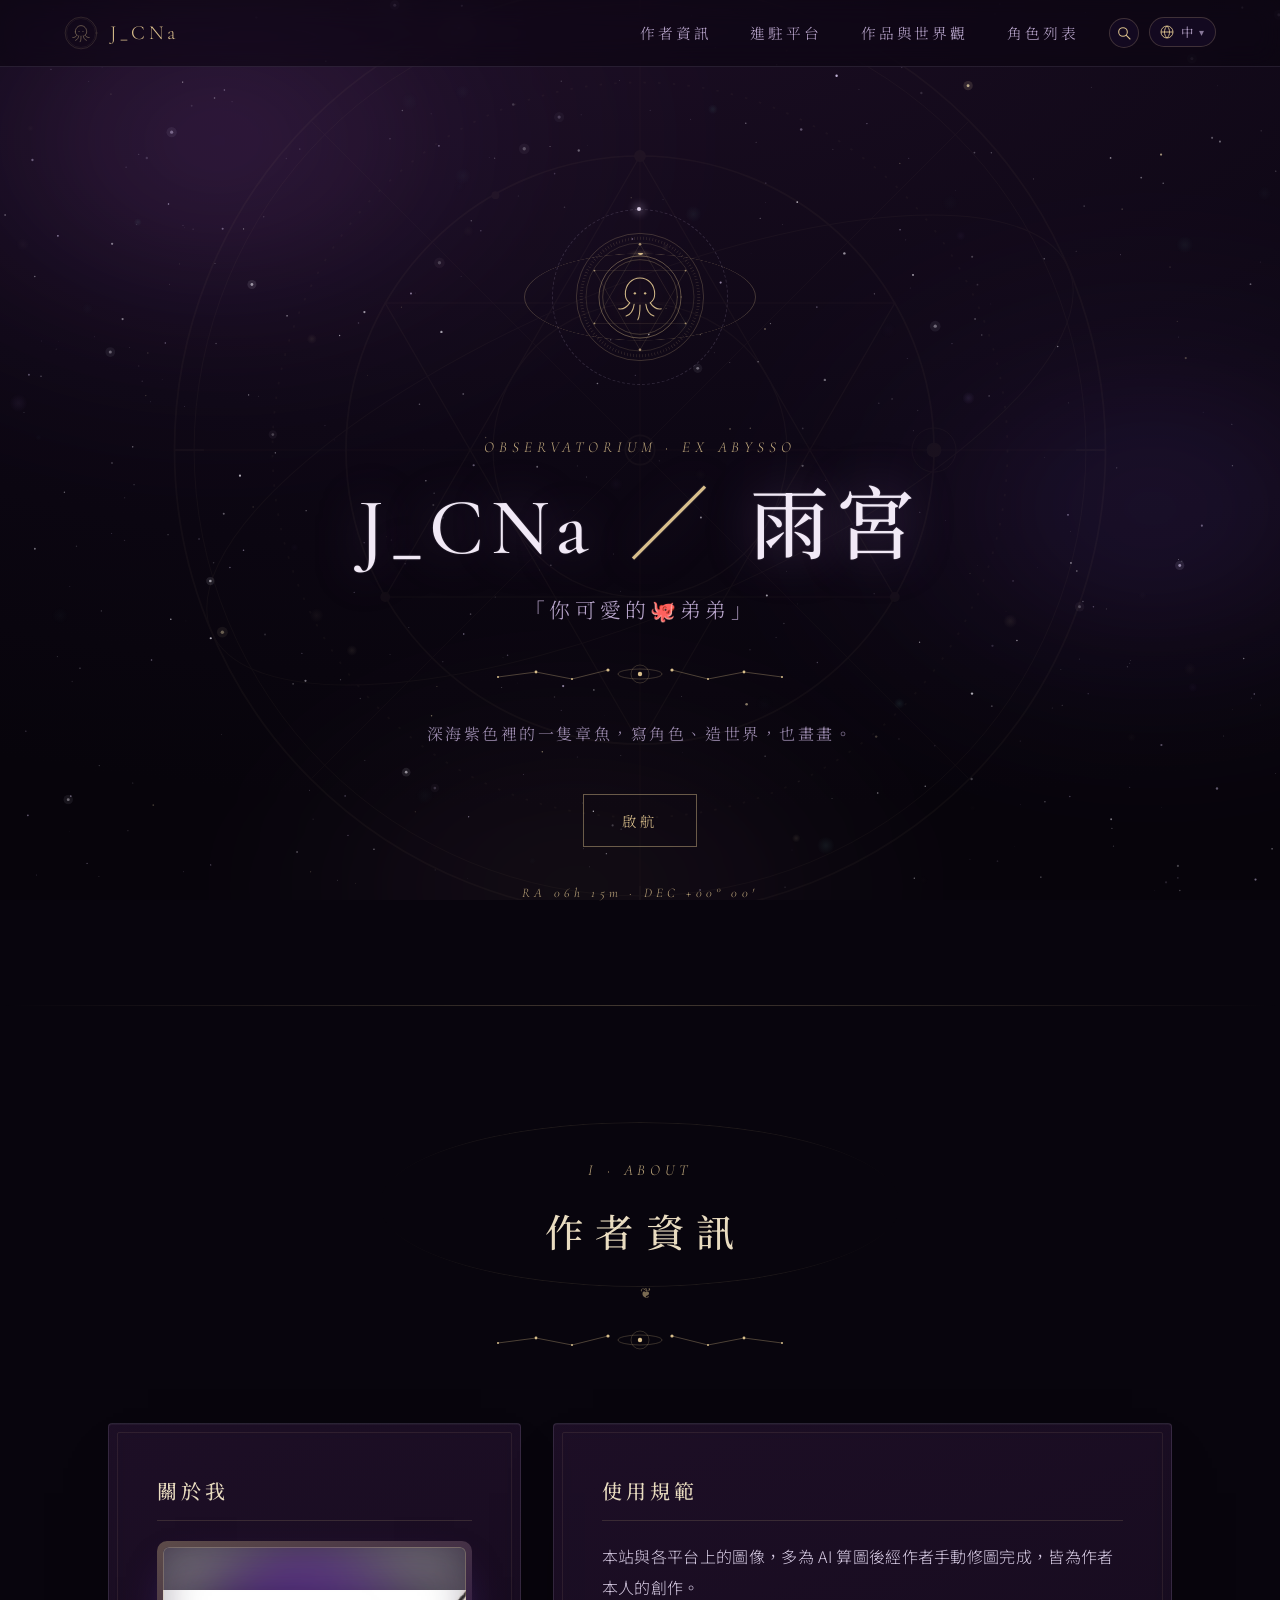
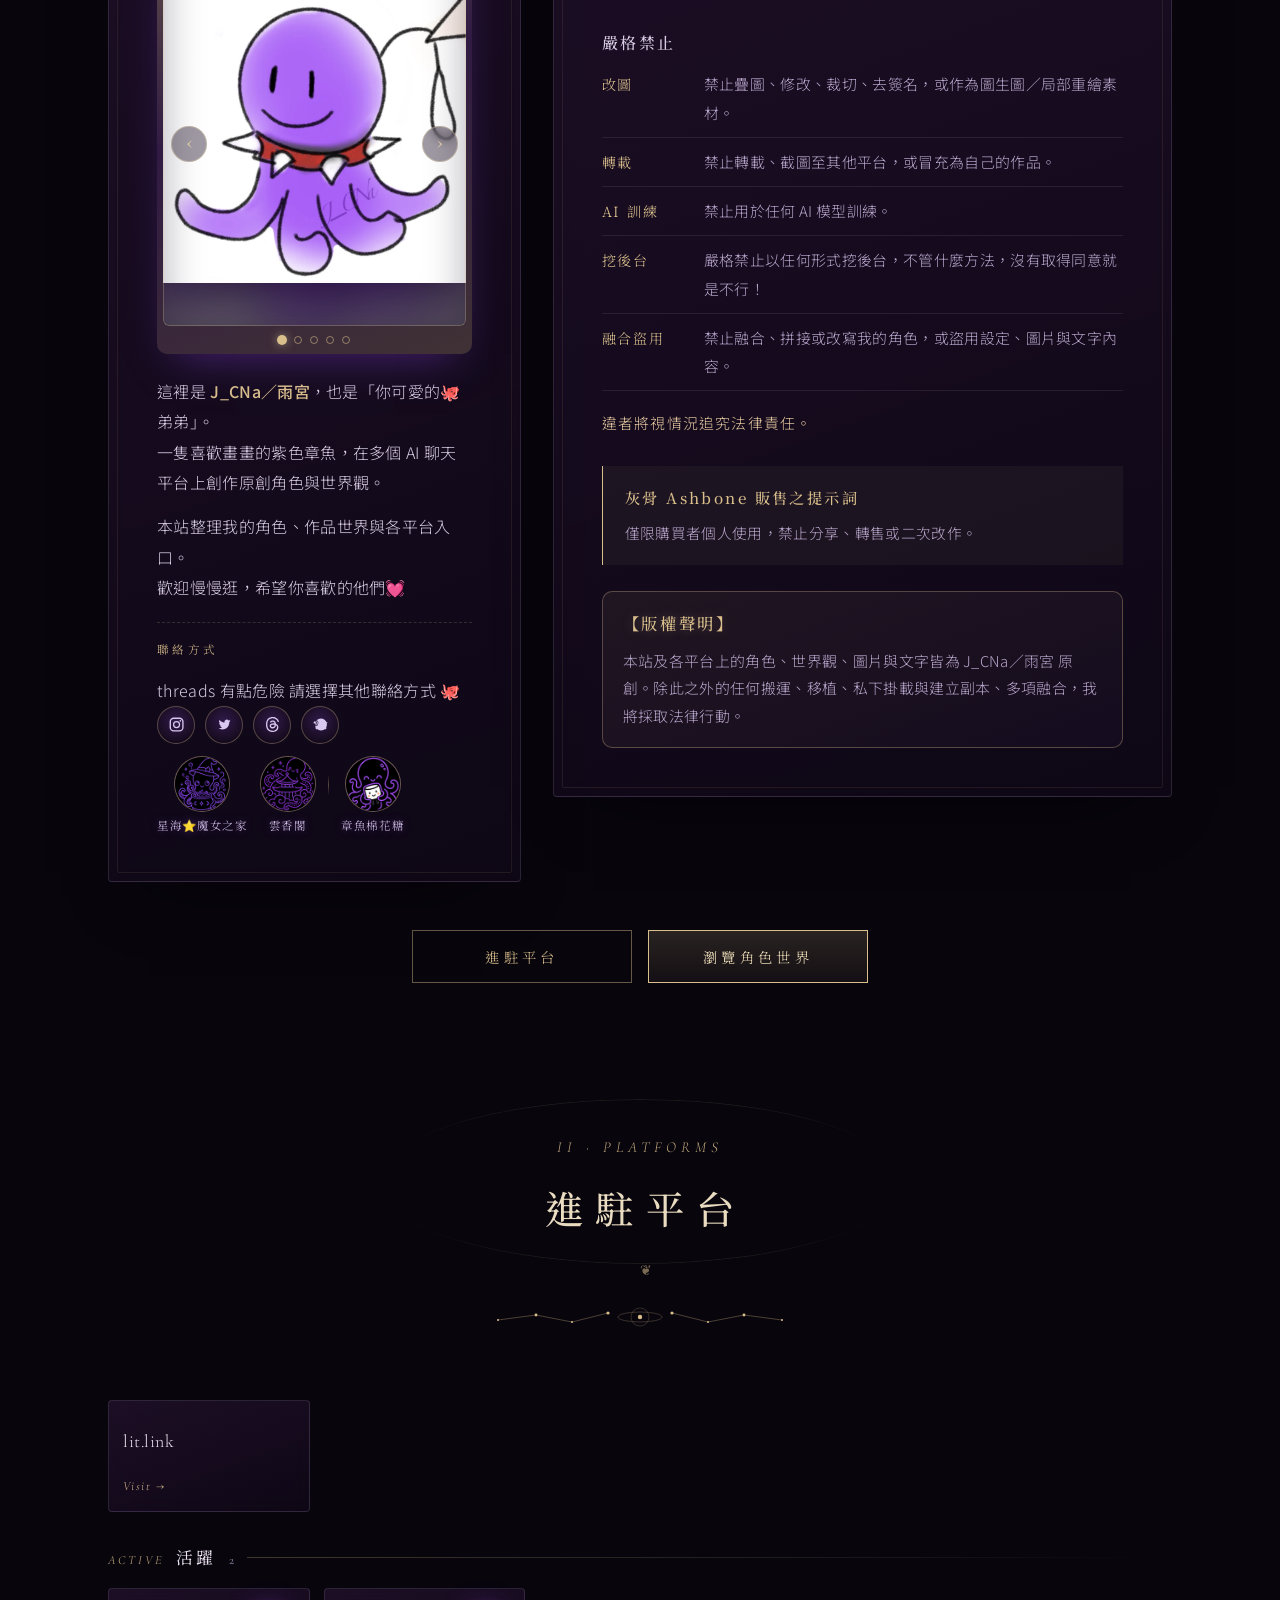
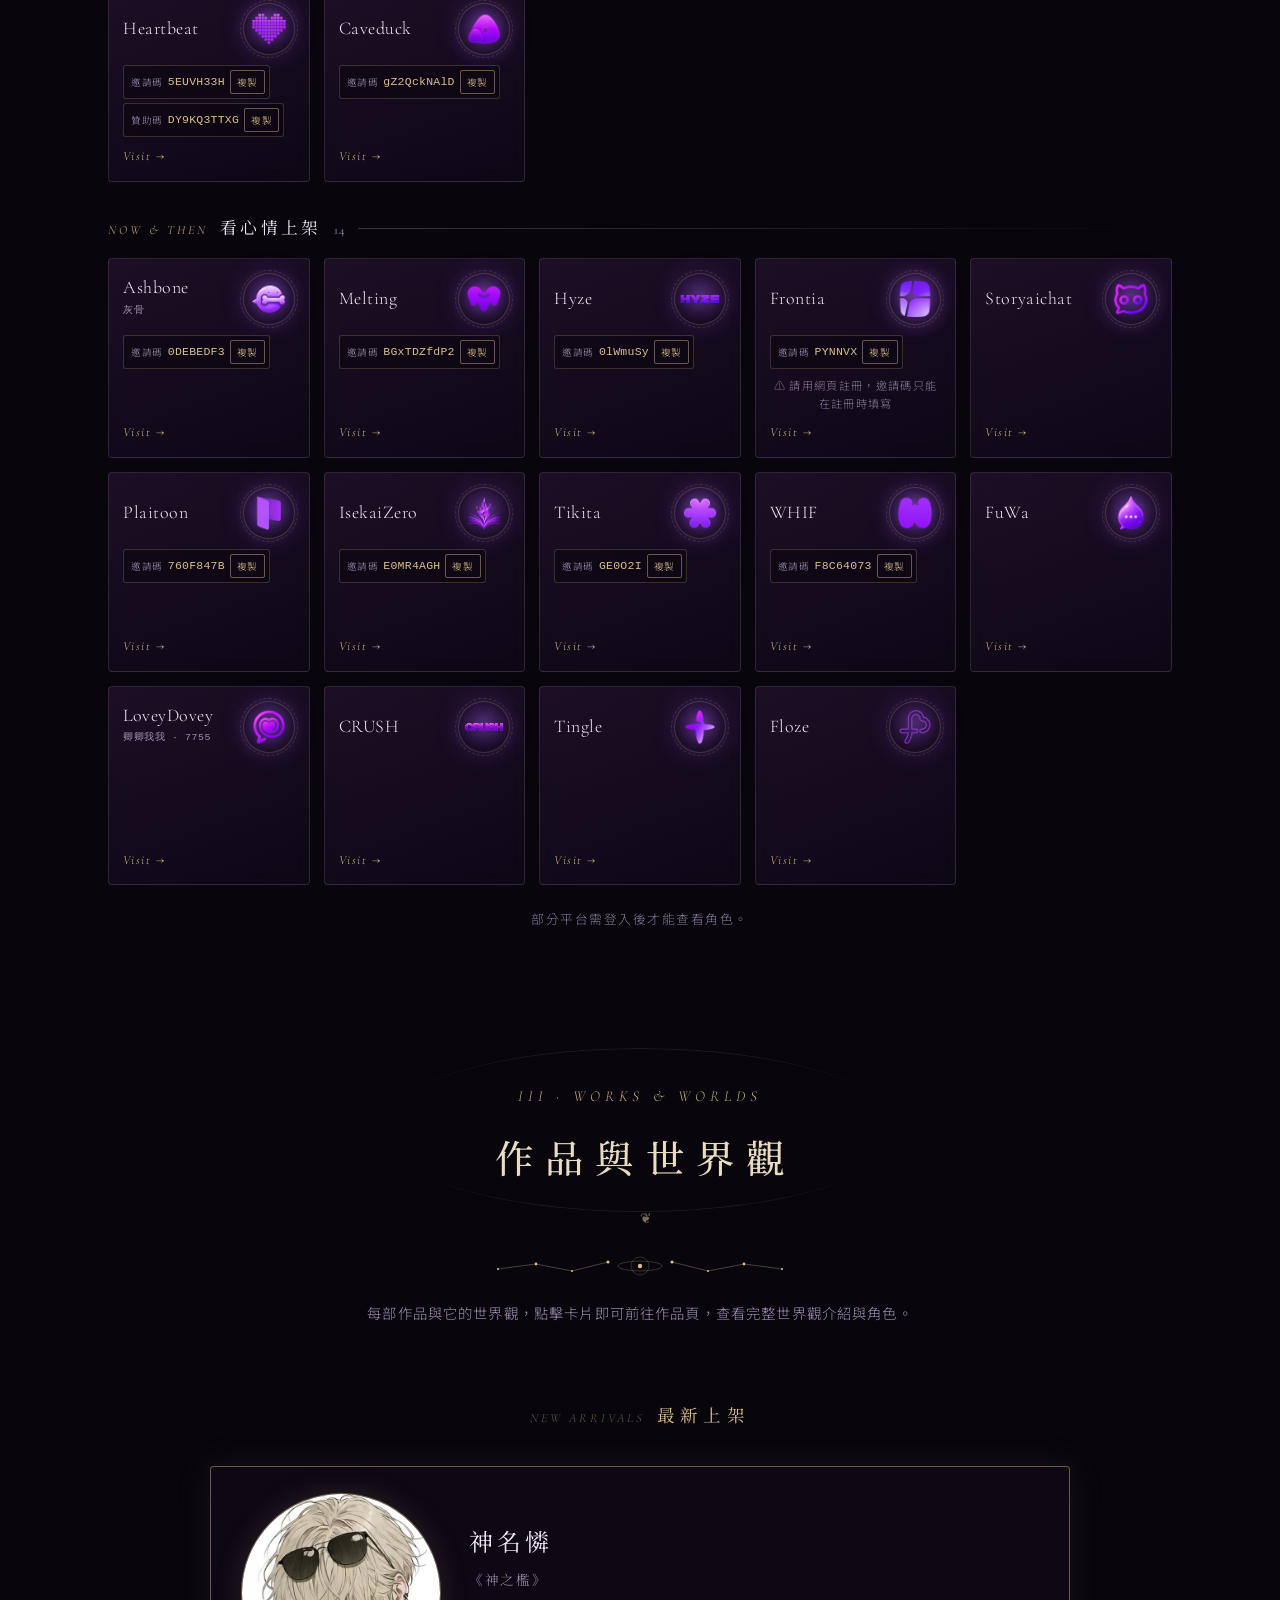
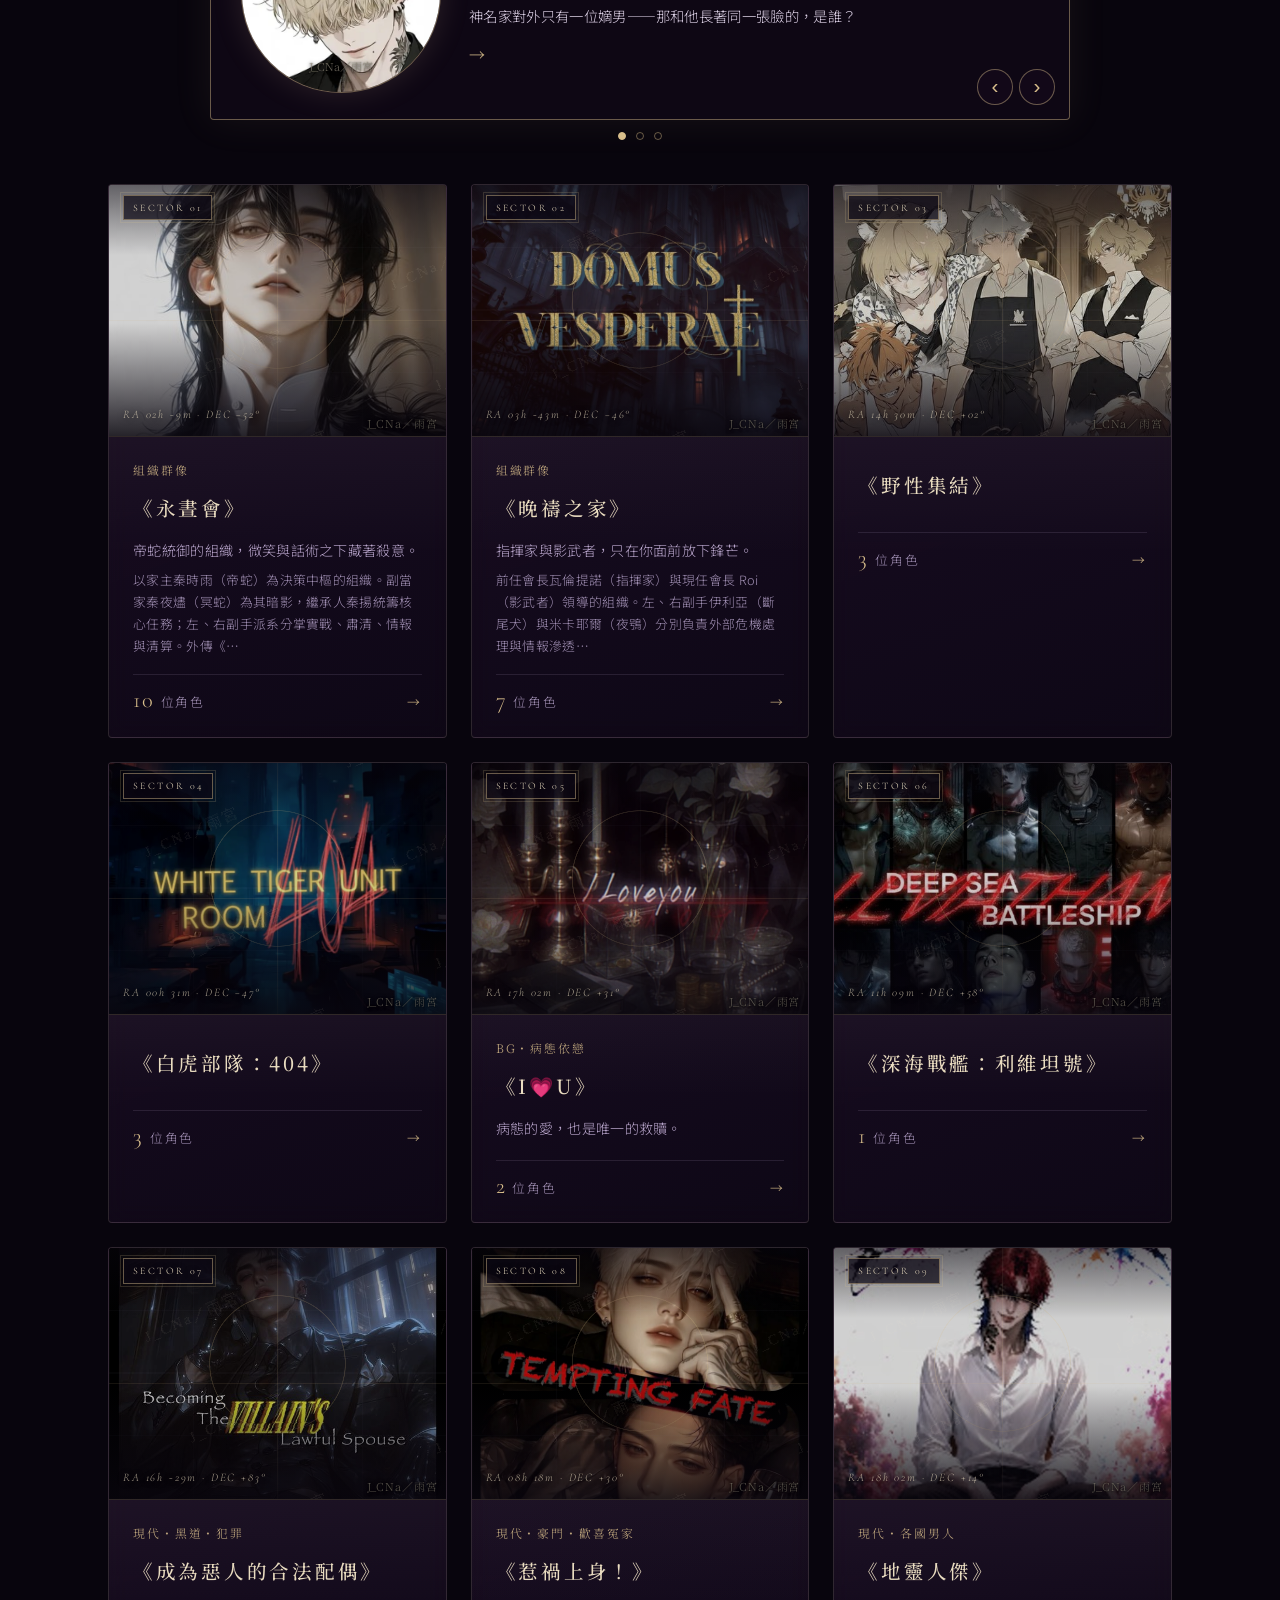
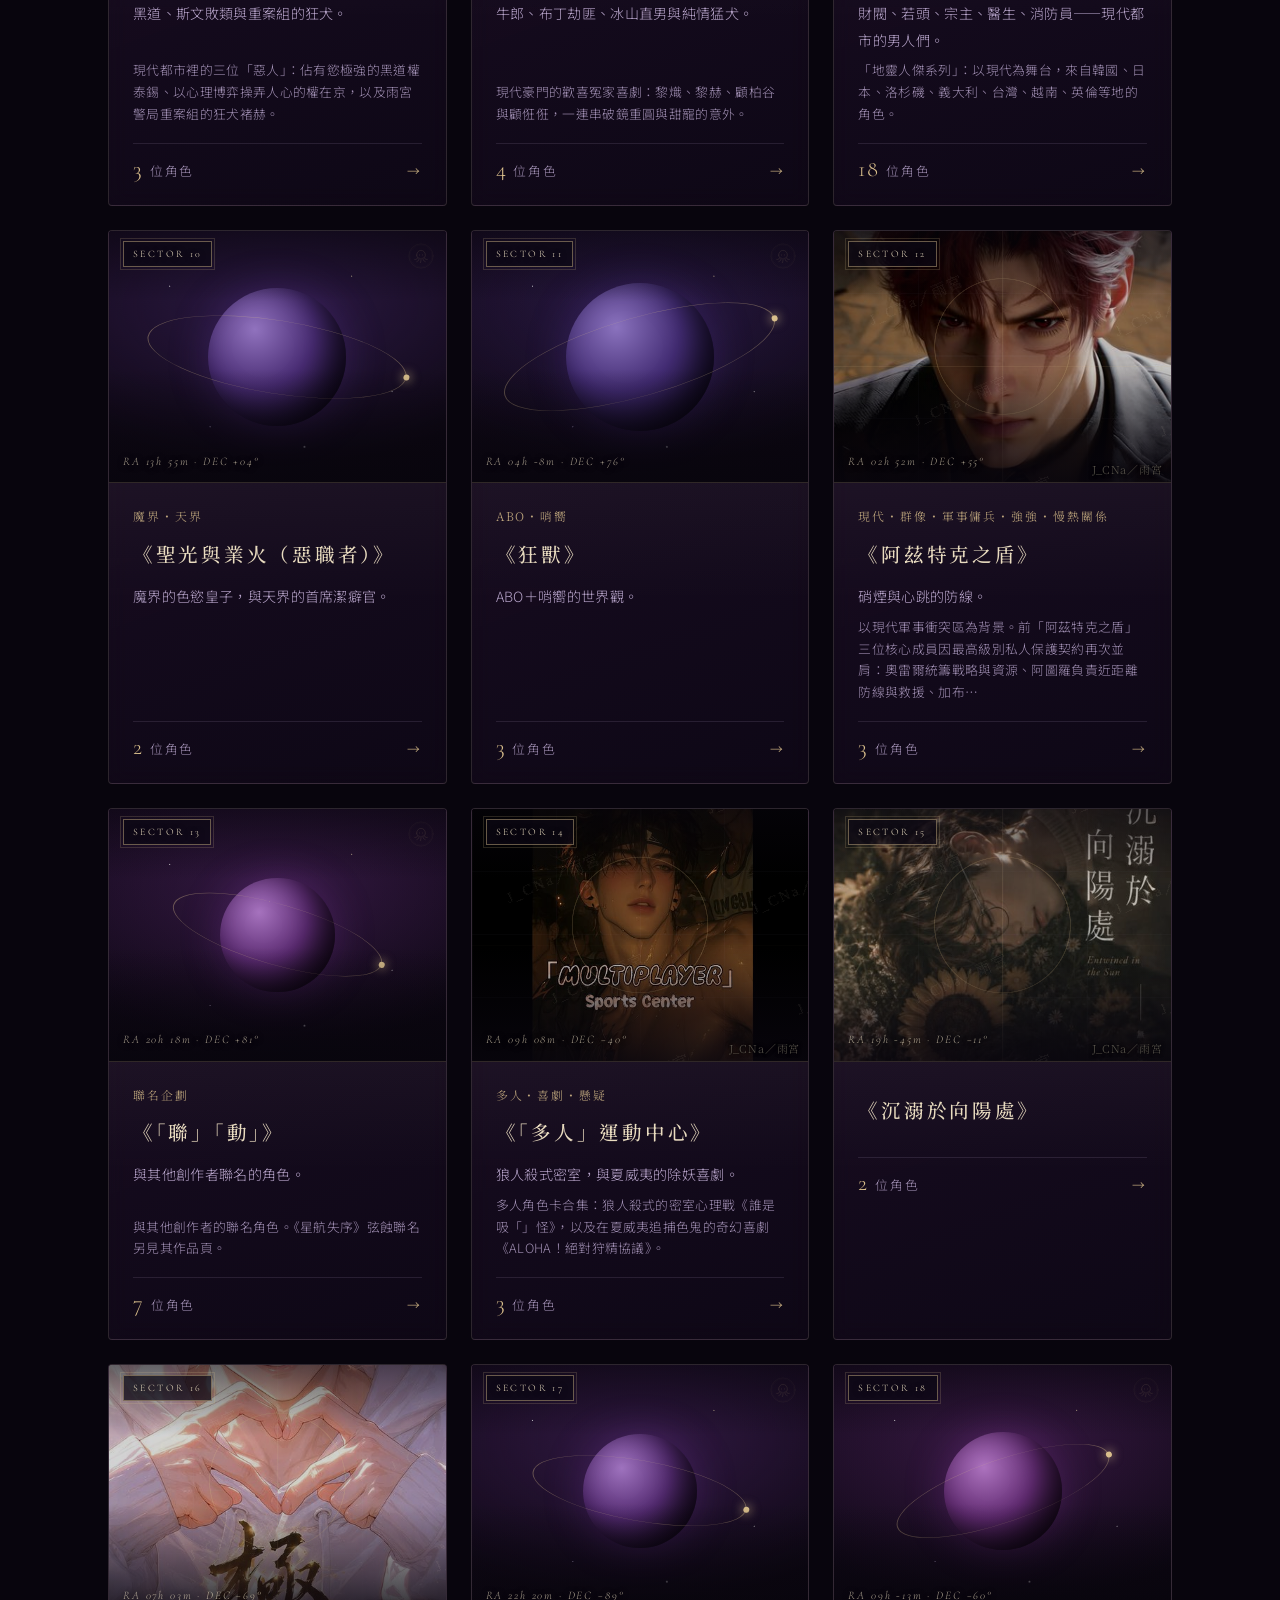
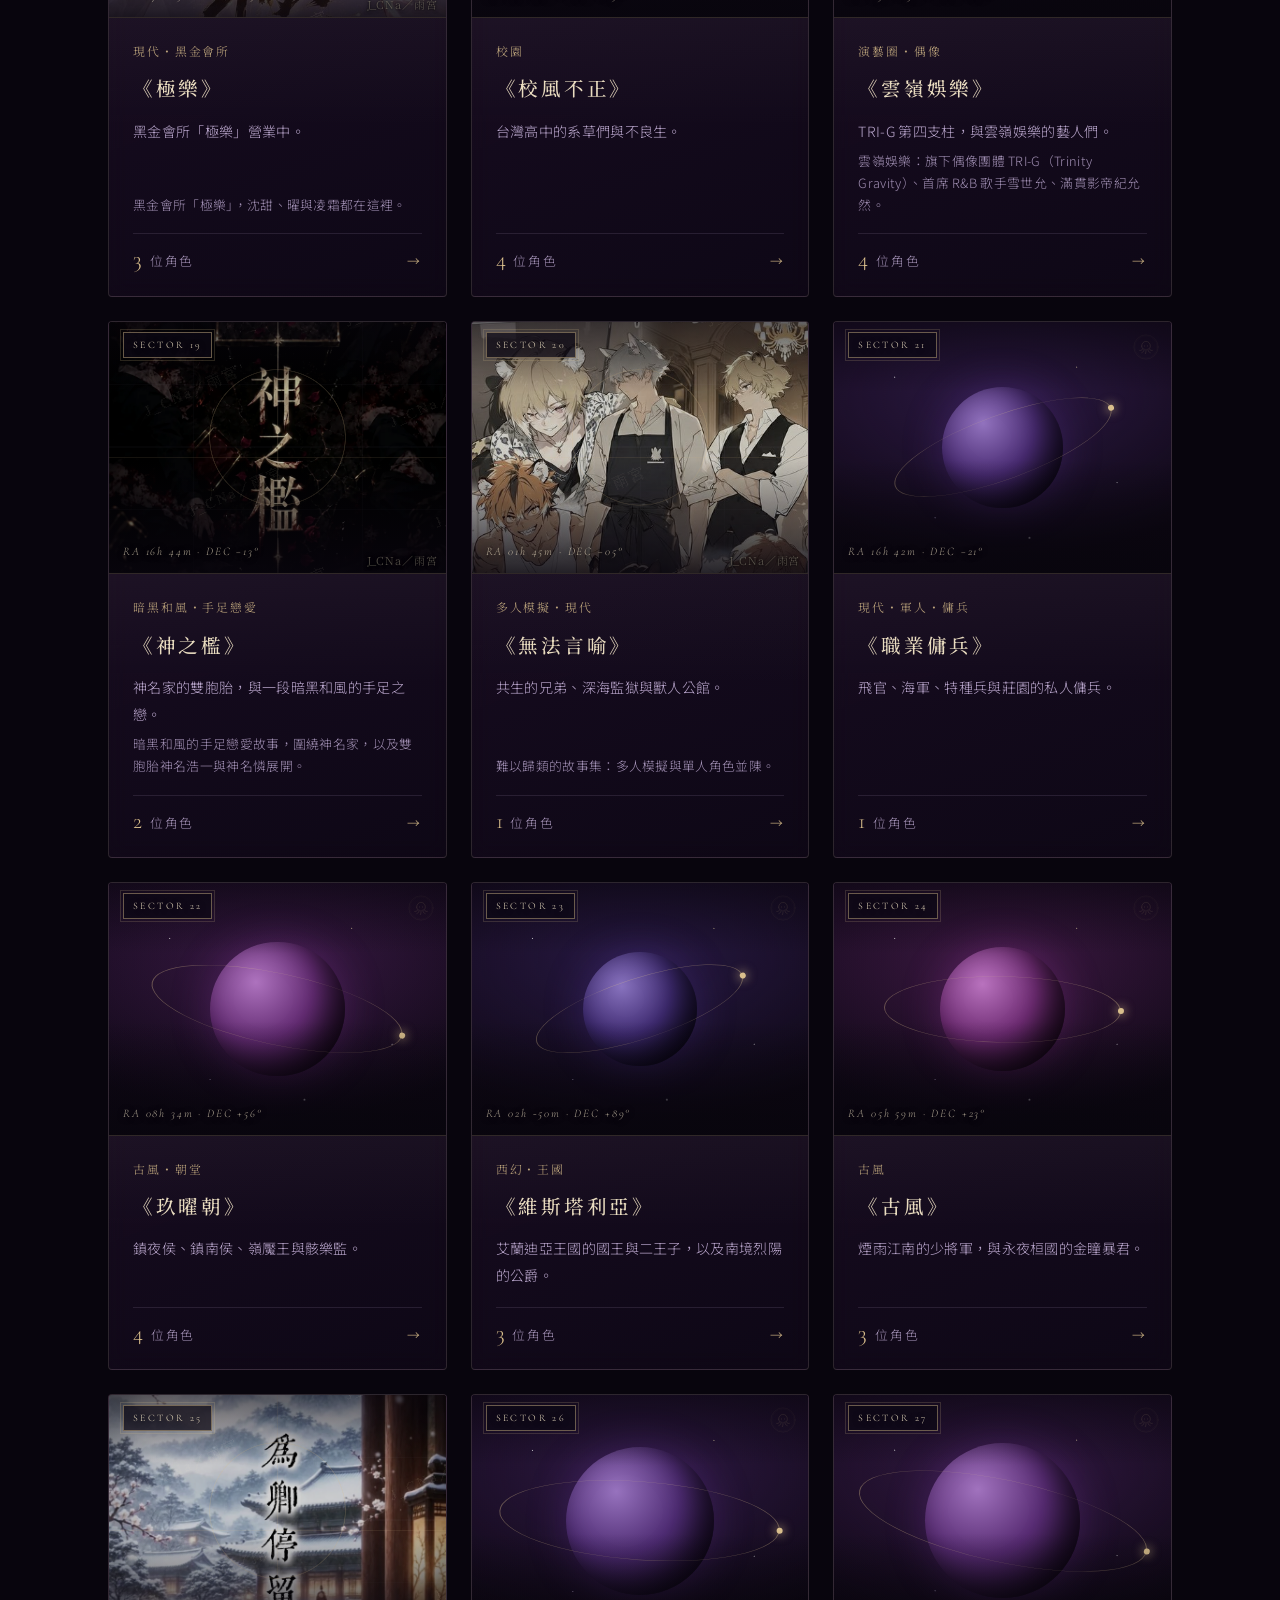
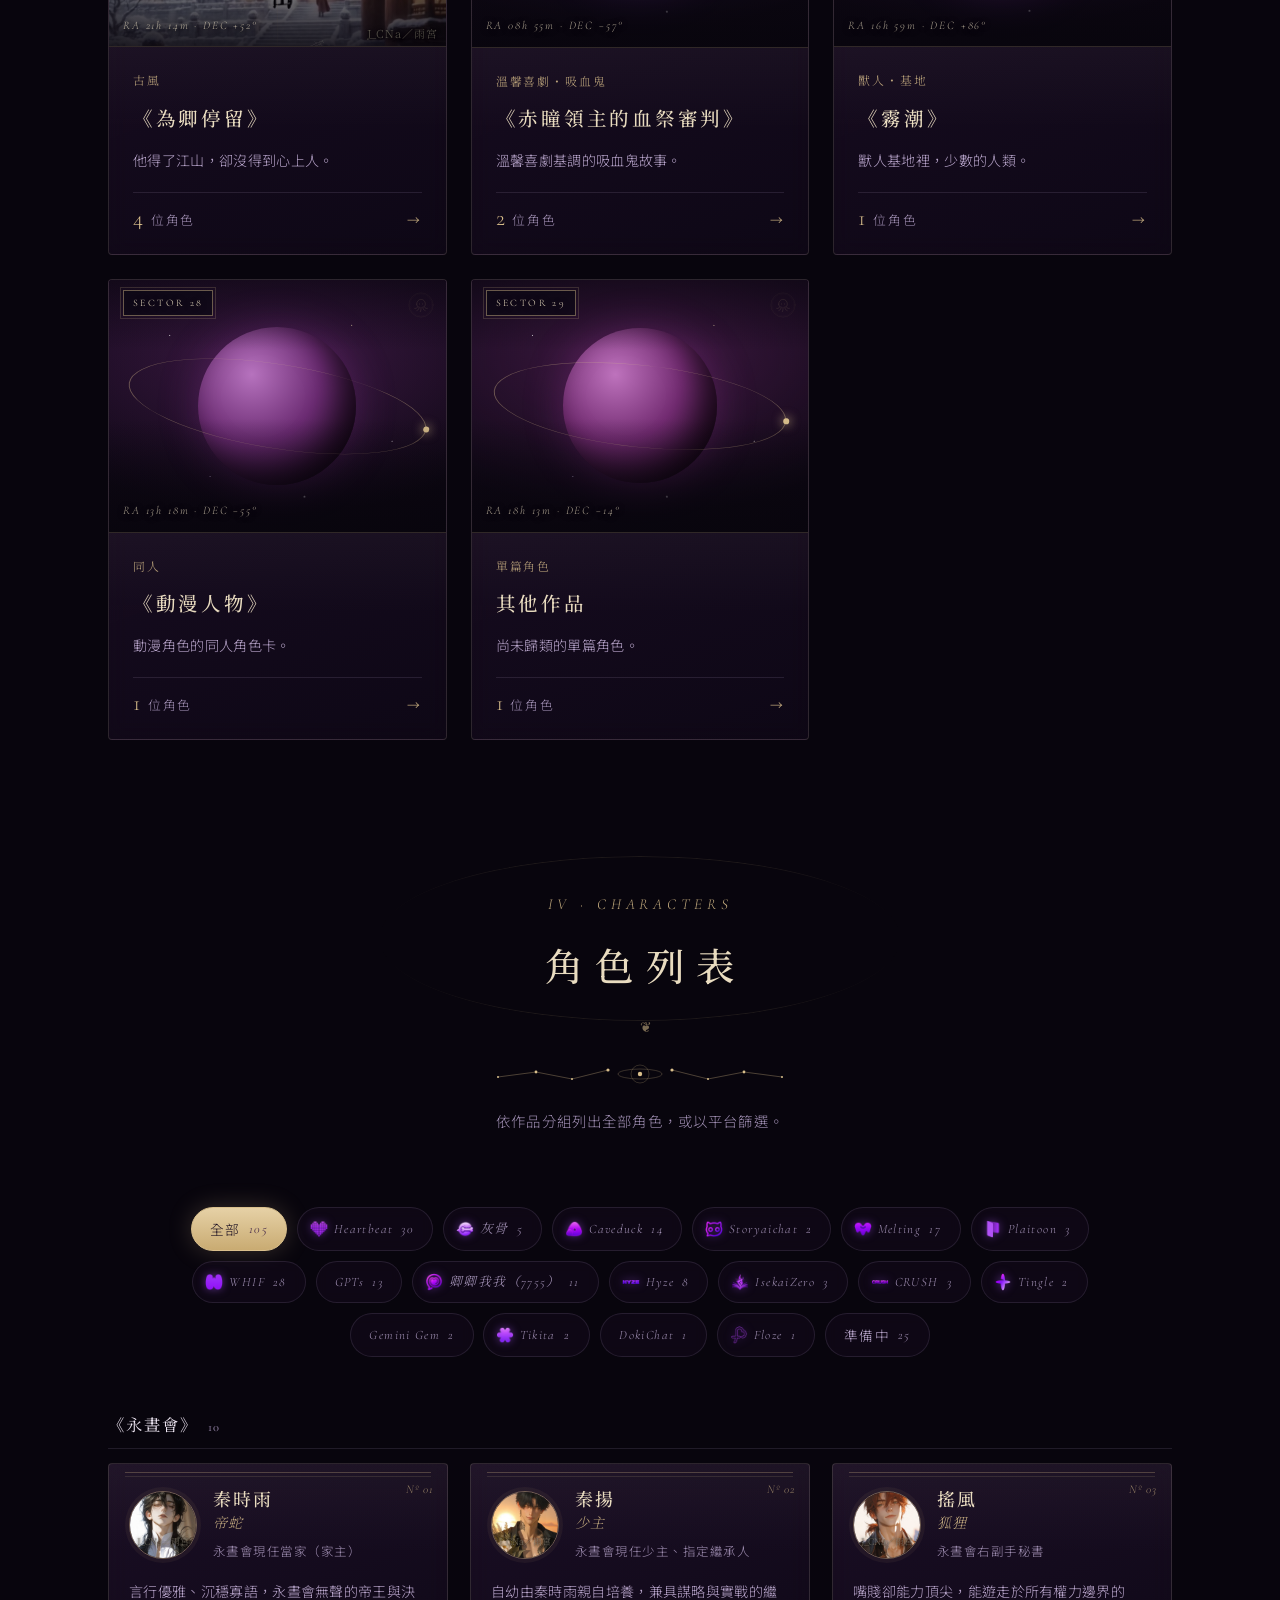
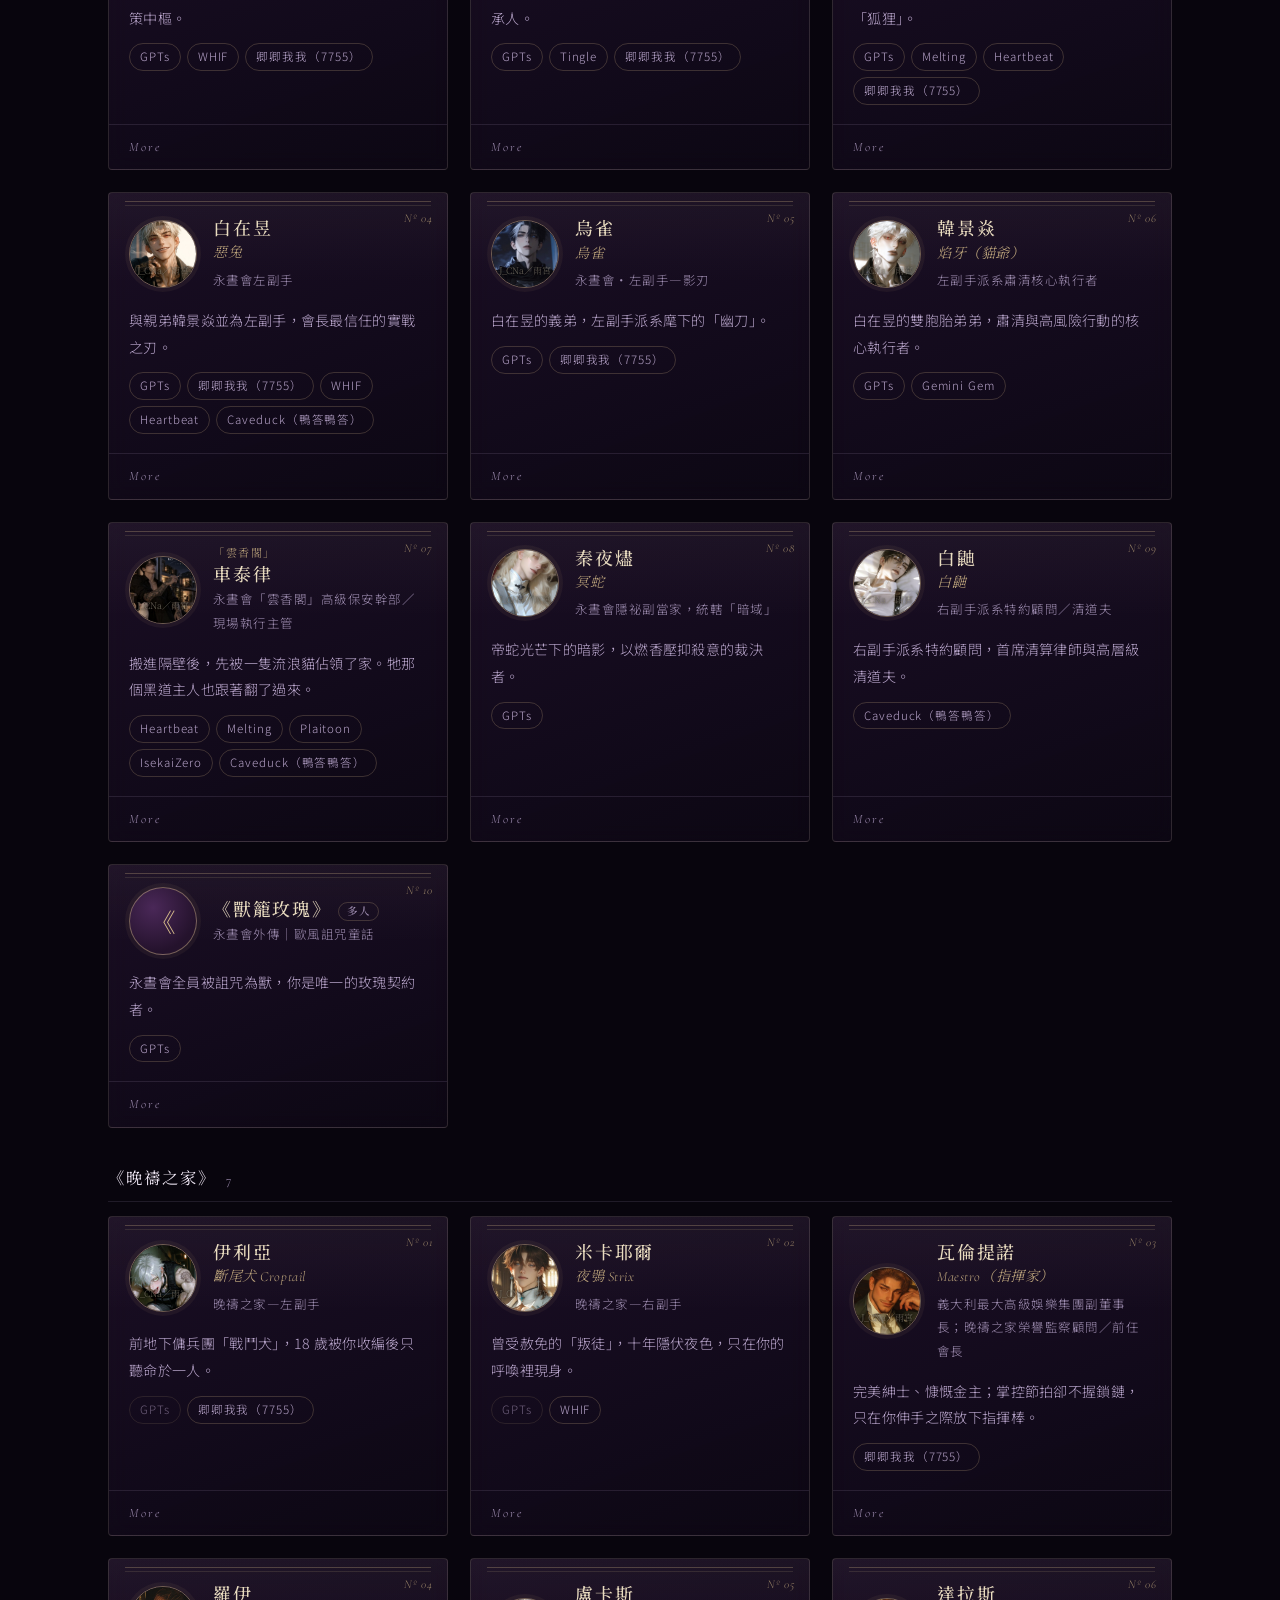
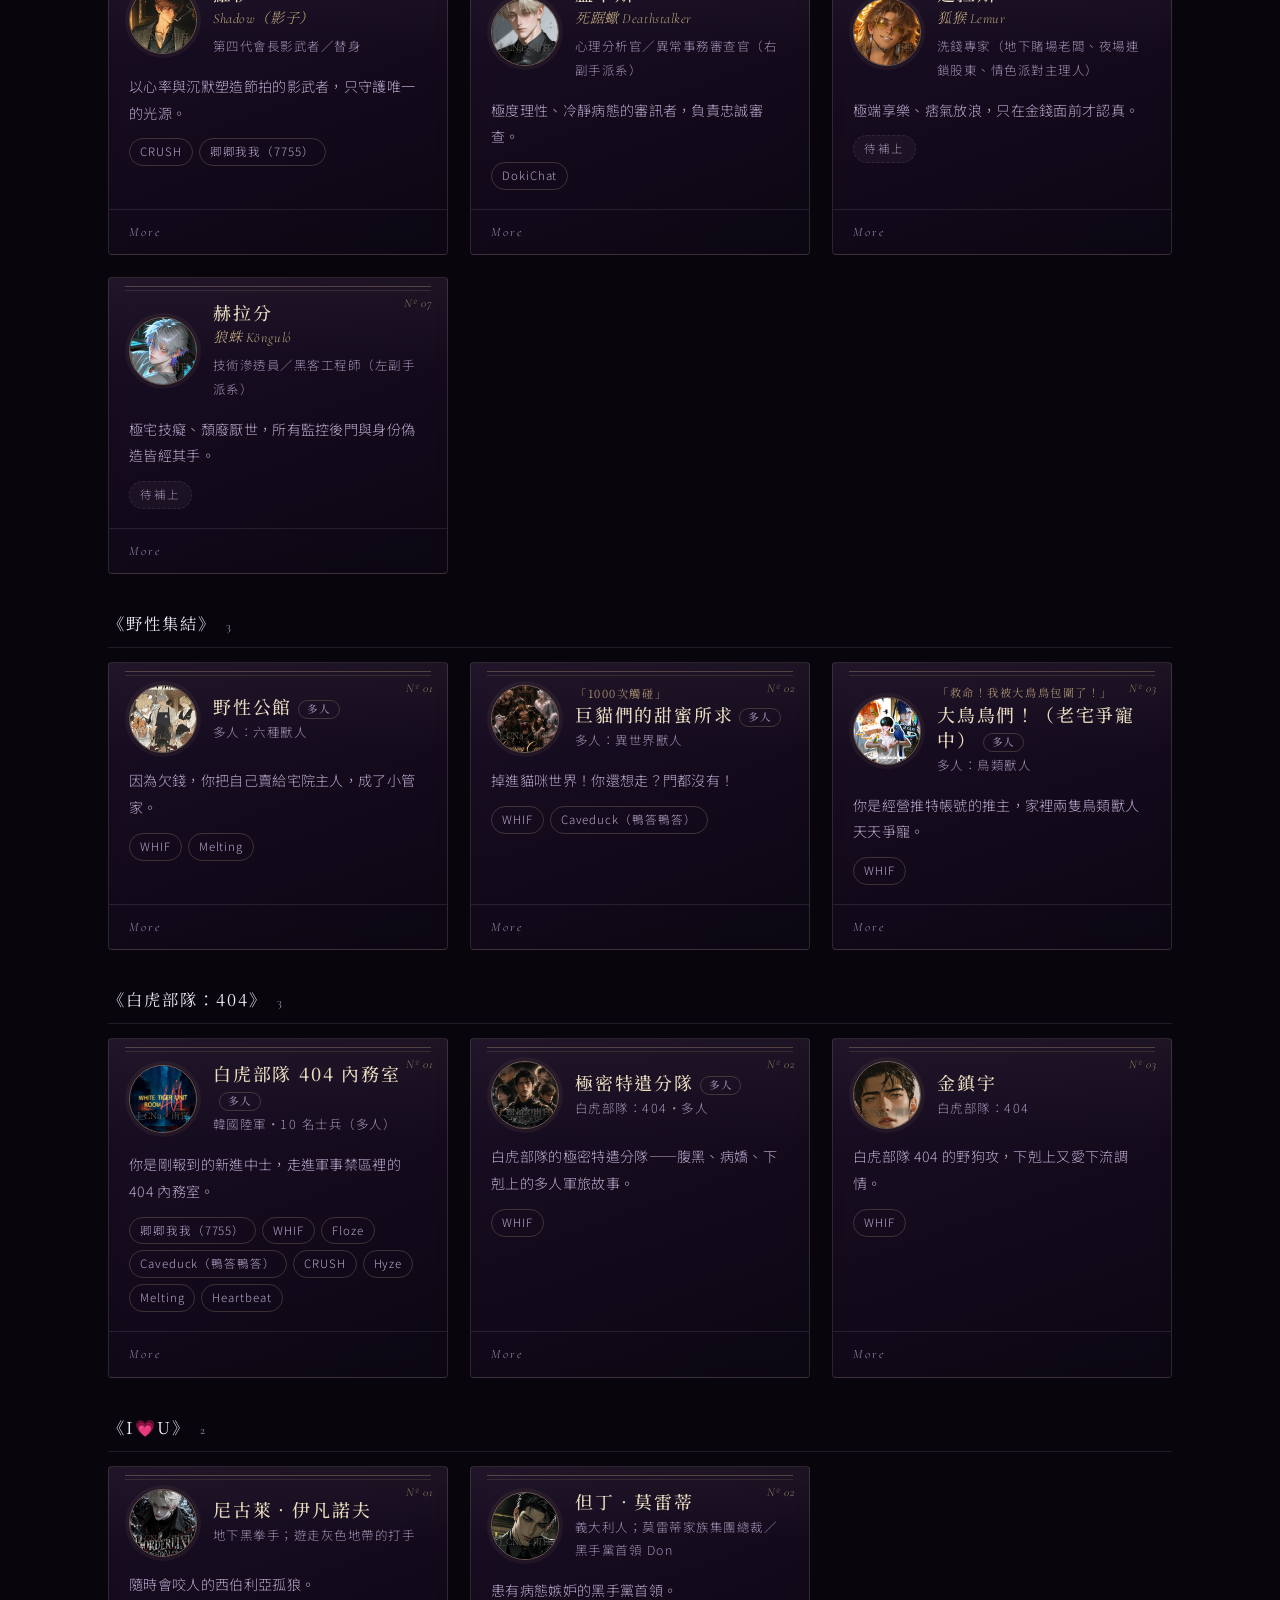
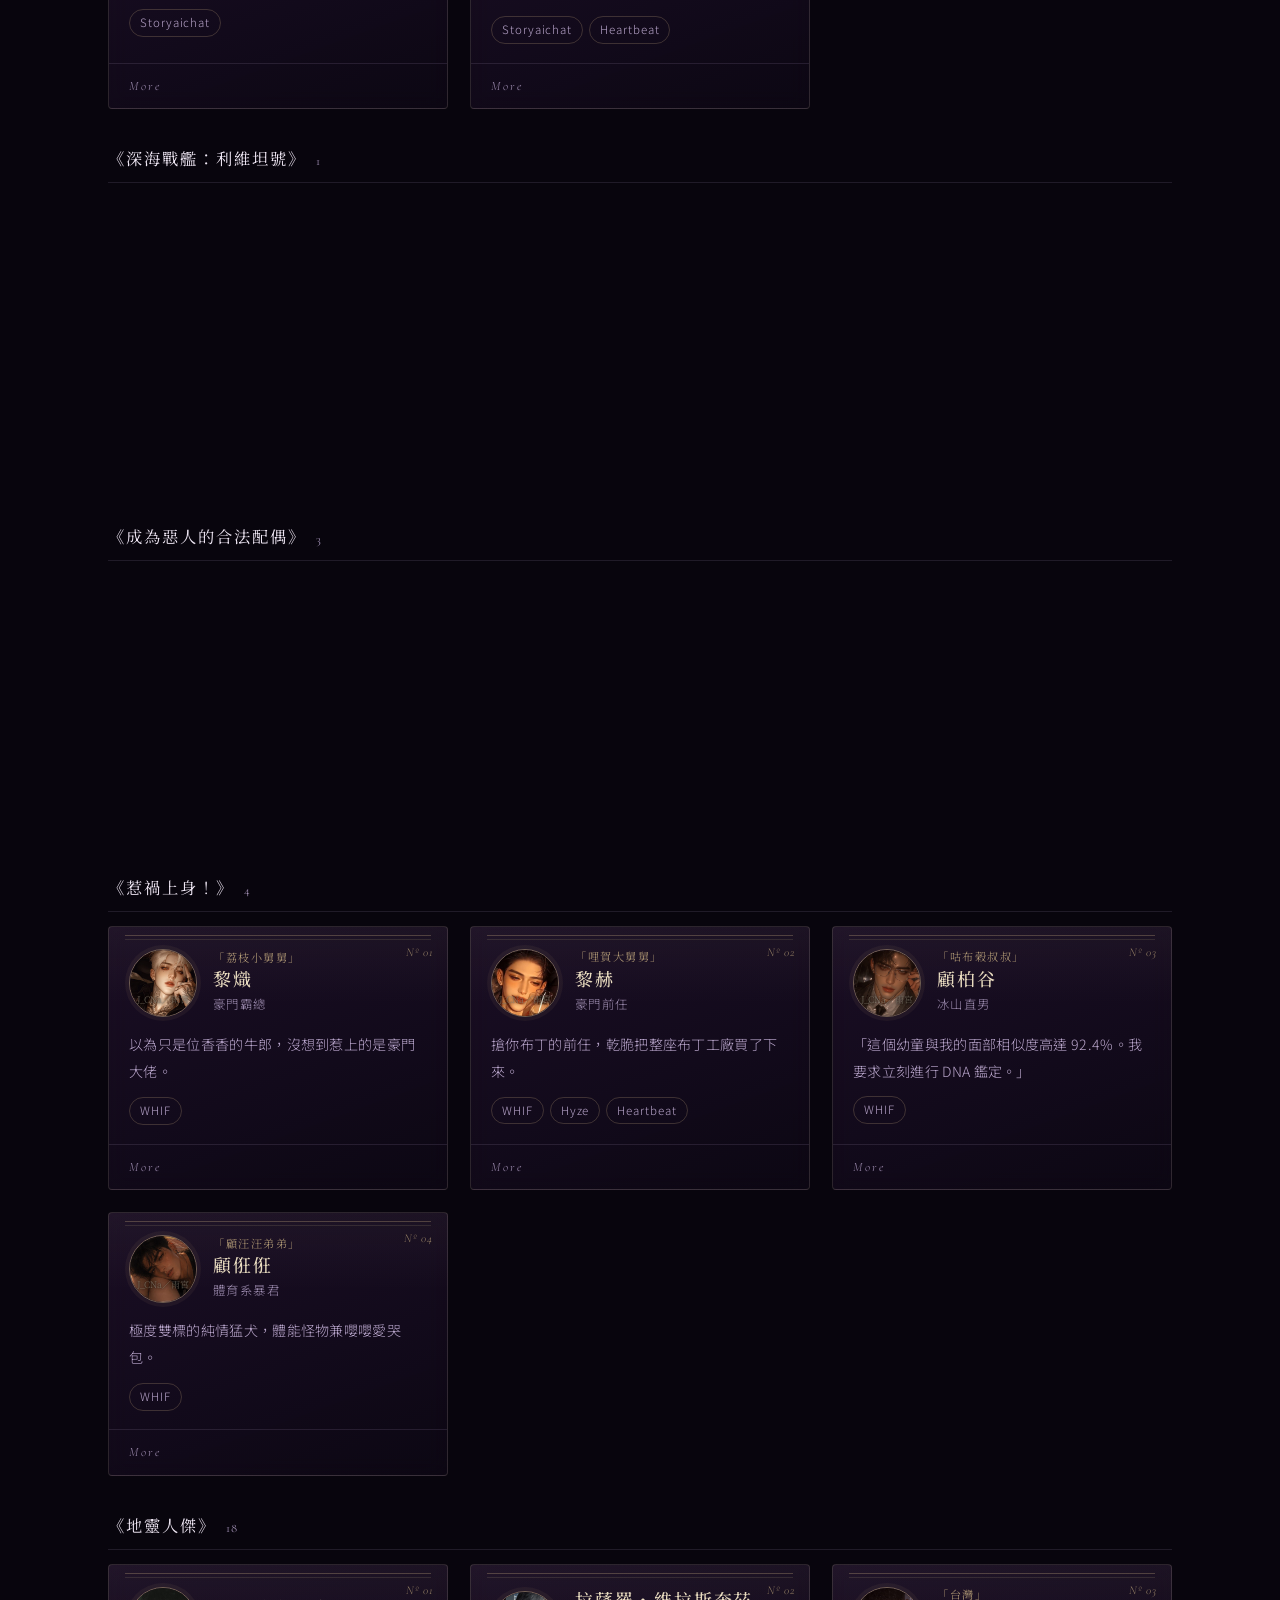
==== index.html @ d1da0f0a "串接後台已發布內容：載入 published.js 與 loader（失敗沿用內建資料），bump 快取版本" ====
<!doctype html>
<html lang="zh-Hant-TW">
<head>
<meta charset="utf-8">
<meta name="viewport" content="width=device-width, initial-scale=1">
<title>J_CNa ／ 雨宮｜創作者空間</title>
<meta name="description" content="J_CNa／雨宮的創作者空間：作者資訊、進駐平台、作品與世界觀、角色列表。">
<link rel="icon" href="/favicon.ico" sizes="16x16 32x32 48x48">
<link rel="icon" href="/favicon.svg" type="image/svg+xml">
<link rel="apple-touch-icon" href="/apple-touch-icon.png" sizes="180x180">
<link rel="manifest" href="/site.webmanifest">
<meta name="theme-color" content="#1a0d2b">
<link rel="canonical" href="https://jcna1920.github.io/">
<meta property="og:type" content="website">
<meta property="og:site_name" content="J_CNa／雨宮｜創作者空間">
<meta property="og:title" content="J_CNa／雨宮｜創作者空間">
<meta property="og:description" content="J_CNa／雨宮的創作者空間：作者資訊、進駐平台、作品與世界觀、角色列表。">
<meta property="og:url" content="https://jcna1920.github.io/">
<meta property="og:image" content="https://jcna1920.github.io/assets/og-image.jpg">
<meta property="og:image:width" content="1200">
<meta property="og:image:height" content="630">
<meta property="og:image:alt" content="金色線條章魚紋章與六芒星環，背景為紫色星空">
<meta property="og:locale" content="zh_TW">
<meta name="twitter:card" content="summary_large_image">
<meta name="twitter:title" content="J_CNa／雨宮｜創作者空間">
<meta name="twitter:description" content="J_CNa／雨宮的創作者空間：作者資訊、進駐平台、作品與世界觀、角色列表。">
<meta name="twitter:image" content="https://jcna1920.github.io/assets/og-image.jpg">
<link rel="preconnect" href="https://fonts.googleapis.com">
<link rel="preconnect" href="https://fonts.gstatic.com" crossorigin>
<link href="https://fonts.googleapis.com/css2?family=Cormorant+Garamond:ital,wght@0,400;0,500;0,600;1,400&family=Noto+Serif+TC:wght@400;500;600&family=Noto+Sans+TC:wght@300;400;500&display=swap" rel="stylesheet">
<link rel="stylesheet" href="style.css?v=20261108a">
</head>
<body>
<div class="space" aria-hidden="true"><div class="nebula n1"></div><div class="nebula n2"></div><div class="nebula n3"></div><div class="abyss"></div><div class="sigil"></div><canvas id="starfield"></canvas></div>
<header class="topbar" id="top">
  <a class="brand" href="#top" aria-label="回到頂端">
    <img src="assets/monogram.svg" alt="" width="34" height="34">
    <span class="notranslate" translate="no">J_CNa</span>
  </a>
  <button class="nav-toggle" aria-label="開啟選單" aria-expanded="false">
    <span></span><span></span>
  </button>
  <nav class="nav" aria-label="主選單">
    <a href="#about">作者資訊</a>
    <a href="#platforms">進駐平台</a>
    <a href="#worlds" class="i18n" data-en="Works &amp; Worlds" data-ko="작품과 세계관">作品與世界觀</a>
    <a href="#characters">角色列表</a>
  </nav>
  <button type="button" class="search-btn" id="searchBtn" aria-haspopup="dialog" aria-controls="searchDlg" aria-label="搜尋（快捷鍵 /）" title="搜尋（/）">
    <svg viewBox="0 0 24 24" width="16" height="16" fill="none" stroke="currentColor" stroke-width="1.6" stroke-linecap="round" aria-hidden="true"><circle cx="10.5" cy="10.5" r="6.5"/><path d="M15.5 15.5 21 21"/></svg>
  </button>
  <div class="lang notranslate" translate="no" id="langSwitch">
    <button type="button" class="lang-btn" aria-haspopup="true" aria-expanded="false" aria-label="語言 Language" title="語言 Language">
      <svg viewBox="0 0 24 24" width="16" height="16" fill="none" stroke="currentColor" stroke-width="1.4" aria-hidden="true"><circle cx="12" cy="12" r="9"/><path d="M3 12h18M12 3c2.6 2.6 3.8 5.6 3.8 9s-1.2 6.4-3.8 9c-2.6-2.6-3.8-5.6-3.8-9S9.4 5.6 12 3z"/></svg>
      <span class="lang-cur">中</span><span class="lang-caret" aria-hidden="true">▾</span>
    </button>
    <ul class="lang-menu" role="menu" hidden>
      <li><button type="button" role="menuitemradio" data-lang="zh-TW" lang="zh-Hant">繁體中文</button></li>
      <li><button type="button" role="menuitemradio" data-lang="en" lang="en">English</button></li>
      <li><button type="button" role="menuitemradio" data-lang="ko" lang="ko">한국어</button></li>
      <li><button type="button" role="menuitemradio" data-lang="ja" lang="ja">日本語</button></li>
      <li><button type="button" role="menuitemradio" data-lang="th" lang="th">ไทย</button></li>
    </ul>
    <p class="lang-note" hidden>機器翻譯 · Machine translation</p>
  </div>
  <div id="google_translate_element" aria-hidden="true"></div>
</header>

<main>
  <section class="hero">
    <div class="hero-inner">
      <div class="hero-orbit"><span class="seal" aria-hidden="true"></span><span class="ring r1"></span><span class="ring r2"><i></i></span><span class="ring r3"><i></i></span>
        <img class="hero-mark" src="assets/monogram.svg" alt="章魚紋章" width="88" height="88"></div>
      <p class="eyebrow">Observatorium · Ex Abysso</p>
      <h1 class="notranslate" translate="no">J_CNa <span class="sep">／</span> 雨宮</h1>
      <p class="tagline"><span class="nick notranslate" translate="no" data-en="“your adorable 🐙 little bro”" data-ko="「귀여운 🐙 남동생」" data-ja="「かわいい🐙弟くん」" data-th="“น้องชาย 🐙 สุดน่ารัก”">「你可愛的🐙弟弟」</span></p>
      <div class="rule"><span></span></div>
      <p class="hero-copy">深海紫色裡的一隻章魚，<br class="sm">寫角色、造世界，也畫畫。</p>
      <a class="btn-ghost i18n" href="#about" data-en="Set sail" data-ko="출항">啟航</a>
      <p class="hero-coord notranslate" translate="no" id="heroCoord" aria-hidden="true">RA 19h 20m · DEC +01° 01′</p>
    </div>
  </section>

  <section class="section" id="about">
    <div class="section-head">
      <p class="eyebrow">I · About</p>
      <h2>作者資訊</h2>
      <div class="rule"><span></span></div>
    </div>

    <div class="about-grid">
      <article class="panel intro">
        <h3>關於我</h3>
        <div class="aslides" id="authorSlides" role="region" aria-roledescription="carousel" aria-label="作者作品幻燈片">
          <div class="aview"><figure class="aslide is-active" role="group" aria-roledescription="slide" aria-label="1 / 5"><span class="abg" style="background-image:url('assets/author/octopus-sketch.webp')" aria-hidden="true"></span><img class="aimg" src="assets/author/octopus-sketch.webp" alt="手繪紫色章魚，戴著紅色尖刺項圈（J_CNa 簽名）" width="1000" height="969" decoding="async"></figure><figure class="aslide" role="group" aria-roledescription="slide" aria-label="2 / 5" aria-hidden="true"><span class="abg" data-bg="assets/author/octopus-onesie.webp" aria-hidden="true"></span><img class="aimg" data-src="assets/author/octopus-onesie.webp" alt="穿著紫色章魚連身裝、捧著小章魚的 Q 版孩子" width="684" height="1000" decoding="async"></figure><figure class="aslide" role="group" aria-roledescription="slide" aria-label="3 / 5" aria-hidden="true"><span class="abg" data-bg="assets/author/flower-crown.webp" aria-hidden="true"></span><img class="aimg" data-src="assets/author/flower-crown.webp" alt="戴著花冠、身旁伴有觸手的紫髮青年" width="562" height="1000" decoding="async"></figure><figure class="aslide" role="group" aria-roledescription="slide" aria-label="4 / 5" aria-hidden="true"><span class="abg" data-bg="assets/author/gothic-wedding.webp" aria-hidden="true"></span><img class="aimg" data-src="assets/author/gothic-wedding.webp" alt="哥德式教堂中的兔耳新娘與黑髮新郎" width="778" height="1000" decoding="async"></figure><figure class="aslide" role="group" aria-roledescription="slide" aria-label="5 / 5" aria-hidden="true"><span class="abg" data-bg="assets/author/witch-poster.jpg" aria-hidden="true"></span><video class="aimg" muted loop playsinline preload="none" controlslist="nodownload noplaybackrate noremoteplayback" disablepictureinpicture disableremoteplayback width="720" height="720" data-poster="assets/author/witch-poster.jpg" aria-label="拿著南瓜棒棒糖的薰衣草色頭髮魔女（動畫）"><source data-src="assets/author/witch.webm" type="video/webm"><source data-src="assets/author/witch.mp4" type="video/mp4"></video></figure></div>
          <button type="button" class="anav prev" aria-label="上一張"><span aria-hidden="true">‹</span></button>
          <button type="button" class="anav next" aria-label="下一張"><span aria-hidden="true">›</span></button>
          <div class="adots"><button type="button" class="adot on" aria-label="第 1 張" aria-current="true"></button><button type="button" class="adot" aria-label="第 2 張"></button><button type="button" class="adot" aria-label="第 3 張"></button><button type="button" class="adot" aria-label="第 4 張"></button><button type="button" class="adot" aria-label="第 5 張"></button></div>
        </div>
        <p><span class="nick notranslate" translate="no" data-html="1" data-en="This is &lt;strong&gt;J_CNa／雨宮&lt;/strong&gt;, also known as “your adorable 🐙 little bro.”" data-ko="여기는 &lt;strong&gt;J_CNa／雨宮&lt;/strong&gt;, 「귀여운 🐙 남동생」이에요." data-ja="ここは&lt;strong&gt;J_CNa／雨宮&lt;/strong&gt;、「かわいい🐙弟くん」です。" data-th="ที่นี่คือ &lt;strong&gt;J_CNa／雨宮&lt;/strong&gt; หรือ “น้องชาย 🐙 สุดน่ารัก” ของทุกคน">這裡是 <strong>J_CNa／雨宮</strong>，也是「你可愛的🐙弟弟」。</span><br>一隻喜歡畫畫的紫色章魚，在多個 AI 聊天平台上創作原創角色與世界觀。</p>
        <p>本站整理我的角色、作品世界與各平台入口。<br>歡迎慢慢逛，希望你喜歡的他們💓</p>
        <div class="contacts">
          <p class="clabel" id="contactsLabel">聯絡方式</p>
          <p>threads 有點危險 請選擇其他聯絡方式 🐙</p>
          <nav class="srow" aria-labelledby="contactsLabel"><span class="sgrp"><a class="sbtn" href="https://www.instagram.com/jcna19200101" target="_blank" rel="noopener noreferrer" aria-label="Instagram @jcna19200101" title="Instagram @jcna19200101"><svg xmlns="http://www.w3.org/2000/svg" viewBox="0 0 210 210" fill="currentColor" aria-hidden="true" focusable="false"><path d="M137.662,43.55a30.975,30.975,0,0,1,30.944,30.944v63.062A30.975,30.975,0,0,1,137.662,168.5H74.6a30.974,30.974,0,0,1-30.943-30.944V74.494A30.974,30.974,0,0,1,74.6,43.55h63.063m0-14.7H74.6A45.643,45.643,0,0,0,28.956,74.494h0v63.062A45.643,45.643,0,0,0,74.6,183.2h63.063a45.643,45.643,0,0,0,45.644-45.644h0V74.494A45.643,45.643,0,0,0,137.662,28.85Z"></path><path d="M105.606,79.25a26.25,26.25,0,1,1-26.25,26.25h0a26.251,26.251,0,0,1,26.25-26.25m0-13.65a39.9,39.9,0,1,0,39.9,39.9A39.9,39.9,0,0,0,105.606,65.6Z"></path><path d="M147.606,55.1a9.45,9.45,0,1,0,9.45,9.45A9.45,9.45,0,0,0,147.606,55.1Z"></path></svg></a><a class="sbtn" href="https://twitter.com/J__CNa" target="_blank" rel="noopener noreferrer" aria-label="X（Twitter）@J__CNa" title="X（Twitter）@J__CNa"><svg xmlns="http://www.w3.org/2000/svg" viewBox="0 0 210 210" fill="currentColor" aria-hidden="true" focusable="false"><path d="M80.691,158.925c49.948,0,77.269-41.38,77.269-77.269,0-1.176,0-2.352-.073-3.518a55.1,55.1,0,0,0,13.545-14.059,53.936,53.936,0,0,1-15.593,4.273,27.228,27.228,0,0,0,11.939-15.025,54.249,54.249,0,0,1-17.241,6.594A27.174,27.174,0,0,0,103.549,78.5a26.686,26.686,0,0,0,.7,6.195A77.108,77.108,0,0,1,48.267,56.34a27.184,27.184,0,0,0,8.4,36.257,27,27,0,0,1-12.285-3.423v.346a27.174,27.174,0,0,0,21.787,26.628,27.276,27.276,0,0,1-7.161.956,26.253,26.253,0,0,1-5.1-.494,27.184,27.184,0,0,0,25.368,18.9,54.883,54.883,0,0,1-40.2,11.246,76.845,76.845,0,0,0,41.632,12.2"></path></svg></a><a class="sbtn" href="https://www.threads.com/@jcna19200101?igshid=NTc4MTIwNjQ2YQ==" target="_blank" rel="noopener noreferrer" aria-label="Threads（脆）@jcna19200101" title="Threads（脆）@jcna19200101"><svg viewBox="0 0 38 38" xmlns="http://www.w3.org/2000/svg" fill="currentColor" aria-hidden="true" focusable="false"><path d="M15.9054 15.3057C15.177 14.8057 14.4565 14.3111 13.7217 13.8067C13.8217 13.6691 13.9137 13.5342 14.0138 13.4058C14.7523 12.46 15.6847 11.7788 16.8217 11.3766C17.2864 11.2122 17.7642 11.1075 18.2524 11.0417C18.7758 10.9713 19.3016 10.962 19.8265 10.9947C20.7165 11.0501 21.5756 11.2393 22.387 11.6223C23.2761 12.0422 23.9769 12.6746 24.5428 13.467C25.1055 14.2549 25.4218 15.1428 25.6253 16.0767C25.7138 16.4825 25.7769 16.8927 25.804 17.3079C25.8125 17.4378 25.8283 17.5671 25.8421 17.7092C25.9342 17.7535 26.0334 17.8038 26.1349 17.8495C26.9258 18.2056 27.6502 18.663 28.2916 19.2468C28.7346 19.65 29.1485 20.0796 29.4861 20.576C30.0334 21.3806 30.3815 22.2659 30.5756 23.2157C30.725 23.9468 30.7607 24.6854 30.708 25.4247C30.6387 26.3965 30.3918 27.3279 29.9757 28.2134C29.7565 28.6798 29.5054 29.1284 29.1953 29.5396C28.971 29.8371 28.7249 30.1191 28.4777 30.3987C28.0617 30.8692 27.5956 31.2886 27.0953 31.668C26.6614 31.9971 26.2018 32.2901 25.7259 32.5566C24.7758 33.0887 23.755 33.4275 22.6938 33.6568C22.1332 33.7779 21.5665 33.8619 20.9955 33.9124C20.6472 33.9432 20.2976 33.9642 19.948 33.9762C19.5294 33.9908 19.1094 34.0113 18.6916 33.9924C18.1538 33.9679 17.617 33.9148 17.0811 33.8597C16.4519 33.7951 15.8326 33.67 15.2203 33.5129C14.4028 33.3031 13.6102 33.0232 12.8565 32.6435C12.2779 32.3521 11.7296 32.0109 11.2034 31.6324C10.7677 31.3189 10.3657 30.9688 9.98902 30.5902C9.62257 30.2218 9.28833 29.8248 8.96814 29.4157C8.48135 28.7936 8.08284 28.1181 7.73703 27.4118C7.29518 26.5093 6.96182 25.5668 6.69858 24.5975C6.5412 24.0182 6.4087 23.435 6.31603 22.843C6.25337 22.4428 6.19656 22.0414 6.15294 21.6387C6.11077 21.2503 6.0894 20.8596 6.05821 20.47C6.01371 19.9153 5.99438 19.3594 6.00141 18.8031C6.00639 18.4163 6.01927 18.0293 6.04079 17.6431C6.06114 17.277 6.09013 16.9111 6.12805 16.5466C6.22555 15.6097 6.36171 14.6781 6.59683 13.7645C6.85143 12.7751 7.16474 11.8046 7.5959 10.8748C7.91872 10.1787 8.28619 9.50672 8.73726 8.88464C9.07297 8.42172 9.43766 7.98077 9.8328 7.56426C10.1711 7.20739 10.5292 6.87322 10.9169 6.57222C11.4627 6.14858 12.0434 5.77658 12.6555 5.45303C13.5985 4.95447 14.5978 4.61259 15.6376 4.38025C16.2497 4.2435 16.8666 4.13744 17.4922 4.08551C17.7389 4.06499 17.9856 4.03764 18.2329 4.02979C18.7441 4.01364 19.256 3.99196 19.7669 4.00302C20.4077 4.01684 21.046 4.07634 21.6813 4.1696C22.3413 4.26649 22.9926 4.39829 23.6336 4.58189C24.3176 4.77785 24.9884 5.01281 25.6222 5.3349C26.544 5.80335 27.4215 6.34309 28.1809 7.05114C28.4895 7.33891 28.7899 7.63641 29.0785 7.94396C29.696 8.60212 30.1966 9.34466 30.6405 10.1271C30.9447 10.6633 31.2036 11.2214 31.4406 11.7885C31.6682 12.3328 31.841 12.8973 32 13.481C31.1487 13.706 30.301 13.9301 29.4444 14.1566C29.3933 13.9938 29.3417 13.8338 29.2928 13.673C29.1349 13.1536 28.9238 12.6544 28.7028 12.1594C28.4693 11.6363 28.186 11.1399 27.8644 10.665C27.5973 10.2708 27.3044 9.89545 26.9694 9.55735C26.3028 8.88421 25.5568 8.31538 24.7094 7.87791C24.1541 7.59117 23.5804 7.3552 22.9824 7.1764C22.3947 7.00081 21.7952 6.87817 21.1875 6.79626C20.6816 6.72803 20.1742 6.67842 19.6628 6.67522C19.4586 6.67391 19.2541 6.65194 19.0504 6.65878C18.3463 6.68235 17.6445 6.72905 16.9482 6.84674C16.338 6.94989 15.7377 7.08882 15.1521 7.28755C14.0801 7.65111 13.1074 8.19201 12.2495 8.92727C11.7088 9.39077 11.2419 9.92382 10.8345 10.5066C10.1638 11.4659 9.70558 12.5239 9.36987 13.6382C9.16183 14.329 9.02055 15.034 8.8967 15.7436C8.81456 16.2149 8.75556 16.688 8.72321 17.1646C8.70139 17.4872 8.67987 17.8101 8.66552 18.1332C8.65074 18.4665 8.63566 18.8004 8.63771 19.1338C8.64005 19.5109 8.6522 19.8884 8.67621 20.2648C8.71545 20.8809 8.75981 21.4976 8.87166 22.1055C8.97824 22.6847 9.08614 23.2647 9.22889 23.8358C9.51174 24.968 9.93338 26.0482 10.5473 27.0478C10.9865 27.7629 11.5173 28.404 12.1434 28.9657C13.1256 29.8472 14.2653 30.4489 15.5281 30.8242C16.1528 31.0099 16.7899 31.1453 17.4397 31.2128C17.7727 31.2474 18.1071 31.2694 18.4405 31.3014C18.9268 31.348 19.4145 31.3391 19.9007 31.3173C20.9865 31.2685 22.0597 31.13 23.0983 30.7956C23.9011 30.5372 24.6417 30.1542 25.3263 29.6637C25.7465 29.3627 26.1314 29.0216 26.4902 28.6512C27.328 27.7863 27.8562 26.7657 28.0431 25.5769C28.0715 25.3962 28.0667 25.2106 28.089 25.0286C28.1269 24.7185 28.0931 24.4108 28.0551 24.1055C27.943 23.2007 27.6186 22.3818 27.0035 21.6943C26.6497 21.2986 26.2491 20.9532 25.7907 20.6782C25.7745 20.6685 25.7573 20.6603 25.7273 20.6442C25.7134 20.7095 25.6973 20.7673 25.6892 20.826C25.6096 21.4069 25.477 21.9761 25.2948 22.533C25.0073 23.4123 24.575 24.213 23.9593 24.9116C23.5941 25.3261 23.1797 25.6844 22.7115 25.9777C22.2348 26.2762 21.7176 26.487 21.175 26.6357C20.7901 26.7412 20.3992 26.8183 20.0007 26.8472C19.6761 26.8708 19.3501 26.9015 19.0255 26.8936C18.0882 26.8706 17.1836 26.6908 16.3248 26.3022C15.668 26.005 15.0919 25.5981 14.6079 25.0687C13.997 24.4005 13.614 23.6172 13.4698 22.7243C13.4352 22.5106 13.422 22.2928 13.4092 22.0762C13.3595 21.2421 13.5314 20.4527 13.9167 19.7118C14.2533 19.0648 14.724 18.5261 15.311 18.0926C15.9269 17.6377 16.6137 17.3196 17.3477 17.1027C17.8612 16.951 18.3856 16.8529 18.9192 16.7991C19.5444 16.7361 20.1708 16.6955 20.7988 16.7158C21.532 16.7393 22.2631 16.795 22.9878 16.9158C23.0206 16.9213 23.0547 16.9194 23.108 16.9219C23.0857 16.8041 23.0677 16.6923 23.0434 16.5821C22.9254 16.0493 22.7477 15.5397 22.4391 15.0829C22.0149 14.4553 21.4358 14.0395 20.7036 13.8338C20.3136 13.7242 19.9159 13.6764 19.5108 13.6547C18.9109 13.6225 18.3266 13.6922 17.7582 13.8767C17.0007 14.1226 16.3984 14.5782 15.9562 15.2393C15.9455 15.2553 15.9324 15.2705 15.9054 15.3057ZM23.1748 19.6714C22.4154 19.5013 21.671 19.4287 20.9231 19.4045C20.3736 19.3866 19.8234 19.3968 19.2743 19.447C18.8024 19.4902 18.3396 19.5733 17.8906 19.7202C17.4085 19.8779 16.9677 20.1114 16.6151 20.4843C16.0914 21.0383 15.926 21.6927 16.0992 22.4262C16.231 22.9845 16.5875 23.3861 17.0658 23.6865C17.6234 24.0368 18.2472 24.1759 18.8945 24.2185C19.4113 24.2526 19.9243 24.2035 20.4278 24.078C21.1008 23.9101 21.659 23.5676 22.0925 23.0208C22.4607 22.5562 22.7029 22.0343 22.8669 21.4715C22.9915 21.0438 23.0708 20.6069 23.1279 20.166C23.1488 20.0045 23.1589 19.8416 23.1748 19.6714Z"></path></svg></a><a class="sbtn" href="https://www.plurk.com/J_CNa" target="_blank" rel="noopener noreferrer" aria-label="噗浪 Plurk @J_CNa" title="噗浪 Plurk @J_CNa"><svg xmlns="http://www.w3.org/2000/svg" viewBox="20 18 973 973" fill="currentColor" aria-hidden="true" focusable="false"><path transform="translate(0.000000,1024.000000) scale(1.000000,-1.000000)" d="M510 821 c-1 -1 -5 -1 -10 -1 -6 0 -10 0 -10 -1 -1 -1 -4 -1 -6 -1 -3 0 -6 0 -6 -1 -1 -1 -3 -1 -5 -1 -3 0 -5 0 -5 -1 -1 -1 -3 -1 -4 -1 -2 0 -4 0 -4 -1 -1 -1 -3 -1 -4 -1 -2 0 -4 0 -4 -1 -1 -1 -3 -1 -4 -1 -2 0 -4 0 -4 -1 -1 -1 -2 -1 -3 -1 -2 0 -3 0 -3 -1 -1 -1 -2 -1 -3 -1 -2 0 -3 0 -3 -1 -1 -1 -2 -1 -3 -1 -1 0 -4 -1 -5 -2 -2 -1 -5 -2 -5 -2 -1 0 -4 -1 -5 -2 -2 -1 -5 -2 -5 -2 -2 0 -23 -10 -25 -12 -1 -1 -3 -2 -5 -3 -2 -1 -4 -2 -5 -3 0 -1 -2 -2 -4 -3 -3 -1 -5 -3 -6 -3 -1 -1 -2 -2 -2 -2 -1 0 -3 -1 -4 -3 -2 -2 -4 -3 -4 -3 -1 0 -3 -1 -4 -3 -2 -2 -4 -3 -4 -3 -1 0 -3 -2 -5 -4 -3 -2 -5 -4 -5 -4 -2 0 -34 -32 -34 -33 0 -1 -2 -4 -5 -7 -3 -3 -5 -5 -5 -6 1 0 1 0 2 1 0 0 1 1 1 1 1 0 2 1 3 1 2 2 11 7 13 7 1 0 2 0 3 1 0 1 2 1 4 1 1 0 3 0 4 1 0 1 4 1 9 1 5 0 9 0 9 -1 0 -1 1 -1 3 -1 2 0 3 0 3 -1 0 -1 1 -1 2 -1 1 0 2 0 2 -1 0 -1 1 -1 2 -1 1 0 2 0 2 -1 0 -1 1 -1 2 -1 1 0 16 -14 16 -16 0 -1 1 -2 2 -3 1 -1 2 -2 2 -3 0 -1 0 -2 1 -2 1 0 1 -1 1 -2 0 -1 0 -2 1 -2 1 0 1 -1 1 -2 0 -1 0 -2 1 -2 1 0 1 -1 1 -2 0 -1 0 -2 1 -2 1 0 1 -1 1 -2 0 -1 0 -2 1 -2 1 0 1 -1 1 -3 0 -2 0 -3 1 -3 1 0 1 -2 1 -4 0 -2 0 -4 1 -4 1 0 1 -2 1 -5 0 -3 0 -5 1 -5 1 0 1 -3 1 -6 0 -3 0 -6 1 -6 1 0 1 -9 1 -24 0 -16 0 -25 -1 -25 -1 -1 -1 -4 -1 -7 0 -4 0 -7 -1 -7 -1 -1 -1 -4 -1 -6 0 -3 0 -6 -1 -6 -1 -1 -1 -3 -1 -4 0 -2 0 -4 -1 -4 -1 -1 -1 -3 -1 -4 0 -2 0 -4 -1 -4 -1 -1 -1 -2 -1 -3 0 -2 0 -3 -1 -3 -1 -1 -1 -2 -1 -3 0 -2 0 -3 -1 -3 -1 -1 -1 -2 -1 -3 0 -2 0 -3 -1 -3 -1 -1 -1 -2 -1 -3 0 -1 -1 -4 -3 -7 -2 -4 -3 -7 -3 -7 0 -2 -4 -11 -6 -13 -1 -1 -2 -3 -3 -5 -1 -2 -3 -4 -3 -5 -1 -1 -2 -2 -2 -2 0 -1 -1 -3 -2 -3 -1 -1 -2 -3 -2 -3 0 -1 -2 -3 -4 -6 -2 -2 -4 -4 -4 -4 0 -2 -11 -13 -13 -13 0 0 -2 -1 -3 -3 -2 -2 -4 -3 -5 -3 0 0 -1 -1 -2 -1 -2 -2 -11 -7 -13 -7 -1 0 -2 0 -3 -1 0 -1 -2 -1 -4 -1 -1 0 -3 0 -3 -1 -1 -1 -4 -1 -9 -1 -4 0 -7 0 -7 1 0 1 -2 1 -4 1 -2 0 -4 0 -4 1 0 1 -1 1 -2 1 -1 0 -2 0 -2 1 0 1 -1 1 -2 1 -1 0 -2 1 -3 2 -1 1 -2 2 -3 2 -1 0 -14 13 -14 14 0 1 -1 2 -2 3 -1 1 -2 2 -2 3 0 1 0 2 -1 2 -1 0 -1 1 -1 2 0 1 0 2 -1 2 -1 0 -1 1 -1 2 0 1 0 2 -1 2 -1 0 -1 1 -1 2 0 1 0 2 -1 2 -1 0 -1 1 -1 3 0 2 0 3 -1 3 -1 0 -1 1 -1 3 0 2 0 3 -1 3 -1 0 -1 2 -1 4 0 2 0 4 -1 4 -1 0 -1 2 -1 5 0 2 -1 5 -1 6 -2 2 -3 1 -3 -1 0 -1 0 -2 1 -2 1 0 1 -5 1 -12 0 -7 0 -12 1 -12 1 0 1 -3 1 -7 0 -4 0 -7 1 -7 1 0 1 -3 1 -6 0 -3 0 -6 1 -6 1 0 1 -2 1 -4 0 -2 0 -4 1 -4 1 0 1 -2 1 -4 0 -2 0 -4 1 -4 1 0 1 -2 1 -4 0 -2 0 -4 1 -4 1 0 1 -1 1 -3 0 -2 0 -3 1 -3 1 0 1 -1 1 -3 0 -2 0 -3 1 -3 1 0 1 -1 1 -3 0 -2 0 -3 1 -3 1 0 1 -1 1 -3 0 -2 0 -3 1 -3 1 0 1 -1 1 -2 0 -1 0 -2 1 -2 1 0 1 -1 1 -3 0 -2 0 -3 1 -3 1 0 1 -1 1 -2 0 -1 0 -2 1 -2 1 0 1 -1 1 -2 0 -1 0 -2 1 -2 1 0 1 -1 1 -2 0 -1 0 -2 1 -2 1 0 1 -2 1 -4 0 -5 -5 -12 -9 -12 -3 0 -11 -12 -11 -16 0 -2 0 -3 -1 -3 -1 -1 -1 -3 -1 -5 0 -2 0 -4 1 -4 1 0 1 -1 1 -3 0 -4 2 -5 5 -2 5 5 11 6 15 3 4 -5 2 -14 -3 -14 -1 0 -5 -4 -5 -6 0 -1 2 -3 4 -5 2 -2 4 -4 4 -5 0 -1 2 -3 5 -6 3 -3 5 -5 5 -6 0 -1 2 -3 4 -5 2 -2 4 -4 4 -5 0 -2 17 -18 19 -18 2 0 3 0 3 -1 0 -4 21 1 26 7 1 1 3 2 4 2 0 0 2 1 3 2 2 3 8 3 10 0 1 -1 2 -2 3 -2 1 0 2 -1 4 -3 2 -2 3 -3 4 -3 1 0 2 -1 3 -2 1 -1 2 -2 3 -2 1 0 2 -1 3 -2 1 -1 2 -2 3 -2 1 0 2 -1 3 -2 1 -1 2 -2 3 -2 1 0 2 0 2 -1 0 -1 1 -1 2 -1 1 0 2 -1 3 -2 1 -1 2 -2 3 -2 1 0 2 0 2 -1 0 -1 1 -1 2 -1 1 0 2 0 2 -1 0 -1 1 -1 2 -1 1 0 2 0 2 -1 0 -1 1 -1 2 -1 1 0 2 0 2 -1 0 -1 1 -1 2 -1 1 0 2 0 2 -1 0 -1 1 -1 2 -1 1 0 2 0 2 -1 0 -1 1 -1 2 -1 1 0 2 0 2 -1 0 -1 1 -1 2 -1 1 0 2 0 2 -1 0 -1 1 -1 3 -1 2 0 3 0 3 -1 0 -1 1 -1 2 -1 1 0 2 0 2 -1 0 -1 1 -1 3 -1 2 0 3 0 3 -1 0 -1 1 -1 3 -1 2 0 3 0 3 -1 0 -1 1 -1 3 -1 2 0 3 0 3 -1 0 -1 1 -1 3 -1 2 0 3 0 3 -1 0 -1 1 -1 3 -1 2 0 3 0 3 -1 0 -1 2 -1 4 -1 2 0 4 0 4 -1 0 -1 2 -1 5 -1 3 0 5 0 5 -1 0 -1 2 -1 5 -1 3 0 5 0 5 -1 0 -1 3 -1 6 -1 3 0 6 0 6 -1 0 -1 5 -1 12 -1 7 0 12 0 12 -1 0 -1 31 -1 32 0 0 1 5 1 11 1 5 0 10 0 11 1 0 1 3 1 7 1 3 0 6 0 7 1 0 1 2 1 5 1 2 0 4 0 5 1 0 1 2 1 4 1 1 0 3 0 4 1 0 1 2 1 4 1 1 0 3 0 4 1 0 1 2 1 4 1 1 0 3 0 4 1 0 1 1 1 3 1 1 0 2 0 3 1 0 1 1 1 3 1 1 0 2 0 3 1 0 1 1 1 2 1 1 0 4 1 6 2 1 1 4 2 5 2 0 0 3 1 5 2 1 1 4 2 4 2 2 0 27 12 29 14 1 1 3 2 5 3 2 1 4 3 5 3 1 1 2 2 2 2 1 0 3 1 4 2 0 1 2 2 3 2 0 0 1 1 2 1 5 6 12 6 17 1 2 -2 4 -4 5 -4 1 0 2 -1 3 -2 1 -1 2 -2 3 -2 1 0 2 0 2 -1 0 -2 16 -1 20 1 1 1 4 2 5 2 2 0 1 1 -3 5 -4 4 -6 11 -3 14 3 3 10 1 14 -3 l3 -4 9 9 c5 5 9 9 9 9 0 1 5 7 12 13 13 14 16 18 16 28 0 4 0 7 -1 7 -1 0 -1 1 -1 3 0 1 -1 3 -2 4 -1 1 -2 2 -2 3 0 1 -2 4 -4 4 -2 0 -6 5 -6 6 0 1 0 2 -1 2 -3 0 -1 9 7 24 4 9 8 17 8 18 0 1 0 2 1 3 1 0 1 1 1 2 0 1 1 4 2 6 1 1 2 4 2 5 0 1 0 2 1 3 1 0 1 1 1 3 0 1 0 2 1 3 1 0 1 2 1 4 0 1 0 3 1 4 1 0 1 1 1 3 0 1 0 2 1 3 1 0 1 2 1 4 0 3 0 5 1 5 1 1 1 3 1 4 0 2 0 4 1 5 1 0 1 3 1 6 0 2 0 5 1 6 1 0 1 4 1 9 0 4 0 8 1 9 1 0 1 10 1 27 0 17 0 26 -1 26 -1 0 -1 4 -1 9 0 5 0 9 -1 9 -1 0 -1 2 -1 5 0 4 0 5 10 15 6 5 10 10 10 11 0 0 1 2 3 4 2 1 3 3 3 4 0 0 1 1 1 2 2 1 5 7 5 9 0 0 1 3 2 5 2 4 3 13 1 16 -2 1 -13 2 -13 0 -1 -1 -2 -1 -3 -1 -2 0 -3 0 -3 -1 -1 -1 -2 -1 -3 -1 -2 0 -3 0 -3 -1 -1 -1 -3 -1 -4 -1 -2 0 -4 0 -4 -1 -1 -1 -4 -1 -9 -1 -4 0 -7 0 -7 1 0 1 -1 1 -2 1 -2 0 -2 1 -2 3 0 2 0 3 -1 3 -1 0 -1 1 -1 2 0 1 0 2 -1 2 -1 0 -1 1 -1 2 0 1 0 2 -1 2 -1 0 -1 1 -1 2 0 1 0 2 -1 2 -1 0 -1 1 -1 2 0 1 0 2 -1 2 -1 0 -1 1 -1 2 0 1 0 2 -1 2 -1 0 -1 1 -1 2 0 1 0 2 -1 2 -1 0 -1 1 -1 2 0 1 0 2 -1 2 -1 0 -1 1 -1 2 0 1 0 2 -1 2 -1 0 -1 1 -1 2 0 1 -1 2 -2 3 -1 1 -2 2 -2 3 0 1 -1 2 -2 3 -1 1 -2 2 -2 3 0 1 0 2 -1 2 -1 0 -1 1 -1 2 0 0 -1 2 -3 4 -2 2 -3 3 -3 4 0 1 -1 2 -2 3 -1 1 -2 2 -2 3 0 1 -2 3 -4 5 -2 2 -4 4 -4 5 0 1 -3 4 -7 8 -4 4 -7 7 -7 8 0 1 -13 14 -14 14 -1 0 -4 3 -8 7 -4 4 -7 7 -8 7 -1 0 -3 2 -5 4 -2 2 -4 4 -5 4 -1 0 -2 1 -3 2 -1 1 -2 2 -3 2 -1 0 -2 1 -4 3 -2 2 -4 3 -4 3 -1 0 -2 0 -2 1 0 1 -1 1 -2 1 -1 0 -2 1 -3 2 -1 1 -2 2 -3 2 -1 0 -2 0 -2 1 0 1 -1 1 -2 1 -1 0 -2 1 -3 2 -1 1 -2 2 -3 2 -1 0 -2 0 -2 1 0 1 -1 1 -2 1 -1 0 -2 0 -2 1 0 1 -1 1 -2 1 -1 0 -2 0 -2 1 0 1 -1 1 -2 1 -1 0 -2 0 -2 1 0 1 -1 1 -2 1 -1 0 -2 0 -2 1 0 1 -1 1 -2 1 -1 0 -2 0 -2 1 0 1 -1 1 -2 1 -1 0 -2 0 -2 1 0 1 -1 1 -3 1 -2 0 -3 0 -3 1 0 1 -1 1 -2 1 -1 0 -2 0 -2 1 0 1 -1 1 -3 1 -2 0 -3 0 -3 1 0 1 -1 1 -2 1 -1 0 -2 0 -2 1 0 1 -1 1 -3 1 -2 0 -3 0 -3 1 0 1 -2 1 -4 1 -2 0 -4 0 -4 1 0 1 -1 1 -3 1 -2 0 -3 0 -3 1 0 1 -2 1 -4 1 -2 0 -4 0 -4 1 0 1 -2 1 -4 1 -2 0 -4 0 -4 1 0 1 -2 1 -5 1 -3 0 -5 0 -5 1 0 1 -3 1 -6 1 -3 0 -6 0 -6 1 0 1 -4 1 -10 1 -6 0 -10 0 -10 1 0 1 -8 1 -22 1 -13 0 -22 0 -22 -1z M208 691 c-1 -1 -2 -1 -3 -1 -9 0 -25 -17 -25 -26 0 -2 0 -3 -1 -3 -1 -1 -1 -3 -1 -6 0 -3 0 -5 1 -5 1 0 1 -2 1 -4 0 -2 1 -4 1 -4 3 -1 0 -4 -4 -4 -6 0 -23 -10 -23 -14 0 0 -1 -2 -2 -2 -1 -1 -2 -3 -2 -5 0 -1 0 -2 -1 -2 -1 -1 -1 -3 -1 -4 0 -2 0 -4 -1 -4 -1 -1 -1 -3 -1 -5 0 -2 0 -4 1 -4 1 0 1 -2 1 -4 0 -2 0 -4 1 -4 1 0 1 -1 1 -2 0 -1 0 -2 1 -2 1 0 1 -1 1 -2 0 -1 0 -2 1 -2 1 0 1 -1 1 -2 0 -1 4 -6 6 -6 1 0 2 -1 3 -2 1 -1 2 -2 3 -2 1 0 2 0 2 -1 0 -1 1 -1 2 -1 1 0 2 0 2 -1 0 -1 4 -1 10 -1 6 0 11 0 12 1 0 1 1 1 2 1 4 0 15 9 18 15 2 3 4 4 4 1 0 -1 1 -2 2 -3 1 -1 2 -2 2 -3 0 -1 13 -14 14 -14 3 0 4 -3 4 -13 0 -7 0 -11 1 -11 1 0 1 -3 1 -7 0 -4 0 -7 1 -7 1 0 1 -2 1 -4 0 -2 0 -4 1 -4 1 0 1 -1 1 -3 0 -2 0 -3 1 -3 1 0 1 -1 1 -3 0 -2 0 -3 1 -3 1 0 1 -1 1 -2 0 -1 0 -2 1 -2 1 0 1 -1 1 -2 0 -1 0 -2 1 -2 1 0 1 -1 1 -2 0 0 1 -2 3 -4 2 -2 3 -3 3 -4 0 -2 5 -6 6 -6 1 0 2 -1 3 -2 1 -1 2 -2 3 -2 1 0 2 0 2 -1 0 -1 1 -1 2 -1 1 0 2 0 2 -1 0 -1 4 -1 10 -1 6 0 11 0 12 1 0 1 1 1 2 1 2 0 11 5 13 7 1 0 2 1 2 1 2 0 17 15 17 17 0 0 1 2 3 3 1 1 3 4 4 6 1 2 2 4 3 5 2 2 10 19 10 21 0 0 1 3 2 5 1 1 2 4 2 5 0 1 0 2 1 3 1 0 1 2 1 4 0 1 0 3 1 4 1 0 1 2 1 4 0 1 0 3 1 4 1 0 1 2 1 4 0 1 0 3 1 4 1 0 1 3 1 7 0 3 0 6 1 7 1 0 1 8 1 20 0 12 0 19 -1 19 -1 0 -1 3 -1 6 0 3 0 6 -1 6 -1 0 -1 2 -1 4 0 2 0 4 -1 4 -1 0 -1 1 -1 3 0 2 0 3 -1 3 -1 0 -1 1 -1 3 0 2 0 3 -1 3 -1 0 -1 1 -1 2 0 1 0 2 -1 2 -1 0 -1 1 -1 2 0 1 0 2 -1 2 -1 0 -1 1 -1 2 0 0 -1 2 -3 4 -2 2 -3 3 -3 4 0 2 -5 6 -6 6 -1 0 -2 1 -3 2 -1 1 -2 2 -3 2 -1 0 -2 0 -2 1 0 1 -1 1 -3 1 -2 0 -3 0 -3 1 0 1 -4 1 -10 1 -5 0 -10 0 -10 -1 -1 -1 -2 -1 -3 -1 -2 0 -7 -3 -9 -5 -1 0 -2 -1 -2 -1 -1 0 -3 -1 -4 -3 -2 -2 -4 -3 -4 -3 -2 0 -8 -6 -8 -8 0 0 -2 -2 -4 -4 -2 -3 -4 -5 -4 -6 0 0 -1 -1 -2 -2 0 -1 -2 -3 -3 -5 -1 -2 -2 -4 -3 -5 -2 -2 -6 -11 -6 -13 0 -3 -3 -7 -6 -7 -1 0 -2 0 -2 1 0 1 -1 1 -2 1 -2 0 -3 5 -1 7 2 2 5 7 5 9 0 1 0 2 1 3 1 0 1 4 1 9 0 5 0 8 -1 8 -1 0 -1 1 -1 3 0 2 0 3 -1 3 -1 0 -1 1 -1 2 0 0 -1 2 -3 4 -2 2 -3 4 -3 4 0 1 -1 2 -2 2 0 0 -2 1 -4 3 -2 2 -4 3 -5 3 -2 0 -3 0 -3 1 0 1 -1 1 -3 1 -2 0 -3 0 -3 1 0 1 -3 1 -7 1 -4 0 -7 0 -7 -1z m102 -38 c0 -1 1 -1 2 -1 2 0 12 -10 12 -12 0 -1 0 -2 1 -2 1 0 1 -1 1 -2 0 -1 0 -2 1 -2 1 0 1 -1 1 -3 0 -2 0 -3 1 -3 1 0 1 -1 1 -3 0 -2 0 -3 1 -3 1 0 1 -3 1 -8 0 -5 0 -8 1 -8 1 0 1 -3 1 -6 0 -4 0 -7 -1 -7 -1 -1 -1 -4 -1 -7 0 -4 0 -7 -1 -7 -1 -1 -1 -3 -1 -5 0 -3 0 -5 -1 -5 -1 -1 -1 -2 -1 -3 0 -2 0 -3 -1 -3 -1 -1 -1 -2 -1 -3 0 -2 0 -3 -1 -3 -1 -1 -1 -2 -1 -3 0 -2 -5 -11 -7 -13 0 -1 -1 -2 -1 -2 0 -1 -1 -3 -2 -3 -1 -1 -2 -3 -2 -3 0 -4 -19 -19 -24 -19 -1 0 -2 0 -2 -1 -1 -1 -3 -1 -5 -1 -1 0 -3 0 -3 1 0 1 -1 1 -3 1 -2 0 -3 0 -3 1 0 1 -1 1 -2 1 -2 0 -12 10 -12 12 0 1 0 2 -1 2 -1 0 -1 1 -1 2 0 1 0 2 -1 2 -1 0 -1 1 -1 3 0 2 0 3 -1 3 -1 0 -1 2 -1 4 0 2 0 4 -1 4 -1 0 -1 2 -1 4 0 3 0 4 2 4 1 0 2 0 2 -1 0 -1 2 -1 5 -1 3 0 5 0 5 -1 0 -1 2 -1 5 -1 3 0 6 0 7 1 0 1 1 1 3 1 9 0 25 15 25 23 0 2 0 3 1 4 1 0 1 3 1 7 0 3 0 6 -1 6 -1 0 -1 2 -1 5 0 3 0 5 -1 5 -1 0 -1 1 -1 3 0 2 0 3 -1 3 -1 0 -1 1 -1 3 0 1 -1 3 -2 4 -1 1 -2 2 -2 3 0 2 -3 4 -4 4 -1 0 -2 0 -2 1 0 1 -4 1 -10 1 -5 0 -10 0 -10 -1 -1 -1 -2 -1 -4 -1 -3 0 -3 3 0 6 1 0 2 2 2 2 0 1 1 3 3 5 2 1 3 3 3 3 0 2 4 6 5 6 1 0 2 1 3 2 6 5 28 9 28 5z"/></svg></a></span><span class="sgrp big"><a class="sfig" href="https://discord.gg/TEmKqYdZZS" target="_blank" rel="noopener noreferrer" aria-label="Discord・星海⭐️魔女之家" title="Discord・星海⭐️魔女之家"><span class="sbtn big"><img src="assets/contacts/discord_starsea.png" alt="" width="56" height="56" loading="lazy"></span><span class="slab notranslate" translate="no">星海⭐️魔女之家</span></a><a class="sfig" href="https://discord.gg/ZxpSHd35Qr" target="_blank" rel="noopener noreferrer" aria-label="Discord・雲香閣" title="Discord・雲香閣"><span class="sbtn big"><img src="assets/contacts/discord_yunxiang.png" alt="" width="56" height="56" loading="lazy"></span><span class="slab notranslate" translate="no">雲香閣</span></a><span class="sdiv" aria-hidden="true"></span><a class="sfig" href="https://marshmallow-qa.com/ydkn1lq41otnqyi?t=KJEt29&amp;utm_medium=url_text&amp;utm_source=promotion" target="_blank" rel="noopener noreferrer" aria-label="棉花糖・章魚棉花糖（匿名提問箱）" title="棉花糖・章魚棉花糖（匿名提問箱）"><span class="sbtn big"><img src="assets/contacts/marshmallow.png" alt="" width="56" height="56" loading="lazy"></span><span class="slab notranslate" translate="no">章魚棉花糖</span></a></span></nav>
        </div>
      </article>

      <article class="panel rules">
        <h3>使用規範</h3>
        <p class="lead">本站與各平台上的圖像，多為 AI 算圖後經作者手動修圖完成，皆為作者本人的創作。</p>
        <h4>嚴格禁止</h4>
        <ul class="ban-list">
          <li><span>改圖</span>禁止疊圖、修改、裁切、去簽名，或作為圖生圖／局部重繪素材。</li>
          <li><span>轉載</span>禁止轉載、截圖至其他平台，或冒充為自己的作品。</li>
          <li><span>AI 訓練</span>禁止用於任何 AI 模型訓練。</li>
          <li><span>挖後台</span>嚴格禁止以任何形式挖後台，不管什麼方法，沒有取得同意就是不行！</li>
          <li><span>融合盜用</span>禁止融合、拼接或改寫我的角色，或盜用設定、圖片與文字內容。</li>
        </ul>
        <p class="warn">違者將視情況追究法律責任。</p>
        <div class="note">
          <h4><span class="notranslate" translate="no">灰骨 Ashbone</span> 販售之提示詞</h4>
          <p>僅限購買者個人使用，禁止分享、轉售或二次改作。</p>
        </div>
        <div class="copyright">
          <h4>【版權聲明】</h4>
          <p>本站及各平台上的角色、世界觀、圖片與文字皆為 <span class="notranslate" translate="no">J_CNa／雨宮</span> 原創。除此之外的任何搬運、移植、私下掛載與建立副本、多項融合，我將採取法律行動。</p>
        </div>
      </article>
    </div>
    <nav class="about-next" aria-label="下一步">
      <a class="btn-ghost i18n" href="#platforms" data-en="Platforms" data-ko="입점 플랫폼">進駐平台</a>
      <a class="btn-ghost btn-gold i18n" href="#worlds" data-en="Explore the character worlds" data-ko="캐릭터 세계 둘러보기">瀏覽角色世界</a>
    </nav>
  </section>

  <section class="section" id="platforms">
    <div class="section-head">
      <p class="eyebrow">II · Platforms</p>
      <h2>進駐平台</h2>
      <div class="rule"><span></span></div>
    </div>
    <div class="platform-groups" id="platformGrid"></div>
    <p class="pnote">部分平台需登入後才能查看角色。</p>
  </section>

  <section class="section" id="worlds">
    <span id="works" class="anchor-alias" aria-hidden="true"></span>
    <div class="section-head">
      <p class="eyebrow">III · Works &amp; Worlds</p>
      <h2 class="i18n" data-en="Works &amp; Worlds" data-ko="작품과 세계관">作品與世界觀</h2>
      <div class="rule"><span></span></div>
      <p class="section-sub i18n" data-en="Each work and its world — tap a card to open the work page with the full world introduction and its characters." data-ko="각 작품과 그 세계관 — 카드를 누르면 전체 세계관 소개와 캐릭터가 있는 작품 페이지로 이동합니다.">每部作品與它的世界觀，點擊卡片即可前往作品頁，查看完整世界觀介紹與角色。</p>
    </div>
    <div class="newest" id="newest"></div>
    <div id="worldIndex"></div>
  </section>

  <section class="section" id="characters">
    <div class="section-head">
      <p class="eyebrow">IV · Characters</p>
      <h2>角色列表</h2>
      <div class="rule"><span></span></div>
      <p class="section-sub">依作品分組列出全部角色，或以平台篩選。</p>
    </div>

    <nav class="pfilter" id="platformFilter" aria-label="依平台篩選"></nav>
    <div id="charView" aria-live="polite"></div>
  </section>

</main>

<div class="search-ov" id="searchDlg" role="dialog" aria-modal="true" aria-label="搜尋" hidden>
  <div class="search-panel">
    <div class="search-bar">
      <svg viewBox="0 0 24 24" width="18" height="18" fill="none" stroke="currentColor" stroke-width="1.6" stroke-linecap="round" aria-hidden="true"><circle cx="10.5" cy="10.5" r="6.5"/><path d="M15.5 15.5 21 21"/></svg>
      <input id="searchInput" type="search" autocomplete="off" spellcheck="false" enterkeyhint="search" placeholder="搜尋角色、作品、平台…" aria-label="搜尋角色、作品、平台" aria-controls="searchResults" aria-autocomplete="list">
      <button type="button" class="search-close" aria-label="關閉搜尋"><span aria-hidden="true">Esc</span></button>
    </div>
    <div class="search-results" id="searchResults" role="listbox" aria-label="搜尋結果"></div>
    <p class="search-hint">輸入角色名、作品名、平台或標籤（如 多人）・↑↓ 選擇・Enter 開啟・Esc 關閉</p>
  </div>
</div>

<footer class="footer">
  <img src="assets/monogram.svg" alt="" width="40" height="40">
  <p>© <span class="notranslate" translate="no">J_CNa ／ 雨宮</span> · 圖像與文字版權所有，未經許可禁止轉載與使用。</p>
</footer>

<script src="https://jcna-creator-admin.jcna-amamiya.workers.dev/public/published.js"></script>
<script src="published-loader.js?v=20261108a"></script>
<script src="script.js?v=20261108a"></script>
</body>
</html>
---- style.css ----
:root{
  --bg-0:#120a17;
  --bg-1:#1b0f22;
  --plum:#2a1533;
  --aubergine:#3a1d45;
  --lavender:#b9a6cc;
  --lavender-soft:#d8cce4;
  --mist:#8e7c9f;
  --gold:#d9bf8c;
  --gold-dim:rgba(217,191,140,.45);
  --line:rgba(217,191,140,.22);
  --line-soft:rgba(185,166,204,.14);
  --card:rgba(42,21,51,.55);
  --serif:"Cormorant Garamond","Noto Serif TC","Songti TC","Noto Serif CJK TC",serif;
  --serif-tc:"Noto Serif TC","Songti TC","Noto Serif CJK TC",serif;
  --sans:"Noto Sans TC","PingFang TC","Noto Sans CJK TC",system-ui,sans-serif;
  --radius:4px;
}
*{box-sizing:border-box;margin:0;padding:0}
html{scroll-behavior:smooth;scroll-padding-top:72px;background:var(--bg-0)}
body{
  font-family:var(--sans);font-weight:300;color:var(--lavender-soft);line-height:1.9;letter-spacing:.02em;
  background:
    radial-gradient(1200px 700px at 85% -10%,rgba(120,70,140,.28),transparent 60%),
    radial-gradient(900px 600px at -10% 30%,rgba(90,45,110,.22),transparent 60%),
    radial-gradient(800px 500px at 50% 110%,rgba(217,191,140,.06),transparent 60%),
    linear-gradient(180deg,var(--bg-1),var(--bg-0) 40%,#0e0812);
  background-color:var(--bg-0);min-height:100vh;
}
img{display:block;max-width:100%}
a{color:inherit;text-decoration:none}

/* top bar */
.topbar{position:sticky;top:0;z-index:20;display:flex;align-items:center;justify-content:space-between;
  padding:14px clamp(20px,5vw,64px);background:rgba(18,10,23,.72);backdrop-filter:blur(12px);
  border-bottom:1px solid var(--line-soft)}
.brand{display:flex;align-items:center;gap:12px;font-family:var(--serif);font-size:1.25rem;letter-spacing:.18em;color:var(--gold)}
.nav{display:flex;gap:clamp(18px,3vw,40px)}
.nav a{font-family:var(--serif-tc);font-size:.92rem;letter-spacing:.2em;color:var(--lavender);position:relative;padding:4px 0;transition:color .3s}
.nav a::after{content:"";position:absolute;left:0;right:0;bottom:-2px;height:1px;background:var(--gold);transform:scaleX(0);transition:transform .35s}
.nav a:hover{color:var(--gold)}
.nav a:hover::after{transform:scaleX(1)}
.nav-toggle{display:none;background:none;border:0;width:30px;height:20px;position:relative;cursor:pointer}
.nav-toggle span{position:absolute;left:0;right:0;height:1px;background:var(--gold);transition:.3s}
.nav-toggle span:first-child{top:5px}.nav-toggle span:last-child{bottom:5px}

/* hero */
.hero{min-height:88vh;display:grid;place-items:center;text-align:center;padding:120px 24px 100px;position:relative}
.hero::before{content:"";position:absolute;inset:auto 0 0;height:1px;background:linear-gradient(90deg,transparent,var(--line),transparent)}
.hero-mark{margin:0 auto 36px;filter:drop-shadow(0 0 22px rgba(217,191,140,.25));opacity:.95}
.eyebrow{font-family:var(--serif);font-style:italic;font-size:.95rem;letter-spacing:.32em;color:var(--gold);opacity:.85;text-transform:uppercase}
h1{font-family:var(--serif);font-weight:500;font-size:clamp(2.6rem,7vw,5rem);letter-spacing:.08em;line-height:1.2;margin:18px 0 14px;
  color:#f1e9f6;text-shadow:0 0 40px rgba(185,140,220,.25)}
h1 .sep{color:var(--gold);font-weight:400;margin:0 .1em}
.tagline{font-family:var(--serif-tc);font-size:clamp(1.05rem,2.4vw,1.3rem);letter-spacing:.2em;color:var(--lavender)}
.rule{display:flex;align-items:center;justify-content:center;gap:0;margin:34px auto;width:min(260px,60%)}
.rule::before,.rule::after{content:"";flex:1;height:1px;background:linear-gradient(90deg,transparent,var(--gold-dim))}
.rule::after{transform:scaleX(-1)}
.rule span{width:6px;height:6px;border:1px solid var(--gold);transform:rotate(45deg);margin:0 14px}
.hero-copy{font-family:var(--serif-tc);color:var(--mist);letter-spacing:.16em;margin-bottom:44px}
.sm{display:none}
.btn-ghost{display:inline-block;padding:12px 38px;border:1px solid var(--gold-dim);color:var(--gold);font-family:var(--serif-tc);letter-spacing:.3em;font-size:.9rem;transition:.35s}
.btn-ghost:hover{background:rgba(217,191,140,.08);box-shadow:0 0 30px rgba(217,191,140,.12)}

/* sections */
.section{max-width:1160px;margin:0 auto;padding:clamp(90px,12vw,150px) clamp(20px,5vw,48px) 0}
.section:last-of-type{padding-bottom:clamp(90px,12vw,150px)}
.section-head{text-align:center;margin-bottom:clamp(44px,6vw,72px)}
h2{font-family:var(--serif-tc);font-weight:500;font-size:clamp(1.8rem,3.6vw,2.4rem);letter-spacing:.3em;color:#f1e9f6;margin-top:10px;padding-left:.3em}
.section-head .rule{margin:24px auto 0}
.section-sub{margin-top:22px;color:var(--mist);font-size:.9rem;letter-spacing:.08em}
h3{font-family:var(--serif-tc);font-weight:500;font-size:1.25rem;letter-spacing:.2em;color:var(--gold);margin-bottom:20px}
h4{font-family:var(--serif-tc);font-weight:500;font-size:1rem;letter-spacing:.16em;color:var(--lavender-soft);margin:26px 0 12px}

.panel{background:var(--card);border:1px solid var(--line-soft);border-radius:var(--radius);padding:clamp(28px,4vw,48px);position:relative;
  box-shadow:0 30px 60px -30px rgba(0,0,0,.6)}
.panel::before{content:"";position:absolute;inset:8px;border:1px solid var(--line);pointer-events:none;border-radius:2px;opacity:.6}
.about-grid{display:grid;grid-template-columns:1fr 1.5fr;gap:32px;align-items:start}
.intro p+p{margin-top:14px}
.intro strong{color:var(--gold);font-weight:500}
.rules .lead{color:var(--lavender-soft)}
.ban-list{list-style:none;display:grid;gap:10px}
.ban-list li{display:grid;grid-template-columns:88px 1fr;gap:14px;align-items:baseline;font-size:.93rem;color:var(--lavender);padding-bottom:10px;border-bottom:1px solid var(--line-soft)}
.ban-list li span{font-family:var(--serif-tc);color:var(--gold);letter-spacing:.12em;font-size:.88rem}
.warn{margin-top:18px;color:#e6c9a0;font-size:.93rem;letter-spacing:.08em}
.note{margin-top:28px;padding:18px 22px;border-left:1px solid var(--gold);background:rgba(217,191,140,.04)}
.note h4{margin:0 0 6px;color:var(--gold);font-size:.95rem}
.note p{font-size:.92rem;color:var(--lavender)}

/* platforms */
.platform-grid{display:grid;grid-template-columns:repeat(auto-fill,minmax(240px,1fr));gap:20px}
.pcard{position:relative;display:flex;flex-direction:column;gap:8px;padding:26px 26px 22px;border:1px solid var(--line-soft);border-radius:var(--radius);
  background:linear-gradient(160deg,rgba(58,29,69,.55),rgba(27,15,34,.55));transition:.35s;position:relative;min-height:150px}
.pcard:hover{border-color:var(--gold-dim);box-shadow:0 0 0 1px rgba(217,191,140,.08),0 18px 40px -20px rgba(185,140,220,.35);transform:translateY(-2px)}
.pcard .pname{font-family:var(--serif);font-size:1.45rem;letter-spacing:.06em;color:#f1e9f6}
.pcard .pdesc{font-size:.85rem;color:var(--mist)}
.pcard .plink{margin-top:auto;font-family:var(--serif);font-style:italic;letter-spacing:.14em;color:var(--gold);font-size:.92rem}
.pcard.pending{border-style:dashed;cursor:default}
.pcard.pending:hover{transform:none;box-shadow:none;border-color:var(--line-soft)}
.pcard.pending .plink{color:var(--mist);font-style:normal;font-family:var(--serif-tc);letter-spacing:.2em}

/* filters */
.filters{display:flex;flex-wrap:wrap;gap:20px 28px;align-items:end;justify-content:center;margin-bottom:44px}
.filters label{display:flex;flex-direction:column;gap:6px;font-size:.8rem;letter-spacing:.2em;color:var(--mist)}
.filters select{appearance:none;-webkit-appearance:none;min-width:200px;padding:10px 38px 10px 14px;font:inherit;font-size:.92rem;letter-spacing:.06em;color:var(--lavender-soft);
  background:rgba(27,15,34,.8) url("data:image/svg+xml,%3Csvg xmlns='http://www.w3.org/2000/svg' width='10' height='6'%3E%3Cpath d='M0 0l5 6 5-6' fill='none' stroke='%23d9bf8c'/%3E%3C/svg%3E") no-repeat right 14px center;
  border:1px solid var(--line);border-radius:var(--radius);cursor:pointer}
.filters select:focus{outline:1px solid var(--gold);outline-offset:2px}
.count{font-family:var(--serif);font-style:italic;color:var(--gold);letter-spacing:.14em;font-size:.95rem;padding-bottom:8px}

/* characters */
.char-grid{display:grid;grid-template-columns:repeat(auto-fill,minmax(250px,1fr));gap:22px}
.ccard{border:1px solid var(--line-soft);border-radius:var(--radius);background:var(--card);overflow:hidden;cursor:pointer;transition:.35s;display:flex;flex-direction:column}
.ccard:hover,.ccard:focus-visible{border-color:var(--gold-dim);box-shadow:0 18px 40px -22px rgba(185,140,220,.45);outline:none}
.ccard .ctop{display:flex;gap:16px;align-items:center;padding:20px 20px 14px}
.avatar{flex:none;width:68px;height:68px;border-radius:50%;object-fit:cover;border:1px solid var(--gold-dim);box-shadow:0 0 0 4px rgba(217,191,140,.06)}
.avatar.ph{display:grid;place-items:center;font-family:var(--serif-tc);font-size:1.6rem;color:var(--gold);
  background:radial-gradient(circle at 35% 30%,#4a2858,#24122c 70%)}
.cname{font-family:var(--serif-tc);font-weight:500;font-size:1.12rem;letter-spacing:.1em;color:#f1e9f6;line-height:1.4}
.ccode{font-family:var(--serif);font-style:italic;font-size:.88rem;color:var(--gold);opacity:.85;letter-spacing:.04em}
.cwork{font-size:.78rem;color:var(--mist);letter-spacing:.12em;margin-top:2px}
.cbody{padding:0 20px 18px;font-size:.88rem;color:var(--lavender)}
.csum{display:-webkit-box;-webkit-line-clamp:2;-webkit-box-orient:vertical;overflow:hidden}
.tags{display:flex;flex-wrap:wrap;gap:6px;margin-top:12px}
.tag{font-size:.72rem;letter-spacing:.08em;padding:2px 10px;border:1px solid var(--line);border-radius:999px;color:var(--lavender)}
.tag.retired{opacity:.55}
.badge-18{display:inline-block;font-family:var(--serif);font-size:.72rem;letter-spacing:.06em;padding:1px 8px;border:1px solid #c98a8a;color:#e2a9a9;border-radius:999px;vertical-align:middle;margin-left:6px}
.cmore{max-height:0;overflow:hidden;transition:max-height .5s ease;border-top:1px solid transparent}
.ccard.open .cmore{max-height:900px;border-top-color:var(--line-soft)}
.ccard.open .csum{-webkit-line-clamp:unset}
.cmore-inner{padding:16px 20px 20px;font-size:.88rem;color:var(--lavender);white-space:pre-line}
.cmeta{display:grid;grid-template-columns:auto 1fr;gap:4px 14px;margin-bottom:12px;font-size:.82rem}
.cmeta dt{color:var(--gold);letter-spacing:.12em}
.cmeta dd{color:var(--lavender-soft)}
.chint{margin-top:auto;padding:10px 20px;font-family:var(--serif);font-style:italic;font-size:.8rem;letter-spacing:.2em;color:var(--mist);border-top:1px solid var(--line-soft)}
.ccard.open .chint{display:none}
.empty{grid-column:1/-1;text-align:center;color:var(--mist);padding:40px}

/* worlds */
.world-grid{display:grid;grid-template-columns:repeat(auto-fill,minmax(320px,1fr));gap:24px}
.wcard{padding:34px 32px;border:1px solid var(--line-soft);border-radius:var(--radius);background:linear-gradient(170deg,rgba(58,29,69,.5),rgba(18,10,23,.6));position:relative}
.wcard::after{content:"";position:absolute;top:0;left:32px;width:40px;height:1px;background:var(--gold)}
.wcard .wsub{font-family:var(--serif);font-style:italic;color:var(--gold);letter-spacing:.14em;font-size:.88rem;margin-bottom:6px}
.wcard h3{color:#f1e9f6;margin-bottom:14px;font-size:1.2rem;letter-spacing:.14em}
.wcard p{font-size:.9rem;color:var(--lavender)}
.wcard .wchars{margin-top:16px;font-size:.8rem;color:var(--mist);letter-spacing:.06em}
.wcard .wchars b{color:var(--gold);font-weight:400;letter-spacing:.14em;margin-right:6px}

/* footer */
.footer{text-align:center;padding:60px 24px 70px;border-top:1px solid var(--line-soft);color:var(--mist);font-size:.8rem;letter-spacing:.12em}
.footer img{margin:0 auto 16px;opacity:.75}

/* reveal */
.reveal{opacity:0;transform:translateY(14px);transition:opacity .9s ease,transform .9s ease}
.reveal.in{opacity:1;transform:none}


/* platform filter row */
.pfilter{display:flex;flex-wrap:wrap;justify-content:center;gap:10px;margin:0 auto 52px;max-width:980px}
.pfilter a{display:inline-flex;align-items:center;gap:8px;padding:8px 18px;border:1px solid var(--line-soft);border-radius:999px;
  font-size:.86rem;letter-spacing:.1em;color:var(--lavender);transition:.3s;white-space:nowrap}
.pfilter a span{font-family:var(--serif);font-style:italic;font-size:.8rem;color:var(--mist)}
.pfilter a:hover{border-color:var(--gold-dim);color:var(--gold)}
.pfilter a.on{border-color:var(--gold);color:#1b0f22;background:linear-gradient(180deg,#e6d1a6,#c9ab72);box-shadow:0 0 24px rgba(217,191,140,.22)}
.pfilter a.on span{color:#3a1d45}

/* work cards */
.work-grid{display:grid;grid-template-columns:repeat(auto-fill,minmax(250px,1fr));gap:24px}
.wkcard{display:flex;flex-direction:column;border:1px solid var(--line-soft);border-radius:var(--radius);overflow:hidden;
  background:linear-gradient(170deg,rgba(58,29,69,.55),rgba(18,10,23,.65));transition:.4s}
.wkcard:hover{border-color:var(--gold-dim);transform:translateY(-3px);box-shadow:0 24px 50px -26px rgba(185,140,220,.5)}
.wkcover{aspect-ratio:4/3;position:relative;overflow:hidden;border-bottom:1px solid var(--line)}
.wkcover>img{width:100%;height:100%;object-fit:cover;object-position:center 25%;filter:saturate(.85) brightness(.9);transition:transform .8s}
.wkcard:hover .wkcover>img{transform:scale(1.04)}
.wkcover::after{content:"";position:absolute;inset:0;background:linear-gradient(180deg,transparent 45%,rgba(18,10,23,.75))}
.cover-mono{width:100%;height:100%;display:grid;place-items:center;
  background:radial-gradient(circle at 50% 40%,rgba(120,70,140,.45),transparent 65%),linear-gradient(160deg,#2f1838,#160c1b)}
.cover-mono img{width:38%;max-width:120px;opacity:.85;filter:drop-shadow(0 0 18px rgba(217,191,140,.25))}
.wkbody{padding:22px 24px 22px;display:flex;flex-direction:column;flex:1}
.wktags{font-family:var(--serif-tc);font-size:.74rem;letter-spacing:.16em;color:var(--gold);opacity:.85}
.wkbody h3{color:#f1e9f6;margin:8px 0 10px;font-size:1.22rem;letter-spacing:.14em}
.wkhook{font-size:.88rem;color:var(--lavender);flex:1}
.wkcount{margin-top:18px;padding-top:14px;border-top:1px solid var(--line-soft);font-size:.8rem;letter-spacing:.14em;color:var(--mist);display:flex;align-items:baseline;gap:6px}
.wkcount span{font-family:var(--serif);font-size:1.4rem;color:var(--gold);line-height:1}
.wkcount em{margin-left:auto;font-style:normal;color:var(--gold);transition:transform .3s}
.wkcard:hover .wkcount em{transform:translateX(4px)}

/* work / platform panel */
.back{display:inline-block;margin-bottom:28px;font-family:var(--serif-tc);font-size:.88rem;letter-spacing:.2em;color:var(--gold);
  padding:6px 0;border-bottom:1px solid var(--gold-dim)}
.back:hover{color:#f1e9f6}
.work-hero{display:grid;grid-template-columns:220px 1fr;gap:40px;align-items:center;padding:36px;margin-bottom:40px;
  border:1px solid var(--line-soft);border-radius:var(--radius);background:linear-gradient(160deg,rgba(58,29,69,.55),rgba(18,10,23,.5));position:relative}
.work-hero::before{content:"";position:absolute;inset:8px;border:1px solid var(--line);opacity:.5;pointer-events:none}
.work-hero-cover{aspect-ratio:1;border-radius:50%;overflow:hidden;border:1px solid var(--gold-dim);box-shadow:0 0 0 8px rgba(217,191,140,.05),0 0 50px rgba(185,140,220,.2)}
.work-hero-cover>img{width:100%;height:100%;object-fit:cover}
.work-title{font-size:clamp(1.5rem,3vw,2rem);color:#f1e9f6;margin:6px 0 8px;letter-spacing:.16em}
.work-world{margin-top:16px;color:var(--lavender);font-size:.94rem;white-space:pre-line;max-width:640px}
.work-meta{margin-top:16px;font-size:.8rem;letter-spacing:.14em;color:var(--mist)}
.plat-head{text-align:left;margin-bottom:32px;padding-bottom:20px;border-bottom:1px solid var(--line-soft)}
a.cwork{color:var(--gold);opacity:.85;border-bottom:1px dotted var(--gold-dim)}
a.cwork:hover{opacity:1}

/* world index */

@media (max-width:680px){
  .pfilter{flex-wrap:nowrap;overflow-x:auto;justify-content:flex-start;margin:0 -20px 36px;padding:2px 20px 10px;scrollbar-width:none}
  .pfilter::-webkit-scrollbar{display:none}
  .work-grid{grid-template-columns:1fr 1fr;gap:14px}
  .wkbody{padding:16px 14px}
  .wkbody h3{font-size:1rem;letter-spacing:.08em}
  .wkhook{font-size:.8rem}
  .wktags{font-size:.68rem;letter-spacing:.08em}
  .work-hero{grid-template-columns:1fr;gap:22px;padding:28px 22px;text-align:center}
  .work-hero-cover{width:132px;margin:0 auto}
  .work-world{text-align:left}
}

@media (max-width:860px){
  .about-grid{grid-template-columns:1fr}
}
@media (max-width:680px){
  .nav-toggle{display:block}
  .nav{position:absolute;top:100%;left:0;right:0;flex-direction:column;gap:0;background:rgba(18,10,23,.96);border-bottom:1px solid var(--line-soft);
    max-height:0;overflow:hidden;transition:max-height .4s}
  .nav a{padding:16px 24px;border-top:1px solid var(--line-soft)}
  .topbar.open .nav{max-height:320px}
  .topbar.open .nav-toggle span:first-child{top:9px;transform:rotate(45deg)}
  .topbar.open .nav-toggle span:last-child{bottom:10px;transform:rotate(-45deg)}
  .hero{min-height:auto;padding:110px 22px 90px}
  .sm{display:inline}
  .ban-list li{grid-template-columns:1fr;gap:2px}
  .filters select{min-width:0;width:100%}
  .filters label{flex:1 1 100%}
  .world-grid{grid-template-columns:1fr}
  .platform-grid{grid-template-columns:1fr 1fr;gap:12px}
  .pcard{min-height:128px;padding:18px 16px 16px}
  .pcard .pname{font-size:1.2rem}
  h2{letter-spacing:.22em}
}
@media (prefers-reduced-motion:reduce){*{transition:none!important;scroll-behavior:auto!important}.reveal{opacity:1;transform:none}}

/* platform link buttons (expanded card) */
.cintro{white-space:pre-line}
.lhead{margin:18px 0 10px;font-family:var(--serif-tc);font-size:.78rem;letter-spacing:.24em;color:var(--gold)}
.lrow{display:flex;flex-wrap:wrap;gap:8px;white-space:normal}
.lbtn{display:inline-flex;align-items:center;gap:8px;padding:7px 12px;border:1px solid var(--gold-dim);border-radius:3px;
  background:rgba(217,191,140,.05);color:var(--lavender-soft);font-size:.8rem;letter-spacing:.04em;line-height:1.3;transition:.25s}
a.lbtn:hover{background:rgba(217,191,140,.14);border-color:var(--gold);color:#fff;box-shadow:0 0 18px rgba(217,191,140,.15)}
.lbtn .lname em{font-style:normal;color:var(--mist);margin-left:6px;font-size:.74rem}
.lbtn .lcode{font-family:ui-monospace,"SFMono-Regular",Menlo,monospace;font-size:.68rem;color:var(--gold);opacity:.8;letter-spacing:.02em}
.lbtn .lstatus{font-size:.66rem;padding:1px 7px;border-radius:999px;background:rgba(185,166,204,.12);color:var(--mist);letter-spacing:.08em}
.lbtn .larrow{color:var(--gold);font-size:.75rem}
.lbtn.off{border-style:dashed;border-color:var(--line-soft);background:none;color:var(--mist);cursor:not-allowed}
.lbtn.off .lcode{opacity:.6}
.lempty{font-size:.8rem;color:var(--mist)}
.badge-st{display:inline-block;font-size:.66rem;letter-spacing:.08em;padding:1px 8px;border:1px solid var(--line);color:var(--mist);border-radius:999px;vertical-align:middle;margin-left:6px}
.ccard.open .cmore{max-height:1400px}

/* platform card: stretched link + invite code */
.pstretch{position:absolute;inset:0;z-index:1;border-radius:inherit}
.pstretch:focus-visible{outline:1px solid var(--gold);outline-offset:2px}
.invite{position:relative;z-index:2;display:flex;align-items:center;gap:8px;margin-top:10px;padding:7px 8px 7px 10px;
  border:1px solid var(--line);border-radius:3px;background:rgba(18,10,23,.45);width:fit-content;max-width:100%}
.invite .ilabel{font-family:var(--serif-tc);font-size:.7rem;letter-spacing:.18em;color:var(--mist)}
.invite code{font-family:ui-monospace,"SFMono-Regular",Menlo,monospace;font-size:.8rem;color:var(--gold);letter-spacing:.04em}
.invite .copy{font:inherit;font-size:.68rem;letter-spacing:.12em;padding:3px 9px;border:1px solid var(--gold-dim);border-radius:2px;
  background:none;color:var(--gold);cursor:pointer;transition:.25s}
.invite .copy:hover{background:rgba(217,191,140,.12)}
.invite .copy.done{background:linear-gradient(180deg,#e6d1a6,#c9ab72);color:#1b0f22;border-color:var(--gold)}
.pcard .plink{margin-top:auto;padding-top:10px}
.invite .ilabel,.invite .copy,.invite code{white-space:nowrap;flex:none}
.invite{gap:6px;padding:6px 6px 6px 9px}
.invite .ilabel{letter-spacing:.1em}

/* =====================================================================
   星際探索 Space-exploration layer (overrides; palette unchanged)
   ===================================================================== */
:root{
  --mist:#a08fb3;
  --glass:rgba(34,17,44,.46);
  --glass-strong:rgba(26,13,34,.66);
  --glass-line:rgba(214,198,236,.14);
}
html{background:#08050d}
body{background:transparent}
.space{position:fixed;inset:0;z-index:0;pointer-events:none;overflow:hidden;
  background:radial-gradient(140% 90% at 50% 0%,#1a0d22 0%,#0d0714 55%,#07040b 100%)}
.space canvas{position:absolute;inset:0;width:100%;height:100%}
.nebula{position:absolute;border-radius:50%;filter:blur(60px);opacity:.55;mix-blend-mode:screen}
.nebula.n1{width:70vmax;height:46vmax;left:-18vmax;top:-12vmax;background:radial-gradient(closest-side,rgba(118,58,140,.55),rgba(70,30,95,.18) 60%,transparent)}
.nebula.n2{width:60vmax;height:40vmax;right:-20vmax;top:28vh;background:radial-gradient(closest-side,rgba(88,52,150,.42),rgba(52,26,92,.14) 60%,transparent)}
.nebula.n3{width:50vmax;height:30vmax;left:20vw;bottom:-14vmax;background:radial-gradient(closest-side,rgba(217,191,140,.10),rgba(120,60,120,.12) 55%,transparent)}
.topbar,main,.footer{position:relative;z-index:1}
.topbar{z-index:20;background:rgba(10,6,16,.62);backdrop-filter:blur(14px) saturate(130%)}

/* hero: orbit rings around the emblem */
.hero-orbit{position:relative;width:220px;height:220px;margin:0 auto 26px;display:grid;place-items:center}
.hero-orbit .hero-mark{margin:0;position:relative;z-index:1}
.ring{position:absolute;inset:0;border-radius:50%;border:1px solid rgba(217,191,140,.22)}
.ring.r1{inset:52px;border-color:rgba(217,191,140,.35)}
.ring.r2{inset:22px;border-style:dashed;border-color:rgba(214,198,236,.16);animation:spin 90s linear infinite}
.ring.r3{inset:-6px;transform:rotateX(68deg) rotate(0deg);border-color:rgba(217,191,140,.26);animation:spin3 120s linear infinite}
.ring i{position:absolute;top:-3px;left:50%;width:5px;height:5px;margin-left:-2.5px;border-radius:50%;background:var(--gold);box-shadow:0 0 10px 2px rgba(217,191,140,.55)}
.ring.r2 i{background:var(--lavender-soft);box-shadow:0 0 8px 2px rgba(214,198,236,.45);width:4px;height:4px}
@keyframes spin{to{transform:rotate(360deg)}}
@keyframes spin3{from{transform:rotateX(68deg) rotate(0)}to{transform:rotateX(68deg) rotate(360deg)}}
.hero h1{text-shadow:0 0 50px rgba(185,140,220,.35),0 0 2px rgba(255,255,255,.2)}
.hero-coord{margin-top:34px;font-family:var(--serif);font-style:italic;font-size:.82rem;letter-spacing:.32em;color:var(--gold);opacity:.88}
.hero::before{background:linear-gradient(90deg,transparent,rgba(217,191,140,.28),transparent)}

/* constellation divider */
.rule{width:min(300px,70%);height:22px;margin:34px auto;gap:0;
  background:url("data:image/svg+xml,%3Csvg xmlns='http://www.w3.org/2000/svg' viewBox='0 0 300 22'%3E%3Cg fill='none' stroke='%23d9bf8c' stroke-width='.6' stroke-opacity='.55'%3E%3Cpath d='M8 14 L46 9 L82 16 L118 7 M182 7 L218 16 L254 9 L292 14'/%3E%3Ccircle cx='150' cy='11' r='9' stroke-opacity='.35'/%3E%3Cellipse cx='150' cy='11' rx='22' ry='5' stroke-opacity='.4'/%3E%3C/g%3E%3Cg fill='%23d9bf8c'%3E%3Ccircle cx='8' cy='14' r='1'/%3E%3Ccircle cx='46' cy='9' r='1.4'/%3E%3Ccircle cx='82' cy='16' r='1'/%3E%3Ccircle cx='118' cy='7' r='1.6'/%3E%3Ccircle cx='182' cy='7' r='1.6'/%3E%3Ccircle cx='218' cy='16' r='1'/%3E%3Ccircle cx='254' cy='9' r='1.4'/%3E%3Ccircle cx='292' cy='14' r='1'/%3E%3Ccircle cx='150' cy='11' r='2.2'/%3E%3C/g%3E%3C/svg%3E") center/contain no-repeat}
.rule::before,.rule::after,.rule span{display:none}

/* section heads: faint orbit ring behind the title */
.section-head{position:relative}
.section-head::before{content:"";position:absolute;left:50%;top:-34px;width:min(520px,90%);aspect-ratio:3.2;transform:translateX(-50%);
  border:1px solid rgba(217,191,140,.10);border-radius:50%;pointer-events:none;
  -webkit-mask:linear-gradient(90deg,transparent,#000 30%,#000 70%,transparent);mask:linear-gradient(90deg,transparent,#000 30%,#000 70%,transparent)}
.eyebrow{opacity:.9}

/* glass panels */
.panel,.pcard,.ccard,.wkcard,.work-hero,.wcard{
  background:linear-gradient(160deg,rgba(52,26,64,.48),rgba(20,10,28,.52));
  border:1px solid var(--glass-line);
  backdrop-filter:blur(10px) saturate(125%);-webkit-backdrop-filter:blur(10px) saturate(125%)}
.panel{box-shadow:0 30px 70px -40px rgba(0,0,0,.8),inset 0 1px 0 rgba(255,255,255,.04)}
.panel::before,.work-hero::before{border-color:rgba(217,191,140,.16)}
.pcard:hover,.ccard:hover,.ccard:focus-visible,.wkcard:hover{
  border-color:rgba(217,191,140,.42);
  box-shadow:0 0 0 1px rgba(217,191,140,.06),0 0 28px -4px rgba(185,140,220,.30),0 24px 50px -30px rgba(0,0,0,.8)}
.ccard.open{border-color:rgba(217,191,140,.32);box-shadow:0 0 34px -8px rgba(185,140,220,.28)}
.invite{background:rgba(8,5,13,.5)}
.filters select,.pfilter a{backdrop-filter:blur(6px)}
.pfilter a{background:rgba(26,13,34,.42)}
.note{background:rgba(217,191,140,.05)}
.ban-list li{border-bottom-color:rgba(214,198,236,.10)}

/* work cards as star charts / planets */
.wkcover{background:#0b0611;border-bottom:1px solid rgba(217,191,140,.18)}
.wkcover>img{filter:saturate(.8) brightness(.82) contrast(1.02)}
.wkcover::after{z-index:1;background:linear-gradient(180deg,rgba(8,5,13,.55),transparent 28%,transparent 55%,rgba(8,5,13,.85))}
.reticle{position:absolute;inset:0;z-index:1;pointer-events:none;opacity:.5;
  background:
    radial-gradient(circle at 50% 46%,transparent 0 31%,rgba(217,191,140,.35) 31.2% 31.5%,transparent 31.7%),
    linear-gradient(90deg,transparent calc(50% - .5px),rgba(217,191,140,.22) 50%,transparent calc(50% + .5px)),
    linear-gradient(0deg,transparent calc(46% - .5px),rgba(217,191,140,.22) 46%,transparent calc(46% + .5px)),
    repeating-linear-gradient(90deg,rgba(214,198,236,.05) 0 1px,transparent 1px 25%),
    repeating-linear-gradient(0deg,rgba(214,198,236,.05) 0 1px,transparent 1px 25%)}
.wkcard:hover .reticle{opacity:.75}
.cover-planet{position:absolute;inset:0;display:grid;place-items:center;overflow:hidden;
  background:
    radial-gradient(1px 1px at 18% 22%,rgba(255,255,255,.8),transparent),
    radial-gradient(1px 1px at 72% 18%,rgba(232,212,168,.8),transparent),
    radial-gradient(1px 1px at 84% 64%,rgba(255,255,255,.6),transparent),
    radial-gradient(1px 1px at 30% 78%,rgba(214,198,236,.7),transparent),
    radial-gradient(1.5px 1.5px at 58% 86%,rgba(255,255,255,.7),transparent),
    radial-gradient(120% 90% at 50% 30%,hsla(var(--hue),45%,26%,.55),transparent 70%),
    linear-gradient(170deg,#170b20,#0a060f)}
.cover-planet .planet{position:absolute;width:var(--size);aspect-ratio:1;border-radius:50%;
  background:radial-gradient(circle at 34% 30%,hsla(var(--hue),40%,62%,.95),hsla(var(--hue),45%,32%,.95) 45%,hsla(var(--hue),55%,10%,1) 78%);
  box-shadow:inset -14px -10px 30px rgba(0,0,0,.55),0 0 40px hsla(var(--hue),60%,55%,.25)}
.cover-planet .orbit{position:absolute;width:calc(var(--size) * 1.9);aspect-ratio:1;transform:rotate(var(--tilt))}
.cover-planet .orbit::before{content:"";position:absolute;inset:0;border-radius:50%;border:1px solid rgba(217,191,140,.38);transform:scaleY(.28)}
.cover-planet .moon{position:absolute;right:-3px;top:calc(50% - 3px);width:6px;height:6px;border-radius:50%;background:var(--gold);
  box-shadow:0 0 10px 2px rgba(217,191,140,.5)}
.cover-planet .emblem{position:absolute;right:12px;top:12px;width:26px;height:26px;opacity:.55}
.wkcoord,.wksector{position:absolute;z-index:2;font-family:var(--serif);font-style:italic;font-size:.72rem;letter-spacing:.16em;color:rgba(232,212,168,.85);text-shadow:0 1px 6px rgba(0,0,0,.8)}
.wkcoord{left:14px;bottom:10px}
.wksector{left:14px;top:10px;font-style:normal;font-size:.62rem;letter-spacing:.3em;opacity:.9}
.wkcard:hover .cover-planet .planet{box-shadow:inset -14px -10px 30px rgba(0,0,0,.5),0 0 56px hsla(var(--hue),60%,60%,.38)}
.work-hero-cover{position:relative;background:#0b0611}
.work-hero-cover .reticle{opacity:.35}
.work-hero-cover .cover-planet .emblem{display:none}
.work-hero-cover .cover-planet .moon{display:none}

/* footer */
.footer{border-top-color:rgba(217,191,140,.14);background:linear-gradient(180deg,transparent,rgba(8,5,13,.6))}

@media (max-width:680px){
  .hero-orbit{width:170px;height:170px}
  .ring.r1{inset:38px}.ring.r2{inset:16px}
  .hero-coord{letter-spacing:.2em;font-size:.74rem}
  .hero .eyebrow{letter-spacing:.2em;font-size:.68rem}
  .nebula{filter:blur(40px)}
  .wkcoord{font-size:.62rem;letter-spacing:.08em;left:10px;bottom:8px}
  .wksector{left:10px;top:8px;font-size:.56rem}
  .cover-planet .emblem{width:20px;height:20px;right:8px;top:8px}
  .panel,.pcard,.ccard,.wkcard,.work-hero{backdrop-filter:blur(6px);-webkit-backdrop-filter:blur(6px)}
}
@media (prefers-reduced-motion:reduce){.ring{animation:none!important}}

/* =====================================================================
   Dark Academia × 深海神秘學 (Abyssal Occultism) layer
   ===================================================================== */
:root{--parchment:#e9dcc0;--parchment-dim:rgba(233,220,192,.72);--abyss:#05060f;--depth:0}
/* 星空往下沉入深海：plum → 近黑靛藍 */
.abyss{position:absolute;inset:0;opacity:var(--depth);
  background:radial-gradient(120% 70% at 50% 110%,rgba(18,40,72,.55),transparent 70%),
             linear-gradient(180deg,rgba(10,8,26,.55),rgba(5,6,15,.94))}
.nebula{opacity:calc(.55 - var(--depth) * .3)}
.sigil{position:absolute;left:50%;top:50%;width:min(120vmin,980px);aspect-ratio:1;
  transform:translate(-50%,-50%) rotate(calc(var(--depth) * 40deg));
  background:url(assets/astrolabe.svg) center/contain no-repeat;opacity:.04}
/* 典籍字體：羊皮紙金 */
.section-head h2,.work-title,.panel h3,.cname,.wkbody h3,.wktitle{color:var(--parchment)}
.section-head .eyebrow,.hero .eyebrow{font-family:var(--serif);font-style:italic;color:var(--gold)}
.section-head h2{font-weight:500;letter-spacing:.32em}
.section-head h2::after{content:"❦";display:block;margin-top:10px;font-size:.9rem;letter-spacing:0;color:var(--gold);opacity:.55}
/* 神秘學紋章：章魚印 */
.seal{position:absolute;inset:44px;background:url(assets/seal.svg) center/contain no-repeat;opacity:.9;animation:spin 240s linear infinite reverse}
.hero-orbit .ring.r1{display:none}
.hero-mark{filter:drop-shadow(0 0 14px rgba(217,191,140,.35))}
/* 書票 bookplate 標籤 */
.wksector{font-family:var(--serif);font-style:normal;color:var(--parchment);opacity:1;
  padding:3px 9px 2px;border:1px solid rgba(217,191,140,.45);outline:1px solid rgba(217,191,140,.18);outline-offset:2px;
  background:rgba(12,8,20,.72);letter-spacing:.24em}
.wkcoord{color:var(--parchment-dim)}
/* 18+ 蠟封 */
.badge-18{border:none;border-radius:50%;width:26px;height:26px;padding:0;line-height:26px;text-align:center;font-size:.6rem;letter-spacing:0;
  color:#f3dcc8;background:radial-gradient(circle at 35% 30%,#9a3a4e,#5e1a2e 70%);box-shadow:0 0 0 2px rgba(94,26,46,.45),inset 0 -2px 4px rgba(0,0,0,.4)}
/* 角色卡：館藏索引卡 */
.char-grid{counter-reset:card}
.ccard{counter-increment:card;position:relative;
  background:linear-gradient(180deg,rgba(233,220,192,.035),transparent 30%),linear-gradient(160deg,rgba(46,24,58,.5),rgba(16,9,24,.55));
  border-color:rgba(233,220,192,.14)}
.ccard::before{content:"";position:absolute;left:16px;right:16px;top:8px;height:3px;border-top:1px solid rgba(217,191,140,.28);border-bottom:1px solid rgba(217,191,140,.14);pointer-events:none}
.ccard::after{content:"Nº " counter(card,decimal-leading-zero);position:absolute;right:14px;top:14px;
  font-family:var(--serif);font-style:italic;font-size:.74rem;letter-spacing:.08em;color:var(--gold);opacity:.65;pointer-events:none}
.ccard .ctop{padding-top:22px}
.ccard .cmeta dt{font-family:var(--serif);font-variant:small-caps;letter-spacing:.12em}
/* 作品卡：天文台館藏目錄 */
.wkcard{border-color:rgba(233,220,192,.14)}
.wkbody{background:linear-gradient(180deg,rgba(233,220,192,.03),transparent 40%)}
.work-hero{border-color:rgba(217,191,140,.24)}
.work-hero::after{content:"";position:absolute;right:-60px;top:-60px;width:260px;height:260px;background:url(assets/astrolabe.svg) center/contain no-repeat;opacity:.08;pointer-events:none}
.work-hero{position:relative;overflow:hidden}
/* 細飾線 */
.panel h3{border-bottom:1px solid rgba(217,191,140,.16);padding-bottom:10px}
.footer::before{content:"✶ ✶ ✶";display:block;text-align:center;letter-spacing:1.4em;color:var(--gold);opacity:.4;font-size:.6rem;margin-bottom:14px}
@media (max-width:680px){.seal{inset:32px}.sigil{width:150vmin;opacity:.045}}
@media (prefers-reduced-motion:reduce){.seal{animation:none!important}.sigil{transform:translate(-50%,-50%)}}

/* ===== 平台圖示（lit.link 紫色平台圖） ===== */
.pcard.has-icon{padding-top:22px}
.pcard .pico{position:relative;display:grid;place-items:center;width:76px;height:76px;margin:0 0 6px;border-radius:50%;
  background:radial-gradient(circle at 50% 42%,rgba(176,108,255,.30),rgba(70,30,120,.16) 55%,rgba(10,5,20,0) 72%);
  box-shadow:inset 0 0 0 1px rgba(217,191,140,.22),0 0 28px -6px rgba(168,92,255,.45)}
.pcard .pico::after{content:"";position:absolute;inset:-5px;border-radius:50%;border:1px dashed rgba(217,191,140,.16);pointer-events:none}
.pcard .pico img{width:54px;height:54px;object-fit:contain;filter:drop-shadow(0 0 10px rgba(170,90,255,.55));transition:transform .5s ease,filter .5s ease}
.pcard:hover .pico img{transform:scale(1.07);filter:drop-shadow(0 0 16px rgba(190,120,255,.8))}
.pfilter a .fico{width:18px;height:18px;object-fit:contain;margin:0 -2px 0 -6px;filter:drop-shadow(0 0 4px rgba(170,90,255,.5))}
.pfilter a.on .fico{filter:drop-shadow(0 0 2px rgba(40,10,60,.6))}
@media (max-width:640px){
  .pcard .pico{width:60px;height:60px}
  .pcard .pico img{width:42px;height:42px}
}
@media (prefers-reduced-motion:reduce){.pcard .pico img{transition:none}.pcard:hover .pico img{transform:none}}
.pcard .pico img[src$="hyze.png"],.pcard .pico img[src$="crush.png"]{width:64px;height:64px}
@media (max-width:640px){
  .platform-grid{grid-template-columns:repeat(2,minmax(0,1fr))}
  .pcard{min-width:0}
  .pcard .pname{overflow-wrap:anywhere}
  .pcard .invite{flex-wrap:wrap;max-width:100%}
  .pcard .invite code{min-width:0;overflow-wrap:anywhere}
}

/* ===== 作者資訊：社群小連結 ===== */
.intro .social{display:flex;flex-wrap:wrap;align-items:center;gap:10px;margin-top:18px;padding-top:14px;border-top:1px dashed rgba(217,191,140,.18)}
.intro .social .slabel{font-family:var(--serif-tc);font-size:.72rem;letter-spacing:.2em;color:var(--mist)}
.intro .slink{display:inline-flex;align-items:center;gap:6px;padding:5px 14px;border:1px solid var(--gold-dim);border-radius:999px;color:var(--gold);
  font-size:.85rem;text-decoration:none;background:rgba(26,13,34,.42);transition:background .3s,border-color .3s}
.intro .slink em{font-style:normal;font-family:ui-monospace,Menlo,monospace;font-size:.76rem;color:var(--mist)}
.intro .slink:hover{border-color:var(--gold);background:rgba(217,191,140,.1)}
@media (max-width:640px){.platform-grid .pcard:last-child:nth-child(odd){grid-column:1/-1}}

/* ===== 作者資訊：聯絡方式（取自 lit.link，圖示按鈕） ===== */
.intro .contacts{margin-top:20px;padding-top:16px;border-top:1px dashed rgba(217,191,140,.18)}
.intro .contacts .clabel{margin:0 0 10px;font-family:var(--serif-tc);font-size:.72rem;letter-spacing:.3em;color:var(--gold)}
.intro .srow{display:flex;flex-wrap:wrap;align-items:center;gap:10px}
.intro .sbtn{position:relative;display:grid;place-items:center;width:38px;height:38px;flex:none;border-radius:50%;overflow:hidden;
  color:#d9c8f0;border:1px solid rgba(217,191,140,.34);
  background:radial-gradient(circle at 50% 40%,rgba(168,92,255,.22),rgba(26,13,34,.6) 72%);
  transition:color .3s,border-color .3s,box-shadow .35s,transform .35s}
.intro .sbtn svg{width:19px;height:19px}
.intro .sbtn img{width:100%;height:100%;object-fit:cover;opacity:.92;transition:opacity .3s}
.intro .sbtn:hover,.intro .sbtn:focus-visible{color:var(--gold);border-color:var(--gold);transform:translateY(-1px);
  box-shadow:0 0 0 3px rgba(217,191,140,.08),0 0 18px rgba(176,108,255,.55)}
.intro .sbtn:hover img,.intro .sbtn:focus-visible img{opacity:1}
.intro .sbtn:focus-visible{outline:none}
.intro .sdiv{width:1px;height:20px;background:linear-gradient(transparent,rgba(217,191,140,.35),transparent)}
@media (prefers-reduced-motion:reduce){.intro .sbtn{transition:none}.intro .sbtn:hover{transform:none}}
@media (max-width:640px){.intro .srow{gap:7px}.intro .sbtn{width:36px;height:36px}.intro .sbtn svg{width:18px;height:18px}.intro .sdiv{height:16px}}
/* 聯絡方式：Discord／棉花糖放大 */
.intro .srow{gap:10px 12px}
.intro .sgrp{display:inline-flex;align-items:center;gap:10px;flex-wrap:nowrap}
.intro .sbtn.big{width:56px;height:56px;border-color:rgba(217,191,140,.42)}
.intro .sbtn.big img{width:100%;height:100%;object-fit:cover;opacity:1}
@media (max-width:640px){
  .intro .srow{gap:10px 8px}
  .intro .sgrp{gap:8px}
  .intro .sbtn.big{width:50px;height:50px}
}
.intro .srow{gap:12px 20px}
@media (max-width:640px){.intro .srow{gap:12px 16px}}
/* 聯絡方式：Discord／棉花糖名稱標籤 */
.intro .sgrp.big{align-items:flex-start;gap:12px}
.intro .sgrp.big .sdiv{align-self:center;margin-top:-18px}
.intro .sfig{display:inline-flex;flex-direction:column;align-items:center;gap:6px;text-decoration:none;color:inherit;max-width:96px}
.intro .sfig .slab{font-family:var(--serif-tc);font-size:.72rem;line-height:1.3;letter-spacing:.06em;color:#d9c8f0;text-align:center;white-space:nowrap;
  text-shadow:0 0 10px rgba(168,92,255,.35);transition:color .3s}
.intro .sfig:hover .sbtn,.intro .sfig:focus-visible .sbtn{color:var(--gold);border-color:var(--gold);transform:translateY(-1px);
  box-shadow:0 0 0 3px rgba(217,191,140,.08),0 0 18px rgba(176,108,255,.55)}
.intro .sfig:hover .slab,.intro .sfig:focus-visible .slab{color:var(--gold)}
.intro .sfig:focus-visible{outline:none}
@media (max-width:640px){
  .intro .sgrp.big{gap:10px}
  .intro .sfig .slab{font-size:.68rem;letter-spacing:.03em}
}
.intro .sfig{max-width:none;min-width:56px}

/* ===== 作者資訊：作品幻燈片 ===== */
.aslides{position:relative;margin:4px 0 22px;border-radius:10px;padding:6px;
  background:linear-gradient(160deg,rgba(217,191,140,.35),rgba(120,70,170,.25) 40%,rgba(217,191,140,.22));
  box-shadow:0 18px 40px -18px rgba(120,60,200,.55)}
.aslides .aview{position:relative;aspect-ratio:4/5;overflow:hidden;border-radius:6px;background:#1a0d26;isolation:isolate}
.aslide{position:absolute;inset:0;margin:0;opacity:0;visibility:hidden;transition:opacity .9s ease,visibility 0s linear .9s}
.aslide.is-active{opacity:1;visibility:visible;transition:opacity .9s ease,visibility 0s}
.aslide .abg{position:absolute;inset:-24px;background:center/cover no-repeat;filter:blur(22px) saturate(1.1) brightness(.7);transform:scale(1.08)}
.aslide .abg::after{content:"";position:absolute;inset:0;background:radial-gradient(circle at 50% 45%,rgba(60,24,96,.15),rgba(26,10,40,.6))}
.aslide .aimg{position:relative;z-index:1;display:block;width:100%;height:100%;object-fit:contain;filter:drop-shadow(0 10px 24px rgba(10,4,20,.55))}
.aslides .aview::after{content:"";position:absolute;inset:0;z-index:2;pointer-events:none;border-radius:6px;box-shadow:inset 0 0 0 1px rgba(217,191,140,.28),inset 0 0 40px rgba(20,8,34,.35)}
.anav{position:absolute;top:calc(50% - 22px);z-index:3;display:grid;place-items:center;width:36px;height:36px;border-radius:50%;cursor:pointer;
  border:1px solid rgba(217,191,140,.45);background:rgba(20,10,32,.55);color:var(--gold);font:400 1.5rem/1 var(--serif);padding:0 0 3px;
  backdrop-filter:blur(4px);-webkit-backdrop-filter:blur(4px);opacity:.75;transition:opacity .3s,background .3s,box-shadow .3s}
.anav.prev{left:14px}.anav.next{right:14px}
.aslides:hover .anav,.anav:focus-visible{opacity:1}
.anav:hover,.anav:focus-visible{background:rgba(60,28,90,.75);box-shadow:0 0 16px rgba(176,108,255,.55);outline:none}
.adots{display:flex;justify-content:center;gap:8px;padding:10px 0 4px}
.adot{width:8px;height:8px;padding:0;border-radius:50%;border:1px solid rgba(217,191,140,.55);background:transparent;cursor:pointer;transition:background .3s,transform .3s,box-shadow .3s}
.adot.on{background:var(--gold);transform:scale(1.25);box-shadow:0 0 8px rgba(217,191,140,.6)}
.adot:focus-visible{outline:1px solid var(--gold);outline-offset:3px}
@media (max-width:640px){.anav{width:32px;height:32px;font-size:1.3rem}.anav.prev{left:10px}.anav.next{right:10px}}
@media (prefers-reduced-motion:reduce){.aslide,.aslide.is-active{transition:none}.adot{transition:none}}
.adot{position:relative}.adot::before{content:"";position:absolute;inset:-9px}

/* ===== 圖像保護（輕度） ===== */
img,video,.aslides,.aslide .abg{-webkit-touch-callout:none;-webkit-user-drag:none;user-drag:none}
img,video,.aslides .aview{-webkit-user-select:none;user-select:none}
.invite code{-webkit-user-select:text;user-select:text}

/* 返回時標示原本點擊的卡片 */
@keyframes retflash{0%{box-shadow:0 0 0 1px rgba(217,191,140,.9),0 0 28px rgba(176,108,255,.7)}100%{box-shadow:0 0 0 1px rgba(217,191,140,0),0 0 0 rgba(176,108,255,0)}}
.ret-flash{animation:retflash 1.6s ease-out}
@media (prefers-reduced-motion:reduce){.ret-flash{animation:none}}

/* ===== 進駐平台卡片 v2：名稱左、圖示右，移除副標 ===== */
.pcard,.pcard.has-icon{gap:0;padding:20px 22px 18px}
.pcard .phead{display:flex;align-items:center;justify-content:space-between;gap:14px;min-height:64px}
.pcard .phead .pname{flex:1 1 auto;min-width:0;line-height:1.25;overflow-wrap:break-word;word-break:normal}
.pcard .pico{flex:none;width:64px;height:64px;margin:0}
.pcard .pico img{width:46px;height:46px}
.pcard .pico img[src$="hyze.png"],.pcard .pico img[src$="crush.png"]{width:54px;height:54px}
.pcard .invite{margin-top:14px;align-self:flex-start;max-width:100%}
.pcard .plink{margin-top:auto;padding-top:14px}
@media (max-width:640px){
  .pcard,.pcard.has-icon{padding:14px 12px 13px;min-height:0}
  .pcard .phead{gap:8px;min-height:48px}
  .pcard .phead .pname{font-size:1.02rem;letter-spacing:.02em}
  .pcard .pico{width:46px;height:46px}
  .pcard .pico::after{inset:-3px}
  .pcard .pico img{width:33px;height:33px}
  .pcard .pico img[src$="hyze.png"],.pcard .pico img[src$="crush.png"]{width:38px;height:38px}
  .pcard .invite{margin-top:10px}
  .pcard .plink{padding-top:10px}
}
.platform-grid{grid-auto-rows:1fr}

/* ===== 進駐平台：狀態徽章 ===== */
.pcard .ptitle{flex:1 1 auto;min-width:0;display:flex;flex-direction:column;align-items:flex-start;gap:7px}
.pcard .ptitle .pname{max-width:100%;line-height:1.25;overflow-wrap:break-word}
.pstat{display:inline-block;padding:2px 9px 3px;border-radius:999px;font-family:var(--serif-tc);font-size:.66rem;line-height:1.4;letter-spacing:.16em;white-space:nowrap}
.pstat.paused{color:#e3cf9f;border:1px solid rgba(217,191,140,.55);background:rgba(217,191,140,.07)}
.pstat.retired{color:#b7a8c8;border:1px solid rgba(183,168,200,.32);background:rgba(120,100,150,.16)}
.pcard.st-retired .pico img{opacity:.6;filter:grayscale(.45) drop-shadow(0 0 6px rgba(170,90,255,.3))}
.pcard.st-paused .pico img{opacity:.85}
.pcard.st-retired .pname{color:#d4c8de}
.pcard.st-retired:hover .pico img,.pcard.st-paused:hover .pico img{opacity:1}
@media (max-width:640px){
  .pcard .ptitle{gap:5px}
  .pstat{font-size:.6rem;letter-spacing:.08em;padding:1px 7px 2px}
}
.pcard .psub{margin-top:-3px;font-family:ui-monospace,Menlo,monospace;font-size:.7rem;letter-spacing:.06em;color:var(--mist);white-space:nowrap}
@media (max-width:640px){.pcard .psub{font-size:.62rem;letter-spacing:0}}

/* ===== 進駐平台：精簡卡片（v3） ===== */
.platform-grid{grid-template-columns:repeat(auto-fill,minmax(186px,1fr));gap:14px;grid-auto-rows:1fr}
.pcard,.pcard.has-icon{padding:14px 14px 12px;min-height:0}
.pcard .phead{gap:10px;min-height:52px;align-items:center}
.pcard .ptitle{gap:4px}
.pcard .ptitle .pname,.pcard .pname{font-size:1.12rem;letter-spacing:.03em;line-height:1.2}
.pcard .pico{width:52px;height:52px}
.pcard .pico::after{inset:-3px}
.pcard .pico img{width:36px;height:36px}
.pcard .pico img[src$="hyze.png"],.pcard .pico img[src$="crush.png"]{width:42px;height:42px}
.pcard .psub{margin-top:-1px;font-size:.62rem}
.pstat{font-size:.6rem;letter-spacing:.1em;padding:1px 7px 2px}
.pcard .invite{margin-top:10px;gap:5px;padding:4px 4px 4px 7px;flex-wrap:nowrap}
.pcard .invite .ilabel{font-size:.6rem;letter-spacing:.06em}
.pcard .invite code{font-size:.72rem;letter-spacing:.02em}
.pcard .invite .copy{font-size:.6rem;letter-spacing:.06em;padding:2px 6px}
.pcard .plink{padding-top:8px;font-size:.78rem;letter-spacing:.12em}
@media (max-width:640px){
  .platform-grid{grid-template-columns:repeat(2,minmax(0,1fr));gap:10px}
  .pcard,.pcard.has-icon{padding:11px 10px 10px}
  .pcard .phead{gap:6px;min-height:44px}
  .pcard .ptitle .pname,.pcard .pname{font-size:.98rem;letter-spacing:.01em}
  .pcard .pico{width:44px;height:44px}
  .pcard .pico img{width:31px;height:31px}
  .pcard .pico img[src$="hyze.png"],.pcard .pico img[src$="crush.png"]{width:36px;height:36px}
  .pcard .invite{margin-top:8px;gap:4px;padding:3px 3px 3px 6px;flex-wrap:nowrap}
  .pcard .invite .ilabel{font-size:.54rem;letter-spacing:0}
  .pcard .invite code{font-size:.64rem;letter-spacing:0;min-width:0;overflow-wrap:normal}
  .pcard .invite .copy{font-size:.56rem;padding:2px 5px;letter-spacing:0}
  .pcard .plink{padding-top:6px;font-size:.74rem}
}
.lbtn.prep{cursor:default;letter-spacing:.12em}
.tag.prep{color:var(--mist);border-style:dashed;border-color:var(--line-soft);background:rgba(185,166,204,.05);letter-spacing:.14em}
/* 使用規範：版權聲明 */
.rules .copyright{margin-top:26px;padding:16px 20px 18px;border:1px solid rgba(217,191,140,.32);border-radius:10px;background:linear-gradient(160deg,rgba(217,191,140,.07),rgba(120,80,170,.06))}
.rules .copyright h4{margin:0 0 8px;color:var(--gold);font-family:var(--serif-tc);font-size:1.02rem;letter-spacing:.16em;text-shadow:0 0 12px rgba(217,191,140,.25)}
.rules .copyright p{font-size:.93rem;line-height:1.85;color:var(--lavender)}
@media (max-width:640px){.rules .copyright{padding:14px 16px 16px}}

/* ===== 語言切換 ===== */
.nav{margin-left:auto}
.lang{position:relative;margin-left:clamp(16px,2.4vw,30px)}
.lang-btn{display:inline-flex;align-items:center;gap:6px;height:30px;padding:0 10px 0 9px;border:1px solid var(--line);border-radius:999px;background:rgba(26,13,43,.55);color:var(--lavender);font-family:var(--serif-tc);font-size:.78rem;letter-spacing:.06em;cursor:pointer;transition:color .25s,border-color .25s,box-shadow .25s}
.lang-btn svg{color:var(--gold);flex:none}
.lang-btn:hover,.lang-btn:focus-visible,.lang.open .lang-btn{color:var(--gold);border-color:var(--gold-dim);box-shadow:0 0 14px rgba(185,140,220,.25);outline:none}
.lang-caret{font-size:.6rem;opacity:.7}
.lang-menu{position:absolute;right:0;top:calc(100% + 8px);min-width:150px;list-style:none;margin:0;padding:6px;border:1px solid var(--line);border-radius:12px;background:rgba(18,10,26,.97);box-shadow:0 14px 40px rgba(0,0,0,.5),0 0 24px rgba(150,100,210,.15);z-index:40}
.lang-menu button{display:flex;align-items:center;justify-content:space-between;width:100%;padding:8px 12px;border:0;border-radius:8px;background:none;color:var(--lavender);font-size:.86rem;letter-spacing:.04em;text-align:left;cursor:pointer}
.lang-menu button:hover,.lang-menu button:focus-visible{background:rgba(217,191,140,.08);color:var(--gold);outline:none}
.lang-menu button[aria-checked="true"]{color:var(--gold)}
.lang-menu button[aria-checked="true"]::after{content:"✓";font-size:.75rem}
.lang-note{position:absolute;right:0;top:calc(100% + 4px);white-space:nowrap;font-size:.6rem;letter-spacing:.06em;color:var(--mist);opacity:.75;pointer-events:none}
.lang.open .lang-note{display:none}
@media (max-width:680px){
  .lang{order:2;margin-left:auto;margin-right:14px}
  .nav-toggle{order:3}
  .lang-btn{height:28px;padding:0 9px 0 8px}
  .lang-note{display:none}
}
/* 隱藏 Google 翻譯預設橫幅、工具列與 body 位移 */
#google_translate_element,.skiptranslate>iframe,iframe.skiptranslate,.goog-te-banner-frame,#goog-gt-tt,.goog-te-balloon-frame,.goog-tooltip,.VIpgJd-ZVi9od-ORHb-OEVmcd,.VIpgJd-ZVi9od-aZ2wEe-wOHMyf,.VIpgJd-ZVi9od-aZ2wEe-OiiCO,.VIpgJd-yAWNEb-L7lbkb{display:none!important}
html,body{top:0!important}
body{position:static!important}
.goog-text-highlight,.VIpgJd-yAWNEb-VIpgJd-fmcmS-sn54Q{background:none!important;box-shadow:none!important}
/* 翻譯後，保留原文的名稱與譯文之間補上間距 */
html.translated-ltr p .notranslate,html.translated-ltr h4 .notranslate{margin:0 .28em}

/* ===== 站內搜尋 ===== */
.search-btn{display:inline-grid;place-items:center;width:30px;height:30px;margin-left:clamp(16px,2.4vw,30px);border:1px solid var(--line);border-radius:50%;background:rgba(26,13,43,.55);color:var(--gold);cursor:pointer;transition:border-color .25s,box-shadow .25s}
.search-btn:hover,.search-btn:focus-visible,.search-btn[aria-expanded="true"]{border-color:var(--gold-dim);box-shadow:0 0 14px rgba(185,140,220,.25);outline:none}
.search-btn + .lang{margin-left:10px}
html.search-open body{overscroll-behavior:none}
.search-ov{position:fixed;inset:0;z-index:60;display:flex;justify-content:center;align-items:flex-start;padding:clamp(56px,10vh,110px) 16px 16px;background:rgba(6,3,10,.62);backdrop-filter:blur(6px)}
.search-ov[hidden]{display:none}
.search-panel{width:min(640px,100%);max-height:min(76vh,720px);display:flex;flex-direction:column;border:1px solid var(--line);border-radius:16px;background:rgba(18,10,26,.97);box-shadow:0 24px 70px rgba(0,0,0,.6),0 0 40px rgba(150,100,210,.18);overflow:hidden}
.search-bar{display:flex;align-items:center;gap:10px;padding:12px 14px;border-bottom:1px solid var(--line-soft);color:var(--gold)}
.search-bar svg{flex:none}
.search-bar input{flex:1;min-width:0;background:none;border:0;outline:none;color:var(--parchment);font-family:var(--serif-tc);font-size:1.02rem;letter-spacing:.04em;padding:4px 0}
.search-bar input::placeholder{color:var(--mist);opacity:.8}
.search-bar input::-webkit-search-cancel-button{-webkit-appearance:none}
.search-close{flex:none;border:1px solid var(--line);border-radius:6px;background:none;color:var(--mist);font-size:.66rem;letter-spacing:.08em;padding:3px 7px;cursor:pointer}
.search-close:hover,.search-close:focus-visible{color:var(--gold);border-color:var(--gold-dim);outline:none}
.search-results{overflow-y:auto;overscroll-behavior:contain;padding:6px 8px 10px}
.sr-group h4{display:flex;align-items:center;gap:8px;margin:10px 8px 4px;font-family:var(--serif-tc);font-size:.74rem;letter-spacing:.24em;color:var(--gold)}
.sr-n{font-family:var(--serif);font-size:.72rem;letter-spacing:0;color:var(--mist)}
.sr-item{display:flex;align-items:center;gap:12px;padding:8px;border-radius:10px;color:var(--lavender);text-decoration:none}
.sr-item.on,.sr-item:focus-visible{background:rgba(217,191,140,.08);outline:none}
.sr-item.on .sr-title{color:var(--gold)}
.sr-thumb{flex:none;width:42px;height:42px;border-radius:8px;overflow:hidden;border:1px solid var(--line);background:#0b0611;display:grid;place-items:center}
.sr-thumb.round{border-radius:50%}
.sr-thumb img{width:100%;height:100%;object-fit:cover;-webkit-user-drag:none;user-select:none}
.sr-ph{font-family:var(--serif-tc);color:var(--gold);font-size:1rem}
.sr-ph.planet{width:60%;height:60%;border-radius:50%;background:radial-gradient(circle at 35% 30%,#b89be0,#4a2a72 60%,#1a0d2b);box-shadow:0 0 12px rgba(185,140,220,.35)}
.sr-main{min-width:0;display:flex;flex-direction:column;gap:2px}
.sr-title{display:flex;align-items:center;gap:6px;flex-wrap:wrap;font-family:var(--serif-tc);font-size:.96rem;color:var(--parchment);letter-spacing:.03em}
.sr-title mark{background:none;color:var(--gold);text-decoration:underline;text-decoration-color:rgba(217,191,140,.5);text-underline-offset:3px}
.sr-tag{font-size:.6rem;letter-spacing:.06em;padding:0 6px;border:1px solid var(--line);border-radius:999px;color:var(--mist)}
.sr-sub{font-size:.76rem;color:var(--mist);white-space:nowrap;overflow:hidden;text-overflow:ellipsis}
.sr-more,.sr-empty{margin:8px;font-size:.8rem;color:var(--mist)}
.sr-empty{padding:18px 4px;text-align:center}
.search-hint{margin:0;padding:8px 14px;border-top:1px solid var(--line-soft);font-size:.66rem;letter-spacing:.04em;color:var(--mist);opacity:.8}
@media (max-width:680px){
  .search-btn{order:2;margin-left:auto;width:28px;height:28px}
  .search-btn + .lang{margin-left:8px}
  .search-ov{padding:10px 8px 8px}
  .search-panel{max-height:calc(100vh - 20px);max-height:calc(100dvh - 20px);border-radius:14px}
  .search-hint{display:none}
}
@media (hover:none){.search-hint{display:none}}
.invite + .invite.sponsor{margin-top:4px}
/* 進駐平台分組 */
.platform-groups{display:flex;flex-direction:column;gap:30px}
.pgroup-head{display:flex;align-items:baseline;gap:12px;margin:0 0 14px;font-weight:400}
.pgroup-head::after{content:"";flex:1 1 auto;height:1px;align-self:center;background:linear-gradient(90deg,var(--gold-dim),transparent);opacity:.6}
.pgroup-head .pg-eyebrow{font-family:var(--serif);font-style:italic;font-size:.78rem;letter-spacing:.24em;text-transform:uppercase;color:var(--gold);opacity:.8}
.pgroup-head .pg-label{font-family:var(--serif-tc);font-size:1.05rem;letter-spacing:.2em;color:#efe6f5}
.pgroup-head .pg-count{font-family:var(--serif);font-size:.78rem;color:var(--mist);letter-spacing:.1em}
@media (max-width:640px){
  .platform-groups{gap:22px}
  .pgroup-head{gap:9px;margin-bottom:10px}
  .pgroup-head .pg-eyebrow{font-size:.66rem;letter-spacing:.16em}
  .pgroup-head .pg-label{font-size:.95rem;letter-spacing:.14em}
}
/* 小章魚游標（僅限滑鼠等精準指標；觸控裝置不受影響）。熱點 (6,6) 位於頭部左上緣 */
@media (hover:hover) and (pointer:fine){
  html{
    cursor:url("assets/cursor/octopus.png") 6 6,auto;
    cursor:-webkit-image-set(url("assets/cursor/octopus.png") 1x,url("assets/cursor/octopus@2x.png") 2x) 6 6,auto;
    cursor:image-set(url("assets/cursor/octopus.png") 1x,url("assets/cursor/octopus@2x.png") 2x) 6 6,auto;
  }
  a[href],button:not(:disabled),[role="button"],[role="tab"],[role="option"],summary,label[for],select,
  .ccard,.anav,.adot,.nav-toggle,.lang-btn,.lang-menu button,.search-btn,.search-close,.copy,.invite .copy,.filters select{
    cursor:url("assets/cursor/octopus-hover.png") 6 6,pointer;
    cursor:-webkit-image-set(url("assets/cursor/octopus-hover.png") 1x,url("assets/cursor/octopus-hover@2x.png") 2x) 6 6,pointer;
    cursor:image-set(url("assets/cursor/octopus-hover.png") 1x,url("assets/cursor/octopus-hover@2x.png") 2x) 6 6,pointer;
  }
  .pcard.pending,.lbtn.prep{cursor:inherit}
  .lbtn.off:not(.prep){cursor:not-allowed}
  input:not([type="button"]):not([type="submit"]):not([type="checkbox"]):not([type="radio"]):not([type="range"]):not([type="color"]):not([type="file"]),
  textarea,[contenteditable="true"]{cursor:text}
}
.pnote{margin:22px 0 0;text-align:center;font-size:.8rem;letter-spacing:.12em;color:var(--mist);opacity:.85}
/* 角色故事標題 */
.ccard .cstory{font-family:var(--serif-tc);font-size:.7rem;letter-spacing:.14em;color:var(--gold);opacity:.82;margin:0 0 2px;line-height:1.3;overflow-wrap:anywhere}

/* 作品與世界觀（合併區塊） */
.anchor-alias{position:absolute;top:0}
#worlds{position:relative}
.wkworld{font-size:.8rem;line-height:1.7;color:var(--mist);margin-top:6px}
.wkcover{position:relative}
.wkvideo{position:absolute;inset:0;width:100%;height:100%;object-fit:cover;pointer-events:none}
@media (prefers-reduced-motion:reduce){.wkvideo{display:none}}
.all-chars{display:flex;flex-direction:column;gap:34px}
.wgroup-head{display:flex;align-items:baseline;gap:10px;margin:0 0 14px;padding-bottom:8px;border-bottom:1px solid var(--line-soft);font-family:var(--serif-tc);font-size:1.02rem;letter-spacing:.12em;font-weight:400}
.wgroup-head a{color:#f1e9f6}
.wgroup-head a:hover{color:var(--gold)}
.wgroup-head .pg-count{font-family:var(--serif);font-size:.78rem;color:var(--mist);letter-spacing:.1em}

/* 作者資訊結尾的下一步按鈕 */
.about-next{display:flex;justify-content:center;flex-wrap:wrap;gap:16px;margin:48px auto 0;max-width:640px}
.about-next .btn-ghost{text-align:center;min-width:220px}
.btn-gold{background:linear-gradient(180deg,rgba(217,191,140,.16),rgba(217,191,140,.06));border-color:var(--gold);color:#f3e3bd}
@media (max-width:560px){.about-next{flex-direction:column;align-items:stretch;padding:0 8px}.about-next .btn-ghost{min-width:0;letter-spacing:.22em}}

/* 最新上架輪播 */
.newest{max-width:860px;margin:0 auto 44px}
.nw-head{display:flex;align-items:baseline;justify-content:center;gap:12px;margin-bottom:14px}
.nw-eyebrow{font-family:var(--serif);font-style:italic;font-size:.78rem;letter-spacing:.24em;color:var(--gold-dim);text-transform:uppercase}
.nw-title{font-family:var(--serif-tc);font-weight:400;font-size:1.1rem;letter-spacing:.3em;color:var(--gold)}
.nw-stage{position:relative;display:grid;border:1px solid var(--gold-dim);border-radius:var(--radius);background:rgba(20,10,28,.55);overflow:hidden;
  box-shadow:0 0 40px rgba(217,191,140,.08)}
.nw-slide{grid-area:1/1;display:grid;grid-template-columns:200px 1fr;gap:28px;align-items:center;padding:26px 64px 26px 30px;color:inherit;
  opacity:0;visibility:hidden;transition:opacity .7s ease,visibility 0s .7s}
.nw-slide.on{opacity:1;visibility:visible;transition:opacity .7s ease}
.nw-img{aspect-ratio:1;border-radius:50%;overflow:hidden;border:1px solid var(--gold-dim);box-shadow:0 0 30px rgba(217,191,140,.15);display:grid;place-items:center;background:rgba(217,191,140,.06)}
.nw-img img{width:100%;height:100%;object-fit:cover}
.nw-ph{font-family:var(--serif-tc);font-size:3.4rem;color:var(--gold)}
.nw-story{font-size:.8rem}
.nw-name{font-family:var(--serif-tc);font-weight:400;font-size:1.5rem;letter-spacing:.16em;color:#f1e9f6;margin:2px 0 4px}
.nw-work{font-family:var(--serif-tc);font-size:.85rem;letter-spacing:.12em;color:var(--mist)}
.nw-sum{margin-top:10px;font-size:.9rem;line-height:1.8;color:#ddd2e6}
.nw-go{display:inline-block;margin-top:10px;color:var(--gold);transition:transform .3s}
.nw-slide:hover .nw-go{transform:translateX(4px)}
.nw-arrow{position:absolute;top:50%;transform:translateY(-50%);width:36px;height:36px;border-radius:50%;border:1px solid var(--gold-dim);background:rgba(20,10,28,.7);color:var(--gold);font-size:1.3rem;line-height:1;cursor:pointer;z-index:2}
.nw-arrow:hover{background:rgba(217,191,140,.12)}
.nw-arrow.prev{right:56px;top:auto;bottom:14px;transform:none}.nw-arrow.next{right:14px;top:auto;bottom:14px;transform:none}
.nw-dots{display:flex;justify-content:center;gap:10px;margin-top:12px}
.nw-dots button{width:8px;height:8px;border-radius:50%;border:1px solid var(--gold-dim);background:transparent;padding:0;cursor:pointer}
.nw-dots button.on{background:var(--gold);border-color:var(--gold)}
@media (max-width:640px){
  .nw-slide{grid-template-columns:1fr;justify-items:center;text-align:center;gap:14px;padding:22px 20px 62px}
  .nw-img{width:140px}
}
@media (prefers-reduced-motion:reduce){.nw-slide,.nw-slide.on{transition:none}}

/* 角色卡：連結後的平台邀請碼 */
.lpair{display:inline-flex;align-items:center;gap:6px;flex-wrap:nowrap;max-width:100%}
.lcode{display:inline-flex;align-items:center;gap:5px;padding:3px 4px 3px 8px;border:1px solid rgba(217,191,140,.32);border-radius:999px;background:rgba(217,191,140,.06);font-size:.7rem;line-height:1.2;white-space:nowrap}
.lcode code{font-family:ui-monospace,SFMono-Regular,Menlo,monospace;color:var(--gold);letter-spacing:.06em;user-select:all}
.lcode .copy{font:inherit;font-size:.62rem;letter-spacing:.08em;padding:2px 7px;border:1px solid var(--gold-dim);border-radius:999px;background:transparent;color:var(--gold);cursor:pointer}
.lcode .copy:hover{background:rgba(217,191,140,.12)}
.lcode .copy.done{background:linear-gradient(180deg,#e6d1a6,#c9ab72);color:#1b0f22;border-color:var(--gold)}
@media (max-width:420px){.lpair{flex-wrap:wrap}}

/* 《神之檻》《晚禱之家》《為卿停留》封面：手機卡片完整顯示方形主視覺，使直書標題置中且不被角標遮住 */
@media (max-width:640px){.wkcard[data-work="kamigori"] .wkcover>img,.wkcard[data-work="vespers"] .wkcover>img,.wkcard[data-work="weiqing"] .wkcover>img{object-fit:contain;object-position:center;padding:12% 0 9%;box-sizing:border-box}}

/* 作品層級平台連結（例：《為卿停留》Frontia 多人模擬） */
.work-links{display:flex;flex-wrap:wrap;gap:10px;margin:14px 0 4px}
.work-links .wl-icon{width:20px;height:20px;object-fit:contain}
@media (max-width:640px){.work-links{justify-content:center}}
@media (max-width:640px){.work-links .lpair{justify-content:center}}

/* Frontia 註冊提示（作品頁）與平台卡片註記 */
.work-note{max-width:36em;margin:6px 0 2px;padding:9px 12px;border-left:2px solid var(--gold-dim);background:rgba(217,191,140,.05);color:var(--mist);font-size:.8rem;line-height:1.75}
.work-note a{color:var(--gold);text-decoration:underline;text-underline-offset:3px}
.work-note a:hover{color:#fff}
.work-note strong{color:#e8d6b0;font-weight:500}
.work-note code{font-family:ui-monospace,"SFMono-Regular",Menlo,monospace;color:var(--gold);letter-spacing:.03em}
.pcard .pnote{position:relative;z-index:2;margin:8px 0 0;color:var(--mist);font-size:.7rem;line-height:1.6}
@media (max-width:640px){.work-note{margin:6px auto 2px;border-left:0;border-top:1px solid var(--gold-dim);text-align:center}}

/* 作品頁名冊（《深海戰艦》十名重刑犯） */
.roster{margin:0 0 40px}
.roster-title{font-family:inherit;font-size:1.15rem;letter-spacing:.2em;color:var(--gold);margin:4px 0 18px;font-weight:500}
.roster-list{list-style:none;margin:0;padding:0;display:grid;grid-template-columns:repeat(2,minmax(0,1fr));gap:12px}
.rcard{display:flex;gap:14px;align-items:flex-start;padding:14px 16px;border:1px solid var(--line);border-radius:4px;background:rgba(8,5,13,.45)}
.rno{flex:none;width:40px;height:40px;display:grid;place-items:center;border-radius:50%;border:1px solid var(--gold-dim);
  color:var(--gold);font-family:ui-monospace,"SFMono-Regular",Menlo,monospace;font-size:.85rem;letter-spacing:.04em;background:radial-gradient(circle,rgba(217,191,140,.12),transparent 70%)}
.rbody{min-width:0}
.rbody p{margin:0}
.rname{display:flex;flex-wrap:wrap;align-items:baseline;gap:4px 10px}
.ren{color:#f2e6cf;font-size:1rem;letter-spacing:.04em}
.rzh{color:var(--gold);font-size:.86rem}
.rrole{color:var(--mist);font-size:.76rem;margin-top:3px!important}
.rlook{font-size:.82rem;line-height:1.7;margin-top:6px!important;color:#d8cde4}
.rh{display:inline-block;margin-right:8px;padding:0 7px;border:1px solid var(--line);border-radius:999px;font-size:.7rem;color:var(--gold);font-family:ui-monospace,"SFMono-Regular",Menlo,monospace}
@media (max-width:640px){.roster-list{grid-template-columns:1fr;gap:10px}.rcard{padding:12px 13px;gap:12px}.rno{width:34px;height:34px;font-size:.78rem}}
/* Frontia 註冊說明緊接在 Frontia 按鈕下方（work-links 內獨佔一行）；手機上邀請碼一律置於按鈕下方 */
.work-links .work-note{flex-basis:100%;margin:0 0 4px}
@media (max-width:640px){.work-links .work-note{margin:0 auto 4px}}
@media (max-width:420px){.work-links .lpair{flex-direction:column;gap:6px}}
/* ---------- 浮水印（J_CNa／雨宮）：疊在頭像與封面上，不改原圖、不擋點擊 ---------- */
.avatar-wrap{position:relative;flex:none;display:inline-block;line-height:0;border-radius:50%}
.nw-img{position:relative}
.wm{position:absolute;inset:0;z-index:3;pointer-events:none;user-select:none;overflow:hidden;border-radius:inherit;line-height:1}
.wm-txt{position:absolute;right:8px;bottom:7px;font-family:var(--serif-tc,serif);font-size:11px;letter-spacing:.08em;white-space:nowrap;
  color:rgba(246,234,208,.34);text-shadow:0 0 1px rgba(0,0,0,.7),0 0 4px rgba(0,0,0,.6),0 1px 3px rgba(0,0,0,.5)}
/* 圓形頭像：置於底部中央 */
.avatar-wrap .wm-txt,.nw-img .wm-txt{right:auto;left:50%;transform:translateX(-50%);bottom:10%;font-size:8px;letter-spacing:0;color:rgba(246,234,208,.35)}
.nw-img .wm-txt{font-size:10px}
/* 大封面：極淡的斜向重複 */
.wm-tile{position:absolute;inset:-50%;transform:rotate(-24deg);opacity:.07;
  background-image:url("data:image/svg+xml,%3Csvg xmlns='http://www.w3.org/2000/svg' width='220' height='110'%3E%3Ctext x='10' y='60' font-family='serif' font-size='15' letter-spacing='2' fill='%23f6ead0'%3EJ_CNa%EF%BC%8F%E9%9B%A8%E5%AE%AE%3C/text%3E%3C/svg%3E");background-size:220px 110px}
.work-hero-cover .wm-txt{right:50%;transform:translateX(50%);bottom:9%}
@media (max-width:420px){.wm-txt{font-size:10px;right:6px;bottom:6px}}
/* 頭像浮水印加強：桌機 9px/0.42，手機 10px/0.5 */
.avatar-wrap .wm-txt,.nw-img .wm-txt{font-size:9px;color:rgba(246,234,208,.42)}
.nw-img .wm-txt{font-size:11px}
.avatar-wrap .wm-txt{bottom:20%;letter-spacing:-.01em}
@media (max-width:640px){.avatar-wrap .wm-txt,.nw-img .wm-txt{font-size:10px;color:rgba(246,234,208,.5);bottom:30%;letter-spacing:-.02em;text-shadow:0 0 1px rgba(0,0,0,.8),0 0 4px rgba(0,0,0,.65)}}
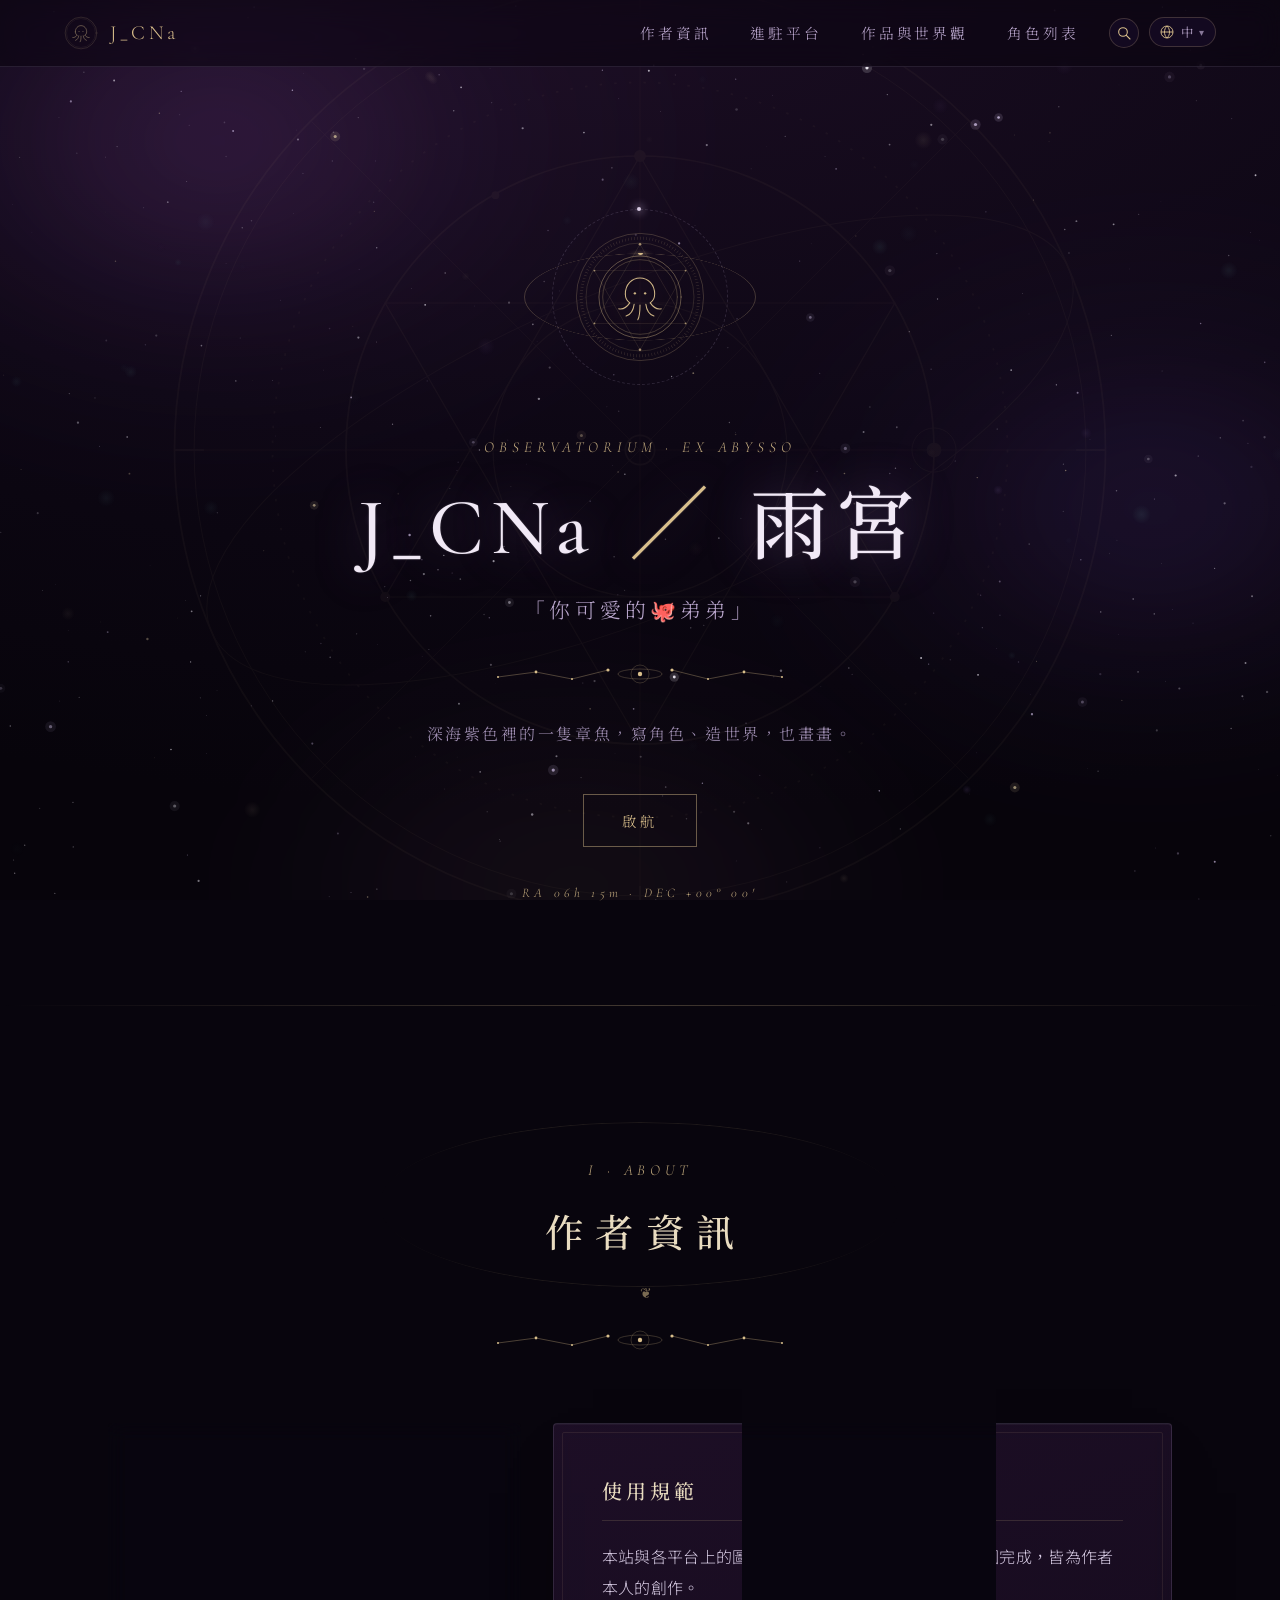
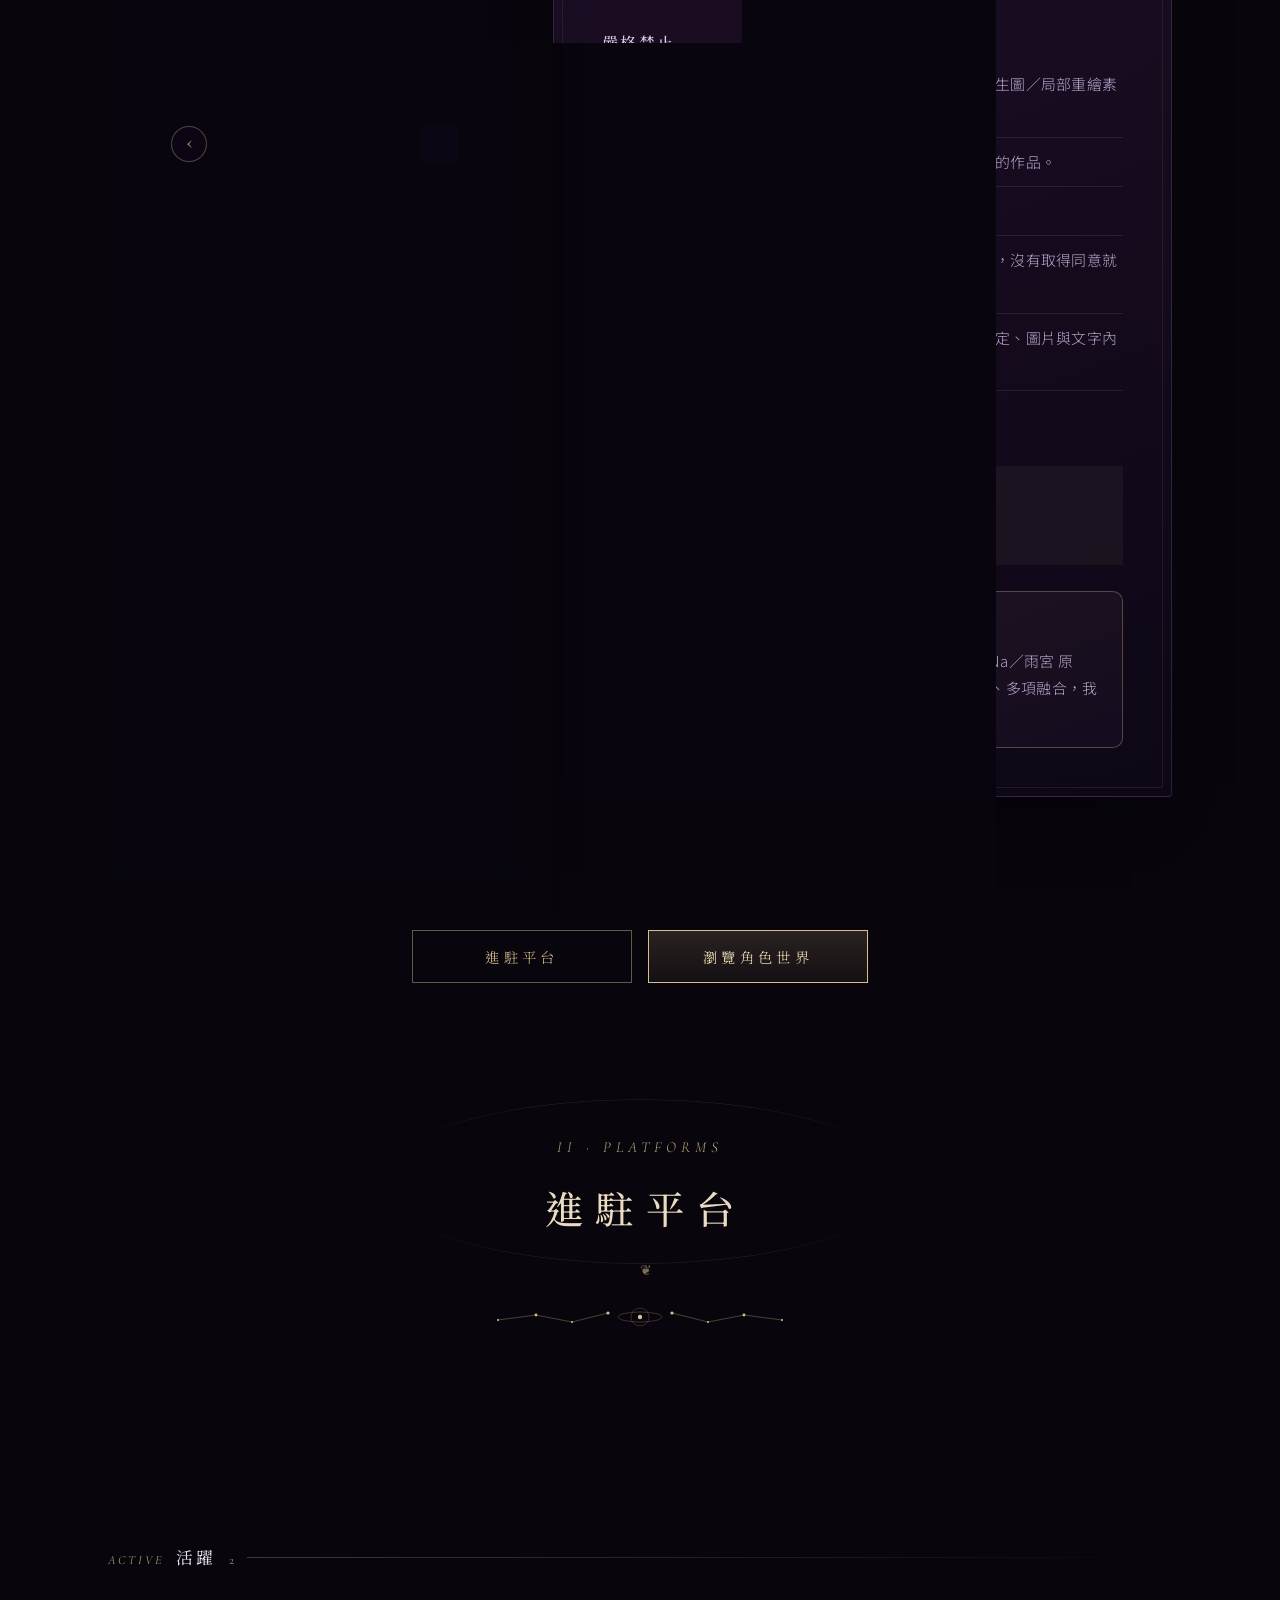
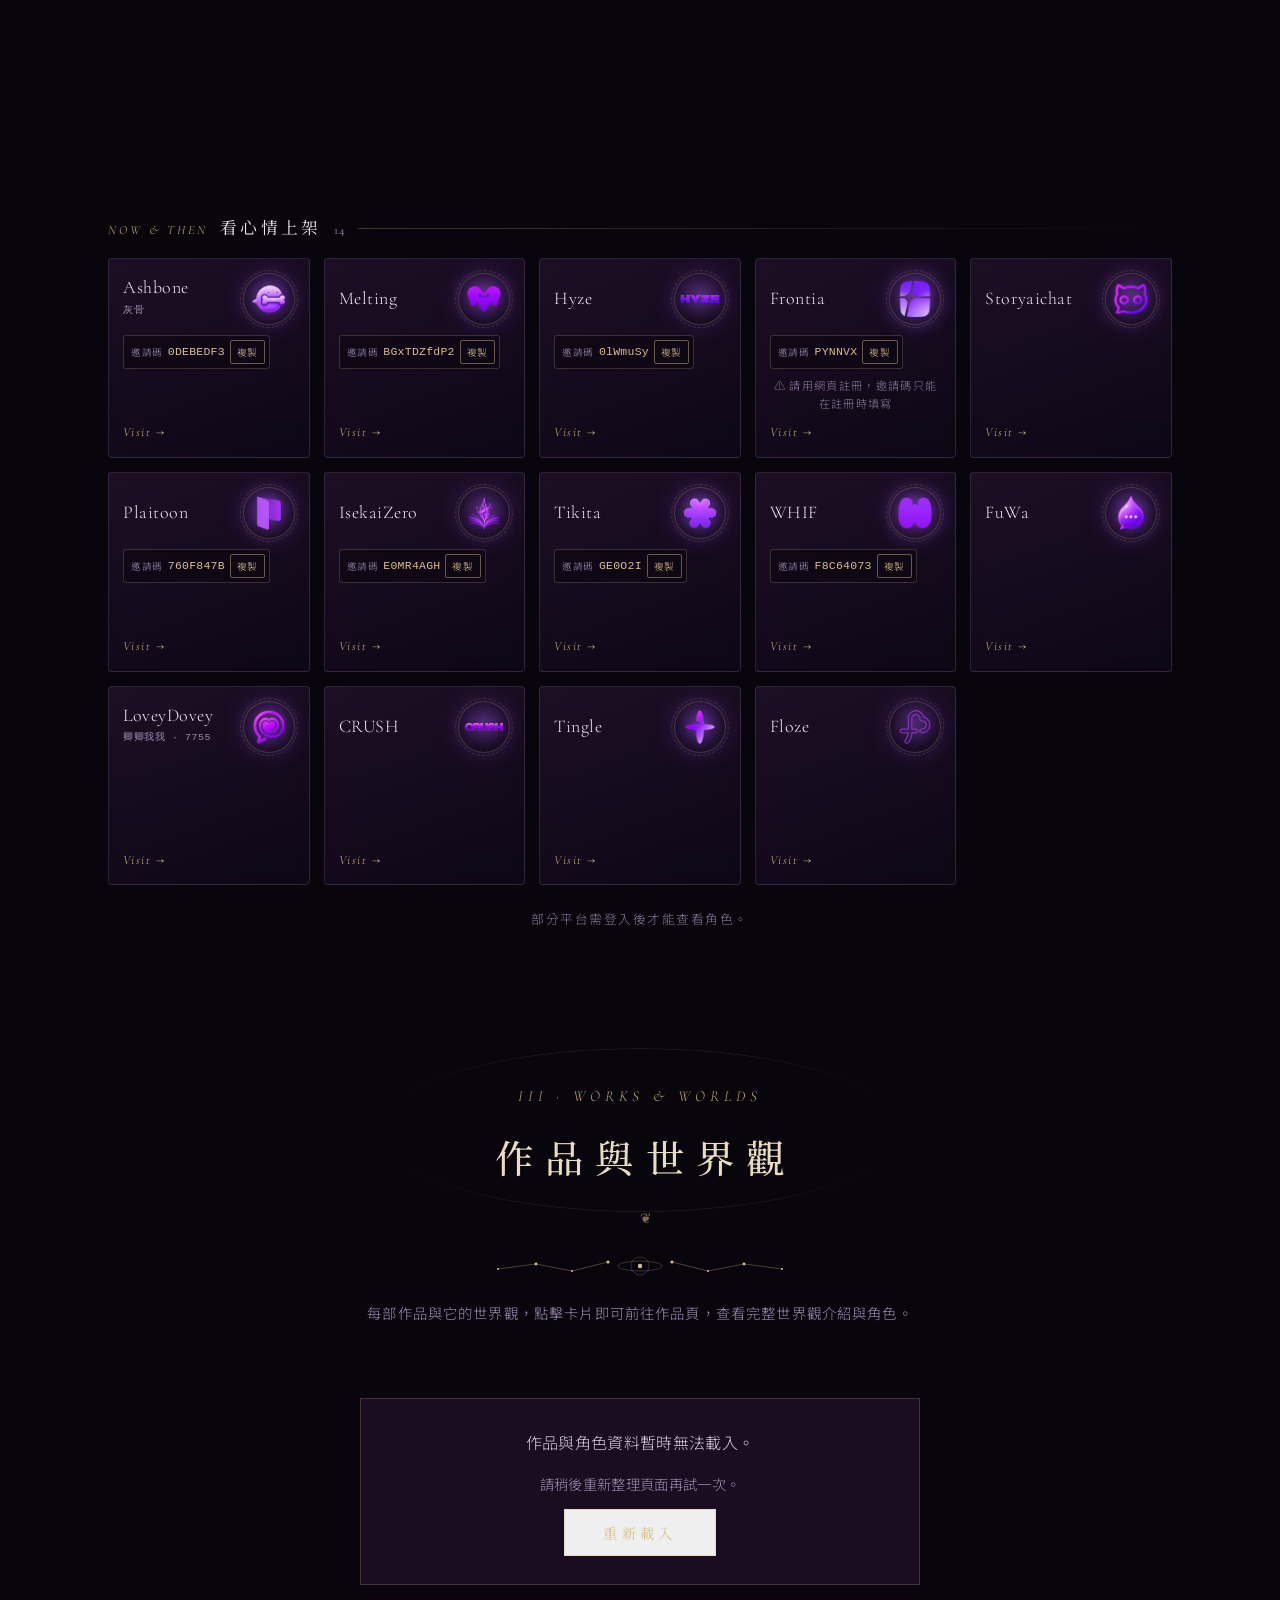
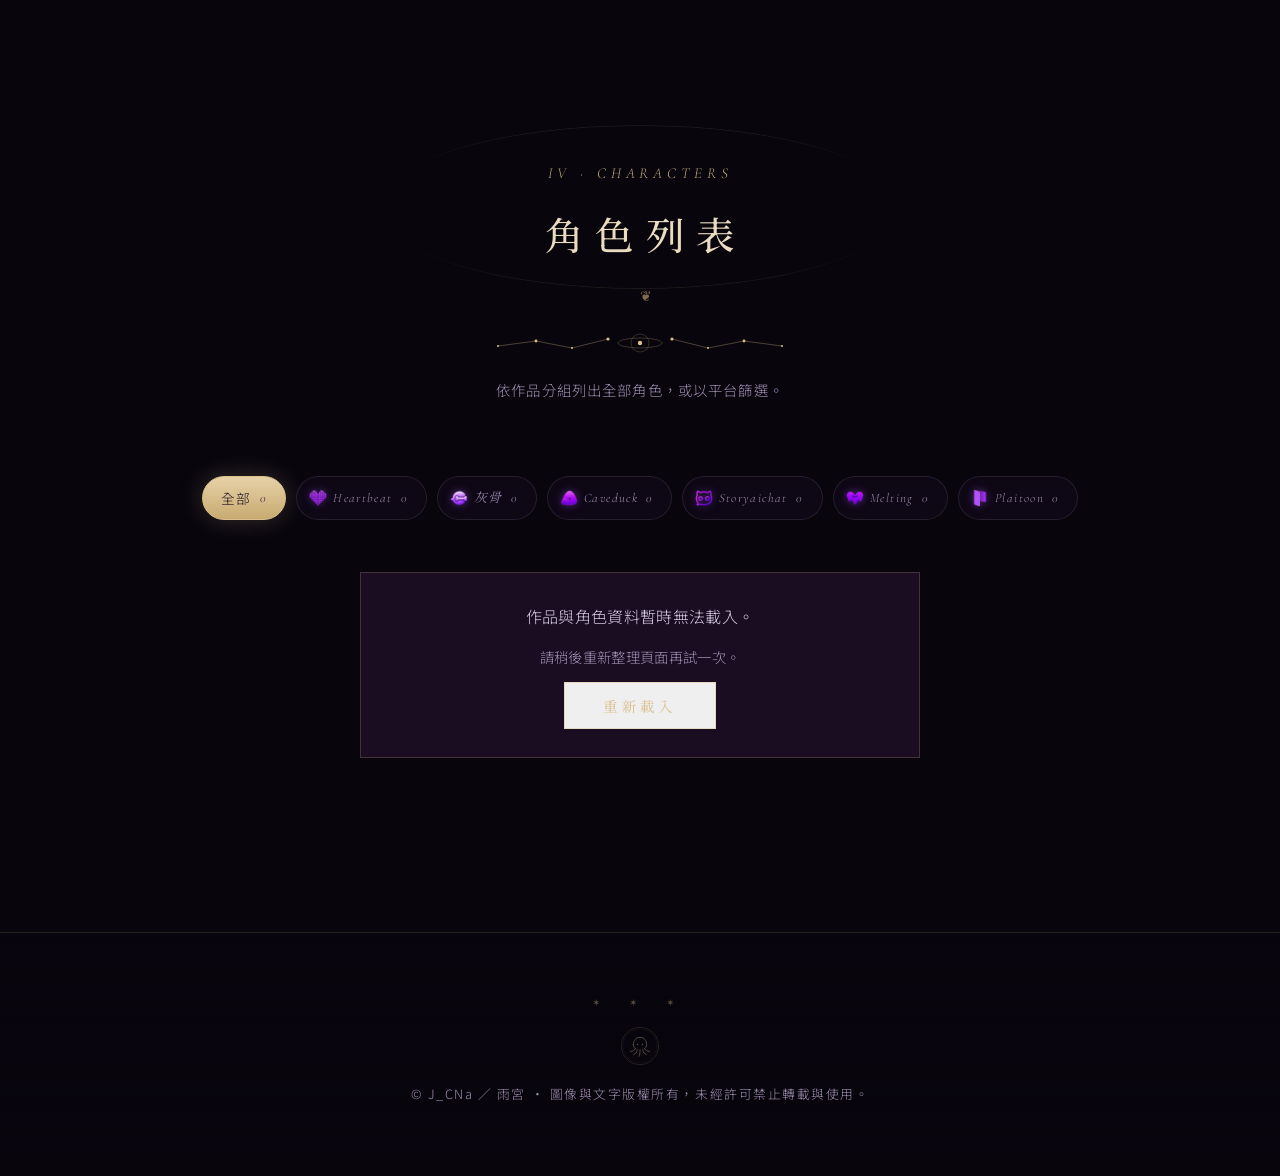
==== commit f694a067: "新增公開／未開放／隱藏顯示支援：未開放卡片不可進入、隱藏不復活，資料載入失敗時作品與角色區 fail-closed；bump 快取版本" ====
--- a/index.html
+++ b/index.html
@@ -28,7 +28,7 @@
 <link rel="preconnect" href="https://fonts.googleapis.com">
 <link rel="preconnect" href="https://fonts.gstatic.com" crossorigin>
 <link href="https://fonts.googleapis.com/css2?family=Cormorant+Garamond:ital,wght@0,400;0,500;0,600;1,400&family=Noto+Serif+TC:wght@400;500;600&family=Noto+Sans+TC:wght@300;400;500&display=swap" rel="stylesheet">
-<link rel="stylesheet" href="style.css?v=20261108a">
+<link rel="stylesheet" href="style.css?v=20261108b">
 </head>
 <body>
 <div class="space" aria-hidden="true"><div class="nebula n1"></div><div class="nebula n2"></div><div class="nebula n3"></div><div class="abyss"></div><div class="sigil"></div><canvas id="starfield"></canvas></div>
@@ -188,7 +188,7 @@
 </footer>
 
 <script src="https://jcna-creator-admin.jcna-amamiya.workers.dev/public/published.js"></script>
-<script src="published-loader.js?v=20261108a"></script>
-<script src="script.js?v=20261108a"></script>
+<script src="published-loader.js?v=20261108b"></script>
+<script src="script.js?v=20261108b"></script>
 </body>
 </html>
--- a/style.css
+++ b/style.css
@@ -856,3 +856,11 @@
 .nw-img .wm-txt{font-size:11px}
 .avatar-wrap .wm-txt{bottom:20%;letter-spacing:-.01em}
 @media (max-width:640px){.avatar-wrap .wm-txt,.nw-img .wm-txt{font-size:10px;color:rgba(246,234,208,.5);bottom:30%;letter-spacing:-.02em;text-shadow:0 0 1px rgba(0,0,0,.8),0 0 4px rgba(0,0,0,.65)}}
+
+/* 可見度：未開放 */
+.wkcard.locked{cursor:default;filter:saturate(.55);opacity:.82}
+.wkcard.locked .wkcover img{filter:grayscale(.4) brightness(.8)}
+.soon-badge{position:absolute;top:12px;right:12px;padding:3px 12px;border:1px solid var(--gold-dim);background:rgba(18,10,23,.75);color:var(--gold);font-family:var(--serif-tc);letter-spacing:.2em;font-size:.8rem}
+.wkcount.soon,.ccode.soon{color:var(--mist);letter-spacing:.2em}
+.ccard.locked{cursor:default;opacity:.75}
+.load-fail{max-width:560px;margin:24px auto;padding:28px;text-align:center;border:1px solid var(--line);background:var(--card);display:flex;flex-direction:column;gap:12px;align-items:center}.load-fail .muted{color:var(--mist);font-size:.9rem}
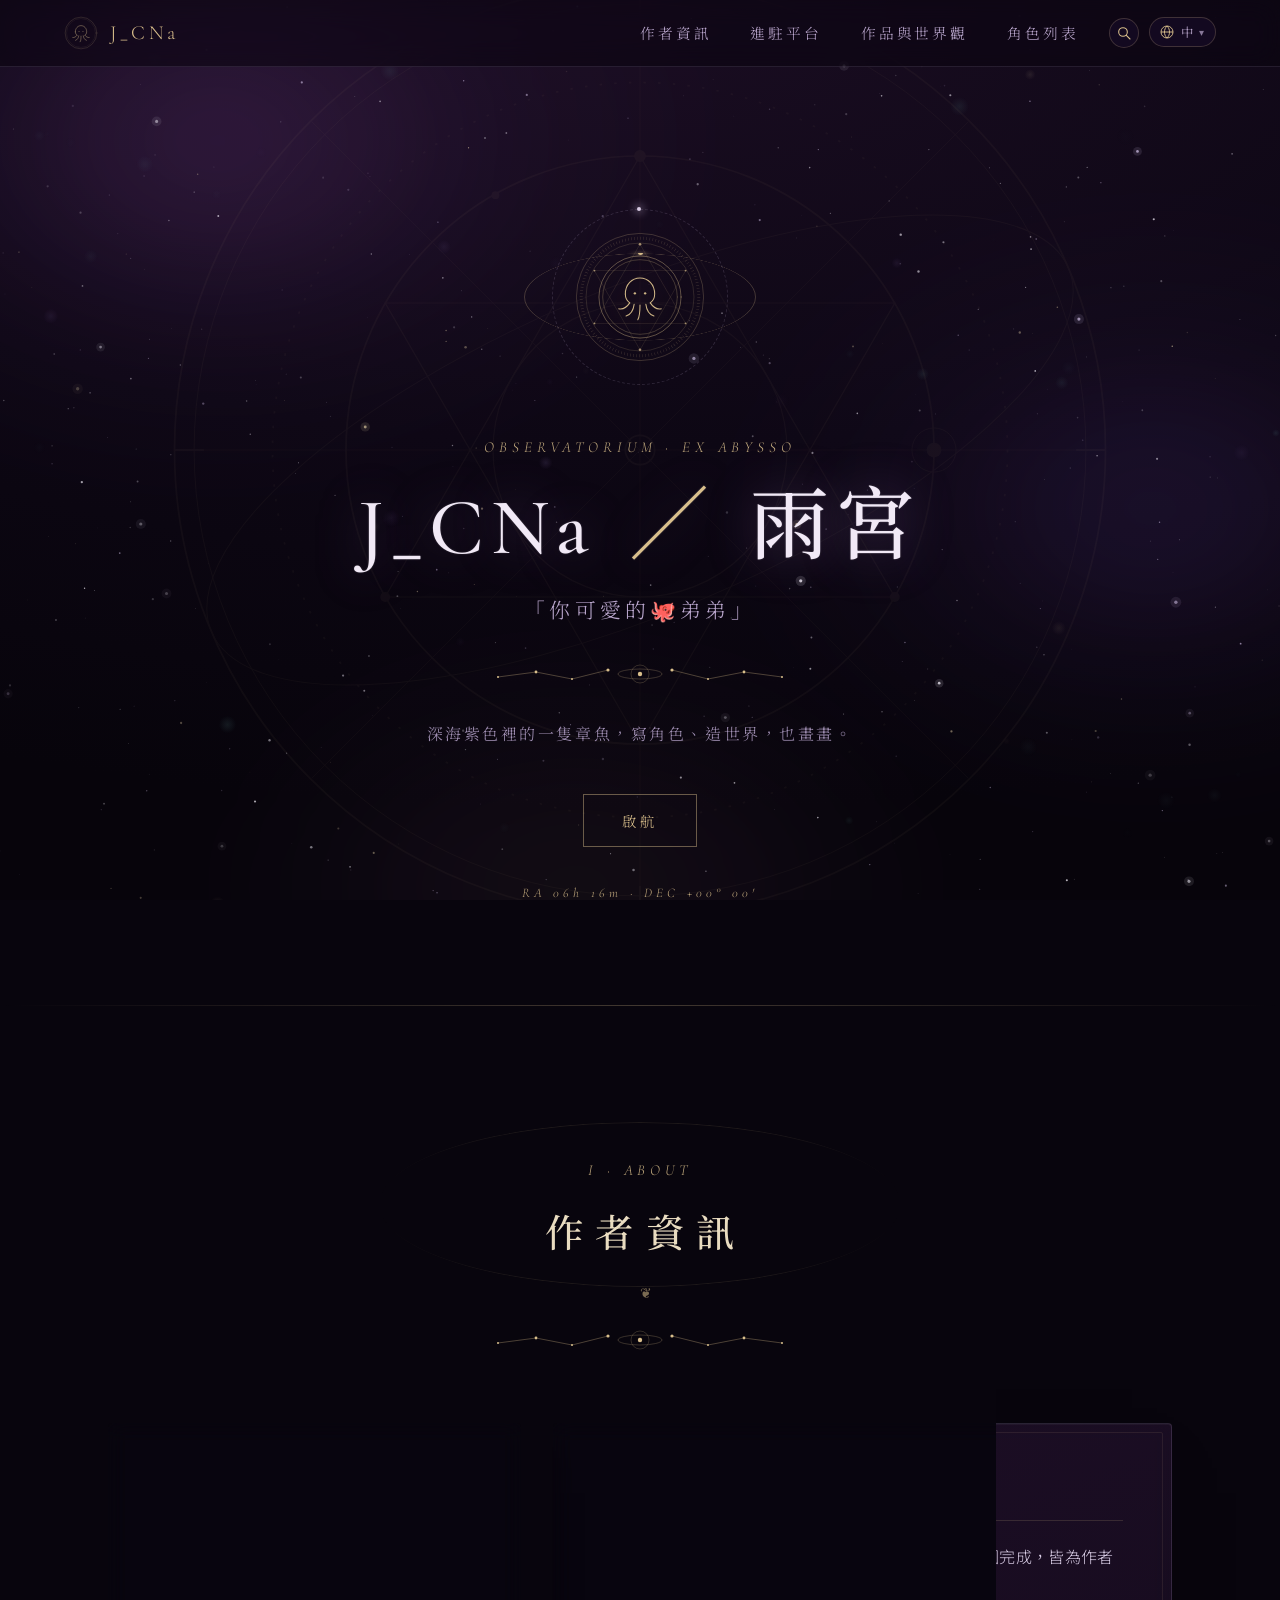
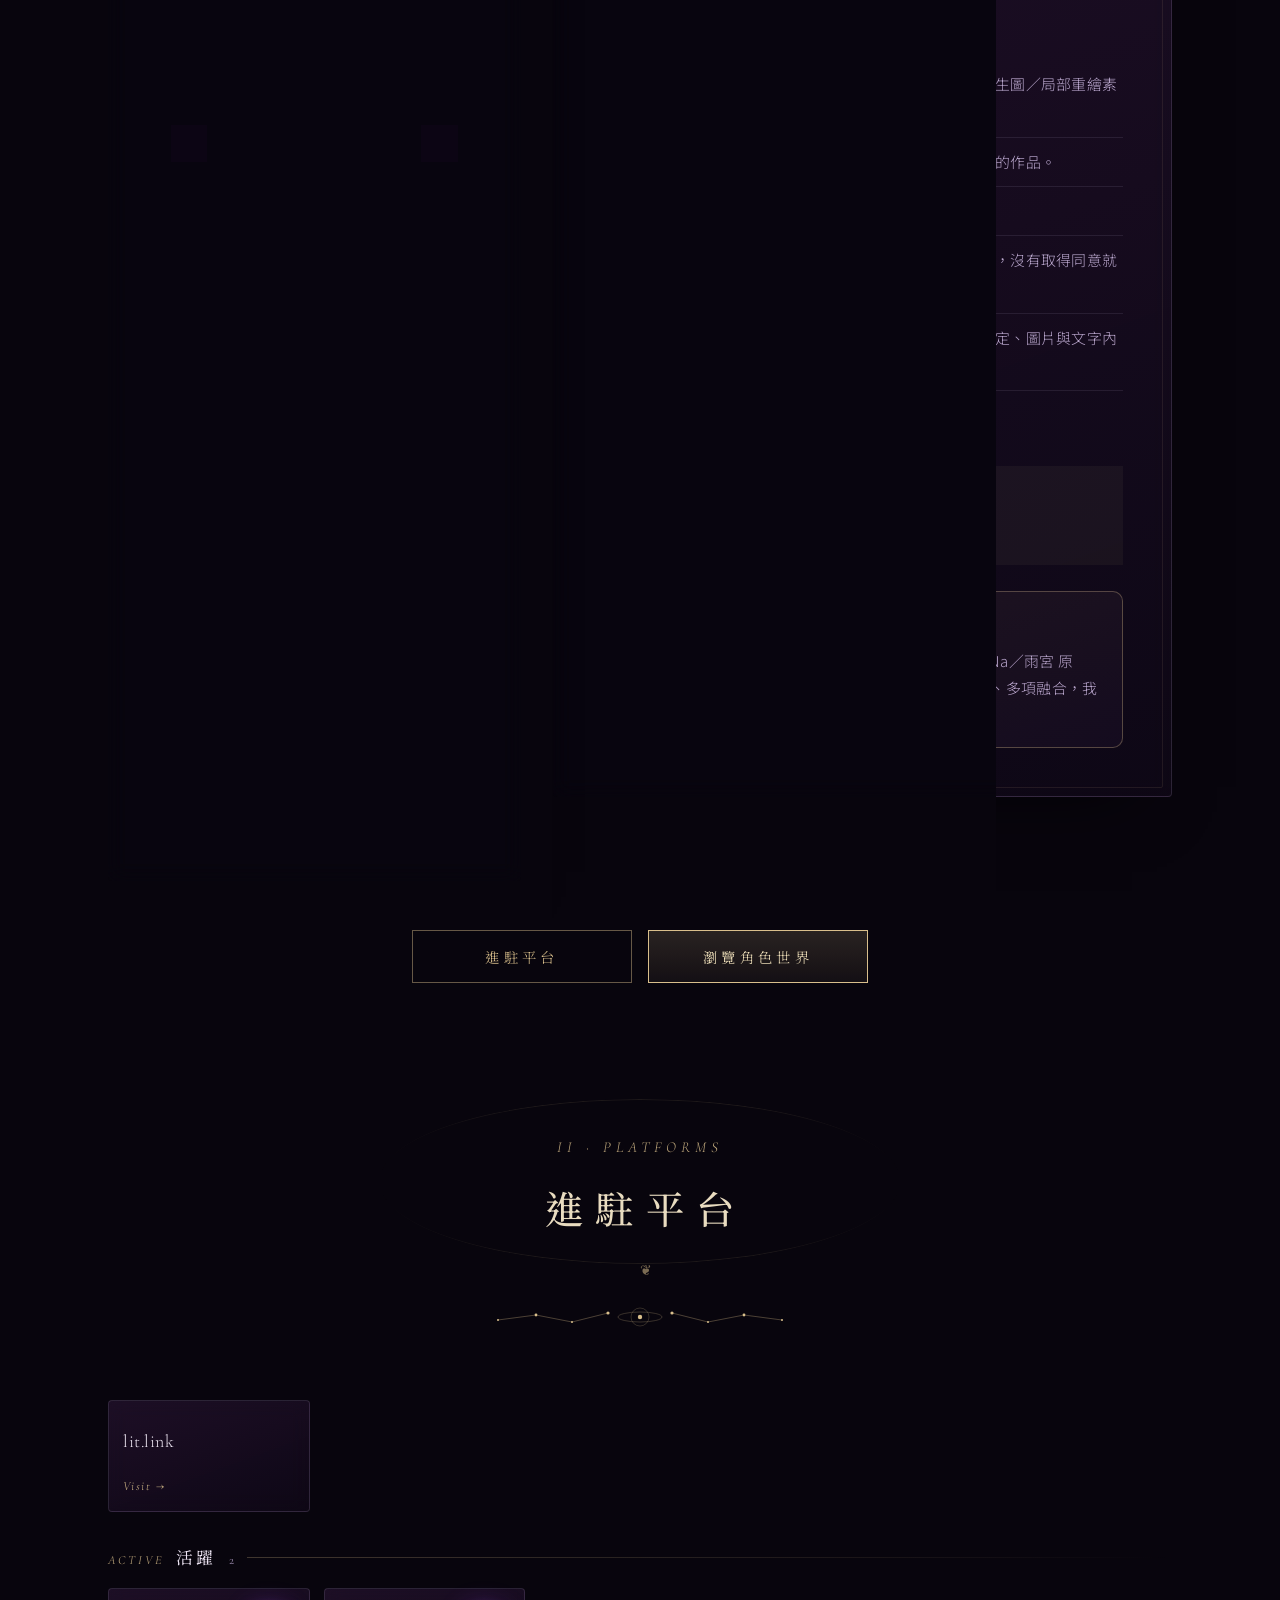
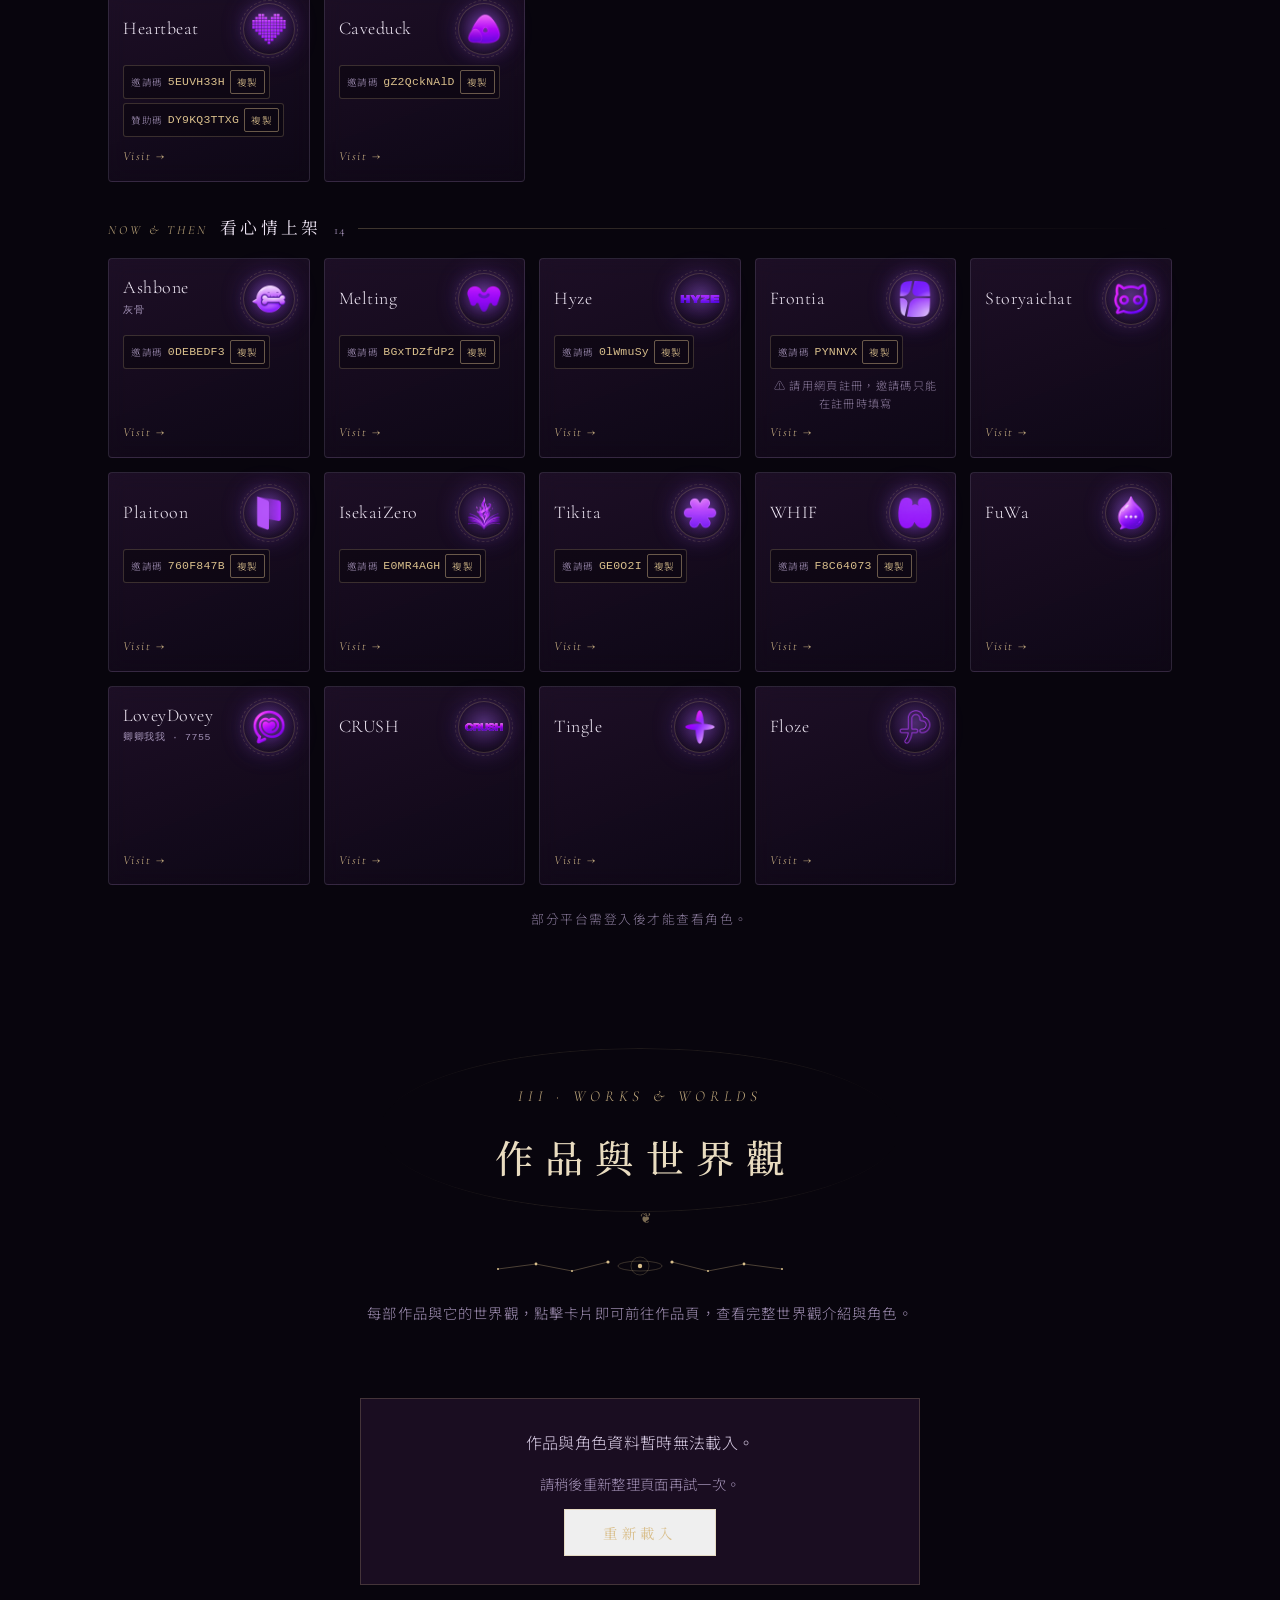
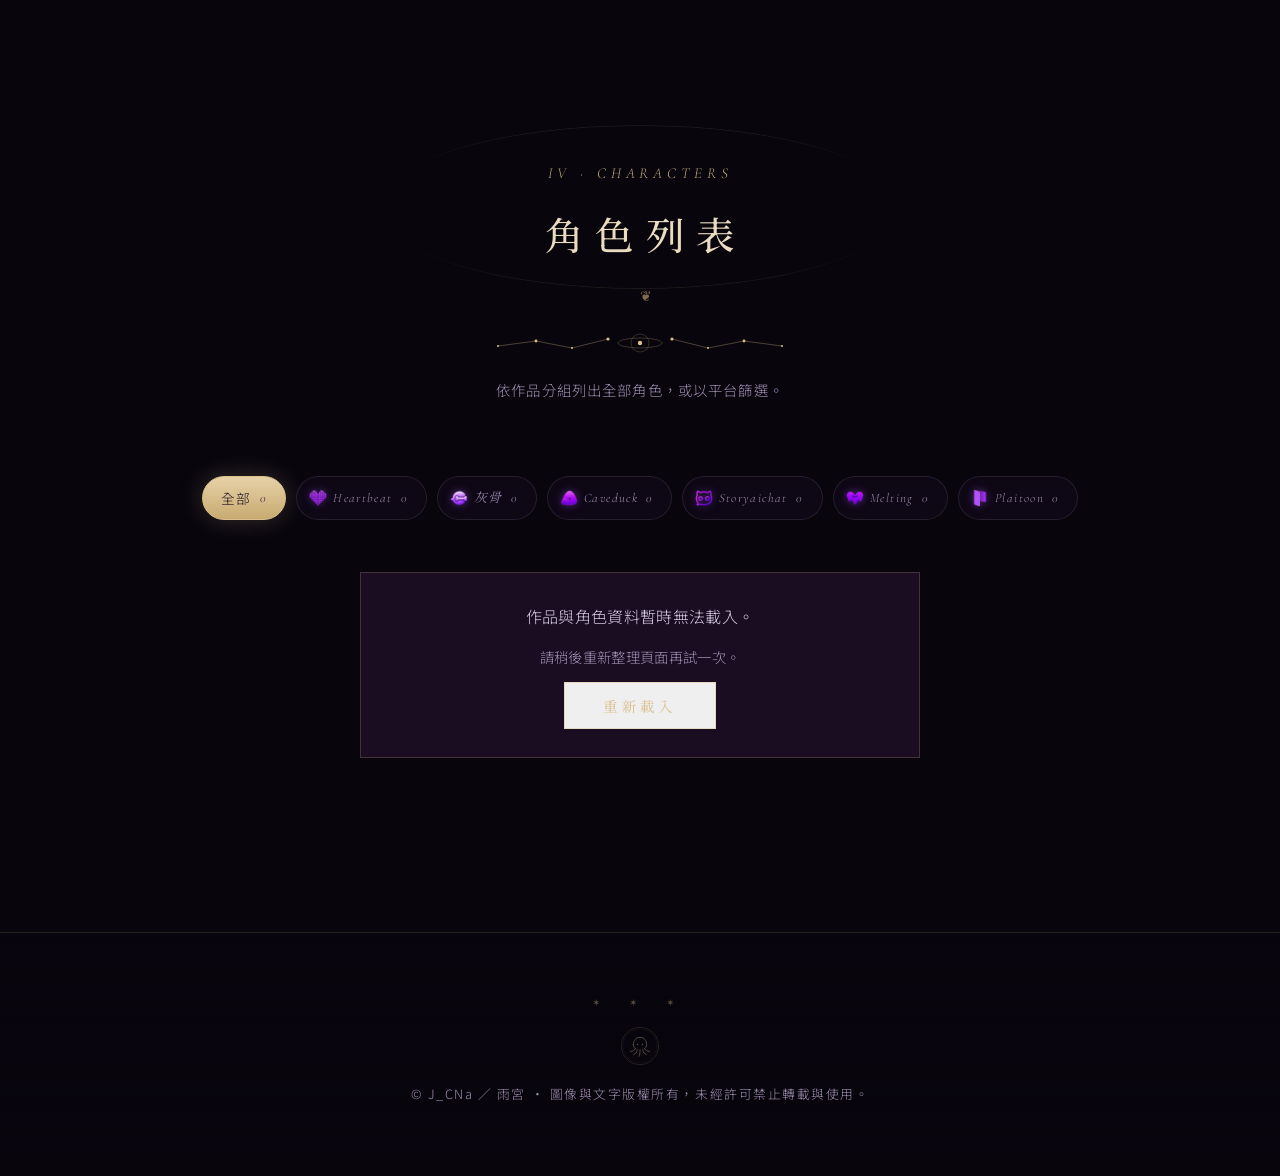
==== commit 822333f2: "圖片顯示調整：支援封面／頭像移動、縮放、置中（只存座標參數，不改原圖）；bump 快取版本" ====
--- a/index.html
+++ b/index.html
@@ -28,7 +28,7 @@
 <link rel="preconnect" href="https://fonts.googleapis.com">
 <link rel="preconnect" href="https://fonts.gstatic.com" crossorigin>
 <link href="https://fonts.googleapis.com/css2?family=Cormorant+Garamond:ital,wght@0,400;0,500;0,600;1,400&family=Noto+Serif+TC:wght@400;500;600&family=Noto+Sans+TC:wght@300;400;500&display=swap" rel="stylesheet">
-<link rel="stylesheet" href="style.css?v=20261108b">
+<link rel="stylesheet" href="style.css?v=20261109a">
 </head>
 <body>
 <div class="space" aria-hidden="true"><div class="nebula n1"></div><div class="nebula n2"></div><div class="nebula n3"></div><div class="abyss"></div><div class="sigil"></div><canvas id="starfield"></canvas></div>
@@ -188,7 +188,7 @@
 </footer>
 
 <script src="https://jcna-creator-admin.jcna-amamiya.workers.dev/public/published.js"></script>
-<script src="published-loader.js?v=20261108b"></script>
-<script src="script.js?v=20261108b"></script>
+<script src="published-loader.js?v=20261109a"></script>
+<script src="script.js?v=20261109a"></script>
 </body>
 </html>
--- a/style.css
+++ b/style.css
@@ -864,3 +864,7 @@
 .wkcount.soon,.ccode.soon{color:var(--mist);letter-spacing:.2em}
 .ccard.locked{cursor:default;opacity:.75}
 .load-fail{max-width:560px;margin:24px auto;padding:28px;text-align:center;border:1px solid var(--line);background:var(--card);display:flex;flex-direction:column;gap:12px;align-items:center}.load-fail .muted{color:var(--mist);font-size:.9rem}
+
+/* 圖片 focus：縮放時仍裁切在框內；hover 微放大改套在外層以免蓋掉使用者縮放 */
+.wkcover>img[style*="transform:scale"]{transition:none}
+.avatar[style*="transform:scale"]{transition:none}
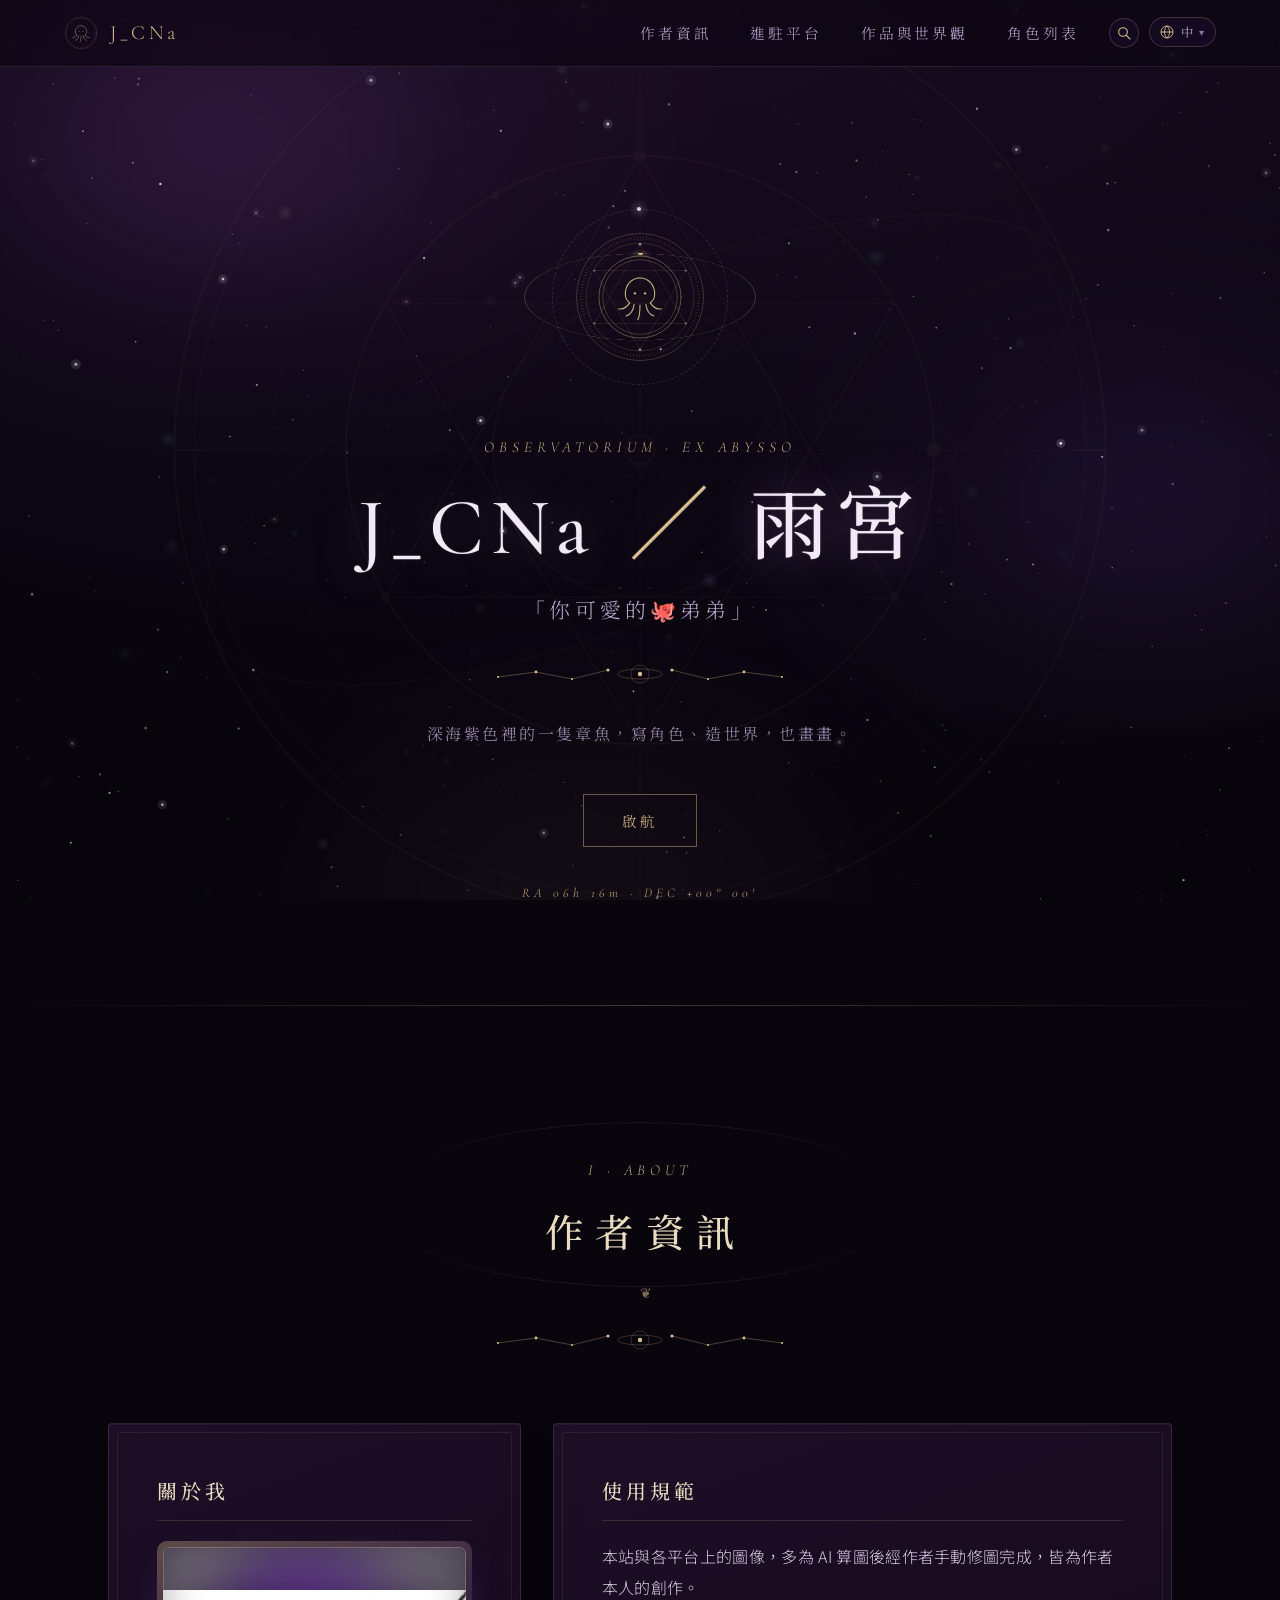
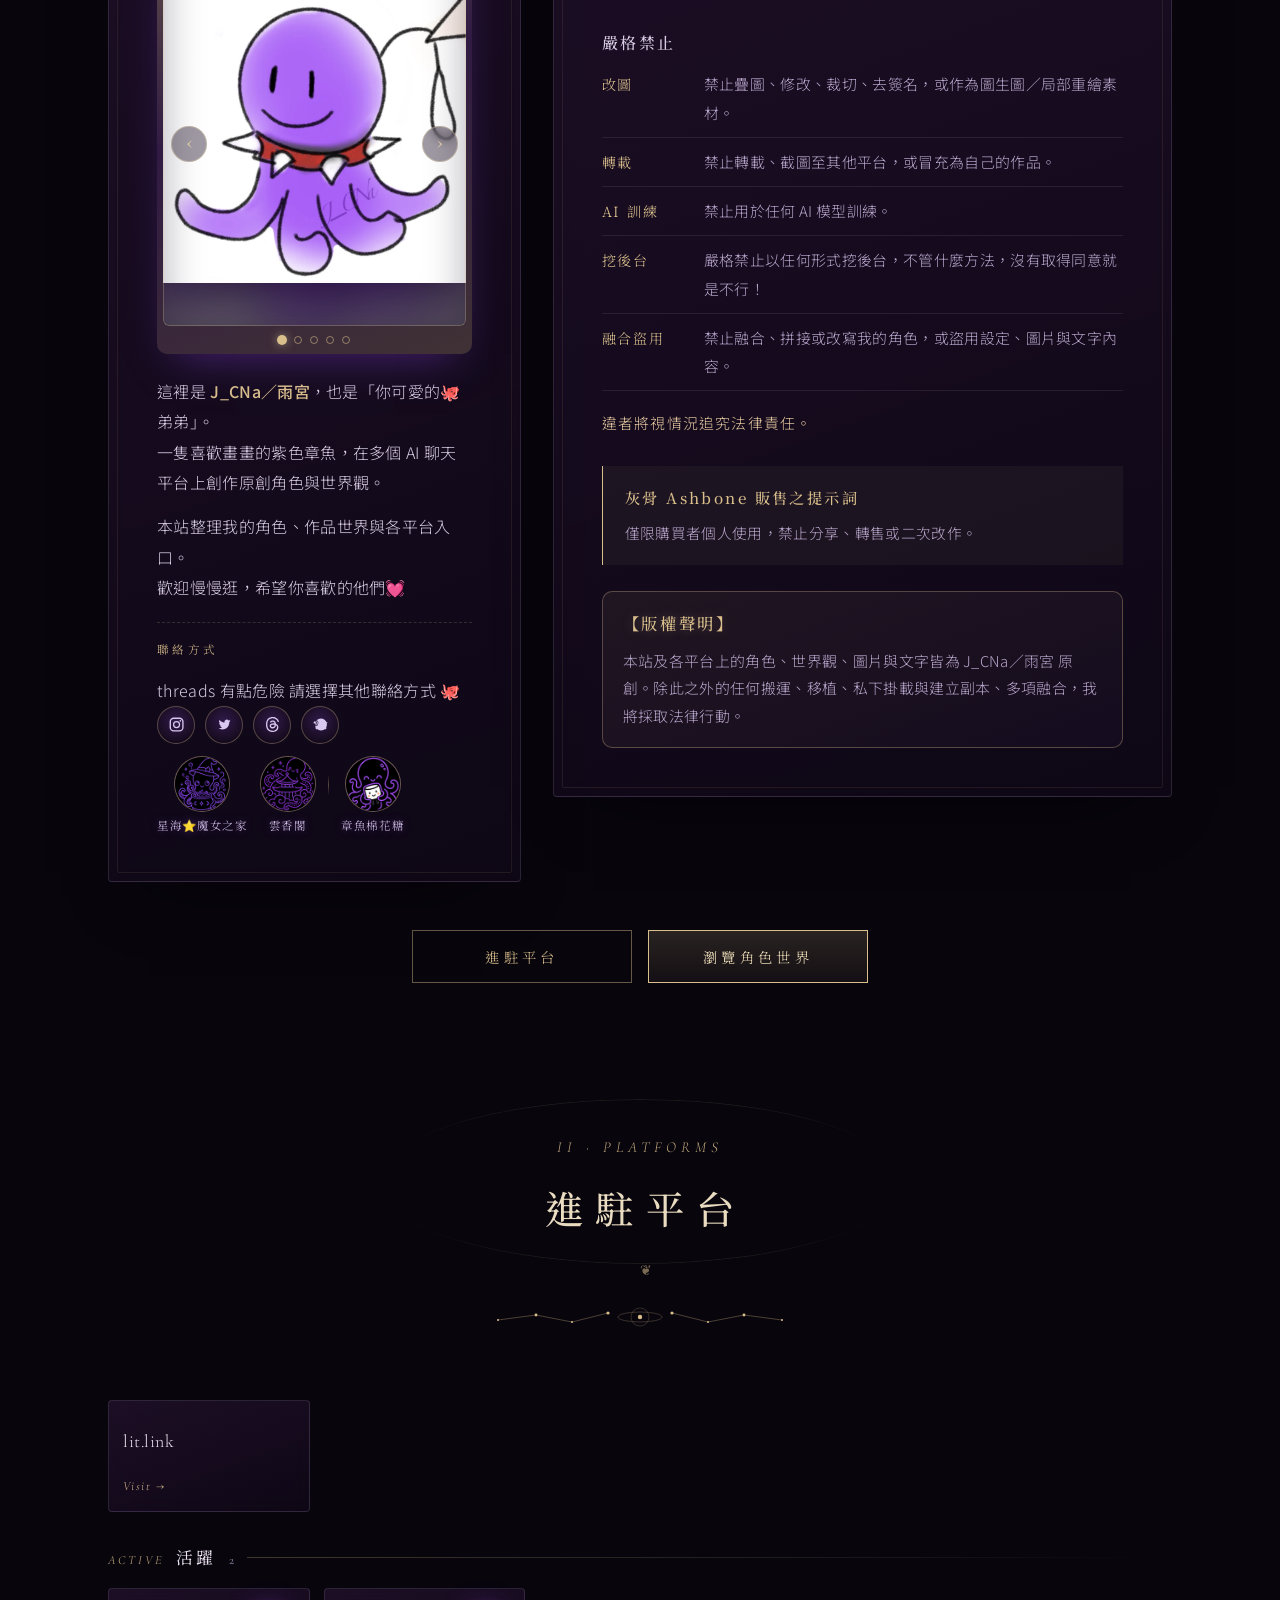
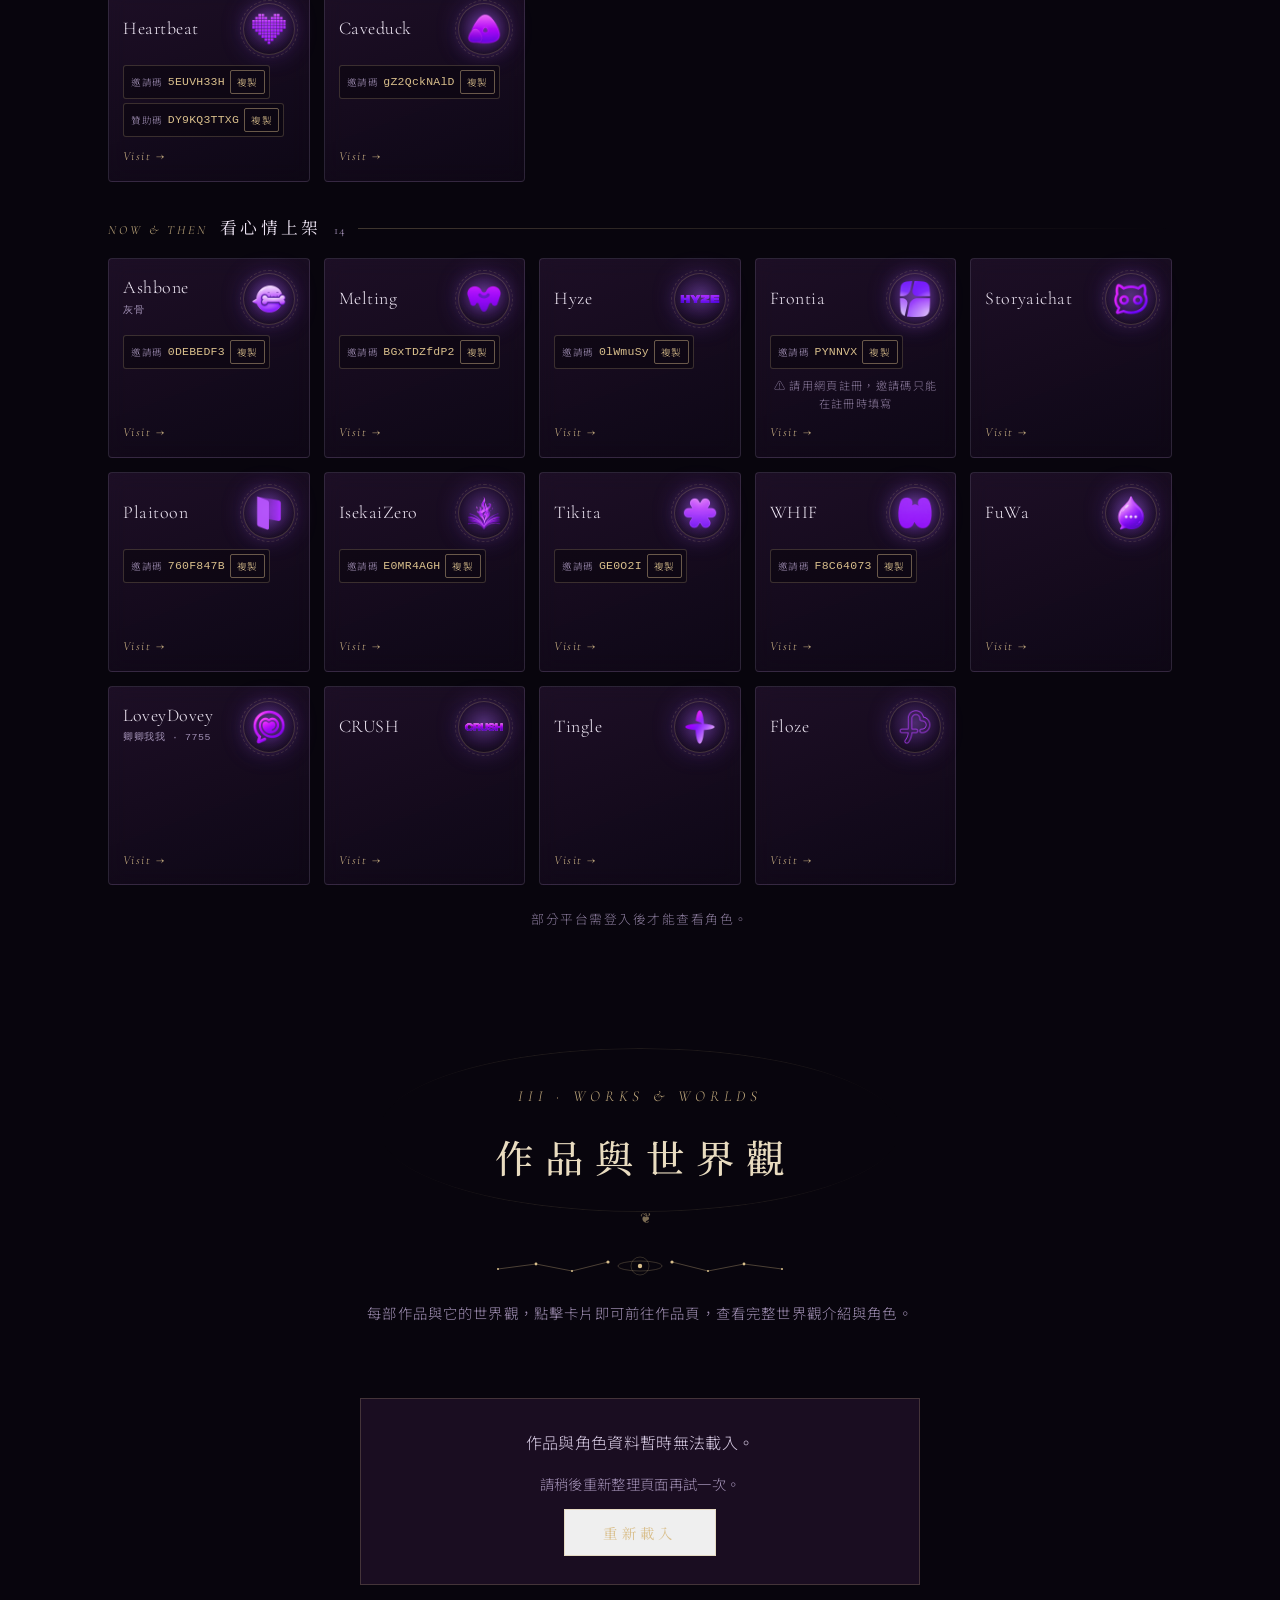
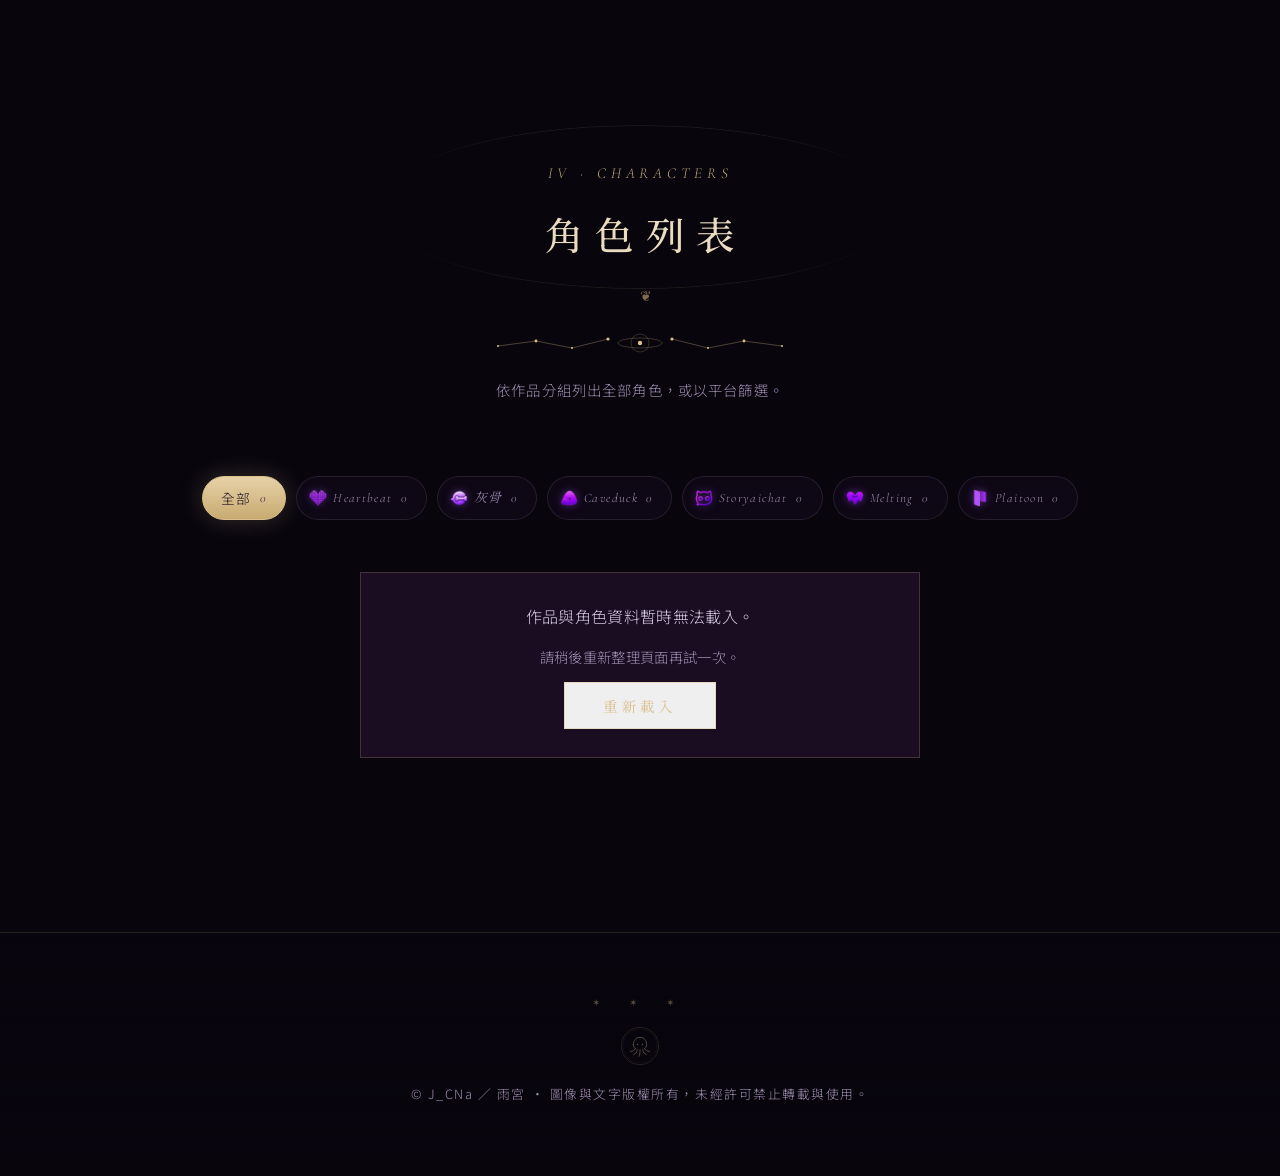
==== commit af82d3ef: "修正：公開站接受後台新增角色／平台的隨機編號，避免整區顯示載入失敗；bump 快取版本" ====
--- a/index.html
+++ b/index.html
@@ -28,7 +28,7 @@
 <link rel="preconnect" href="https://fonts.googleapis.com">
 <link rel="preconnect" href="https://fonts.gstatic.com" crossorigin>
 <link href="https://fonts.googleapis.com/css2?family=Cormorant+Garamond:ital,wght@0,400;0,500;0,600;1,400&family=Noto+Serif+TC:wght@400;500;600&family=Noto+Sans+TC:wght@300;400;500&display=swap" rel="stylesheet">
-<link rel="stylesheet" href="style.css?v=20261109a">
+<link rel="stylesheet" href="style.css?v=20261115a">
 </head>
 <body>
 <div class="space" aria-hidden="true"><div class="nebula n1"></div><div class="nebula n2"></div><div class="nebula n3"></div><div class="abyss"></div><div class="sigil"></div><canvas id="starfield"></canvas></div>
@@ -188,7 +188,7 @@
 </footer>
 
 <script src="https://jcna-creator-admin.jcna-amamiya.workers.dev/public/published.js"></script>
-<script src="published-loader.js?v=20261109a"></script>
-<script src="script.js?v=20261109a"></script>
+<script src="published-loader.js?v=20261115a"></script>
+<script src="script.js?v=20261115a"></script>
 </body>
 </html>
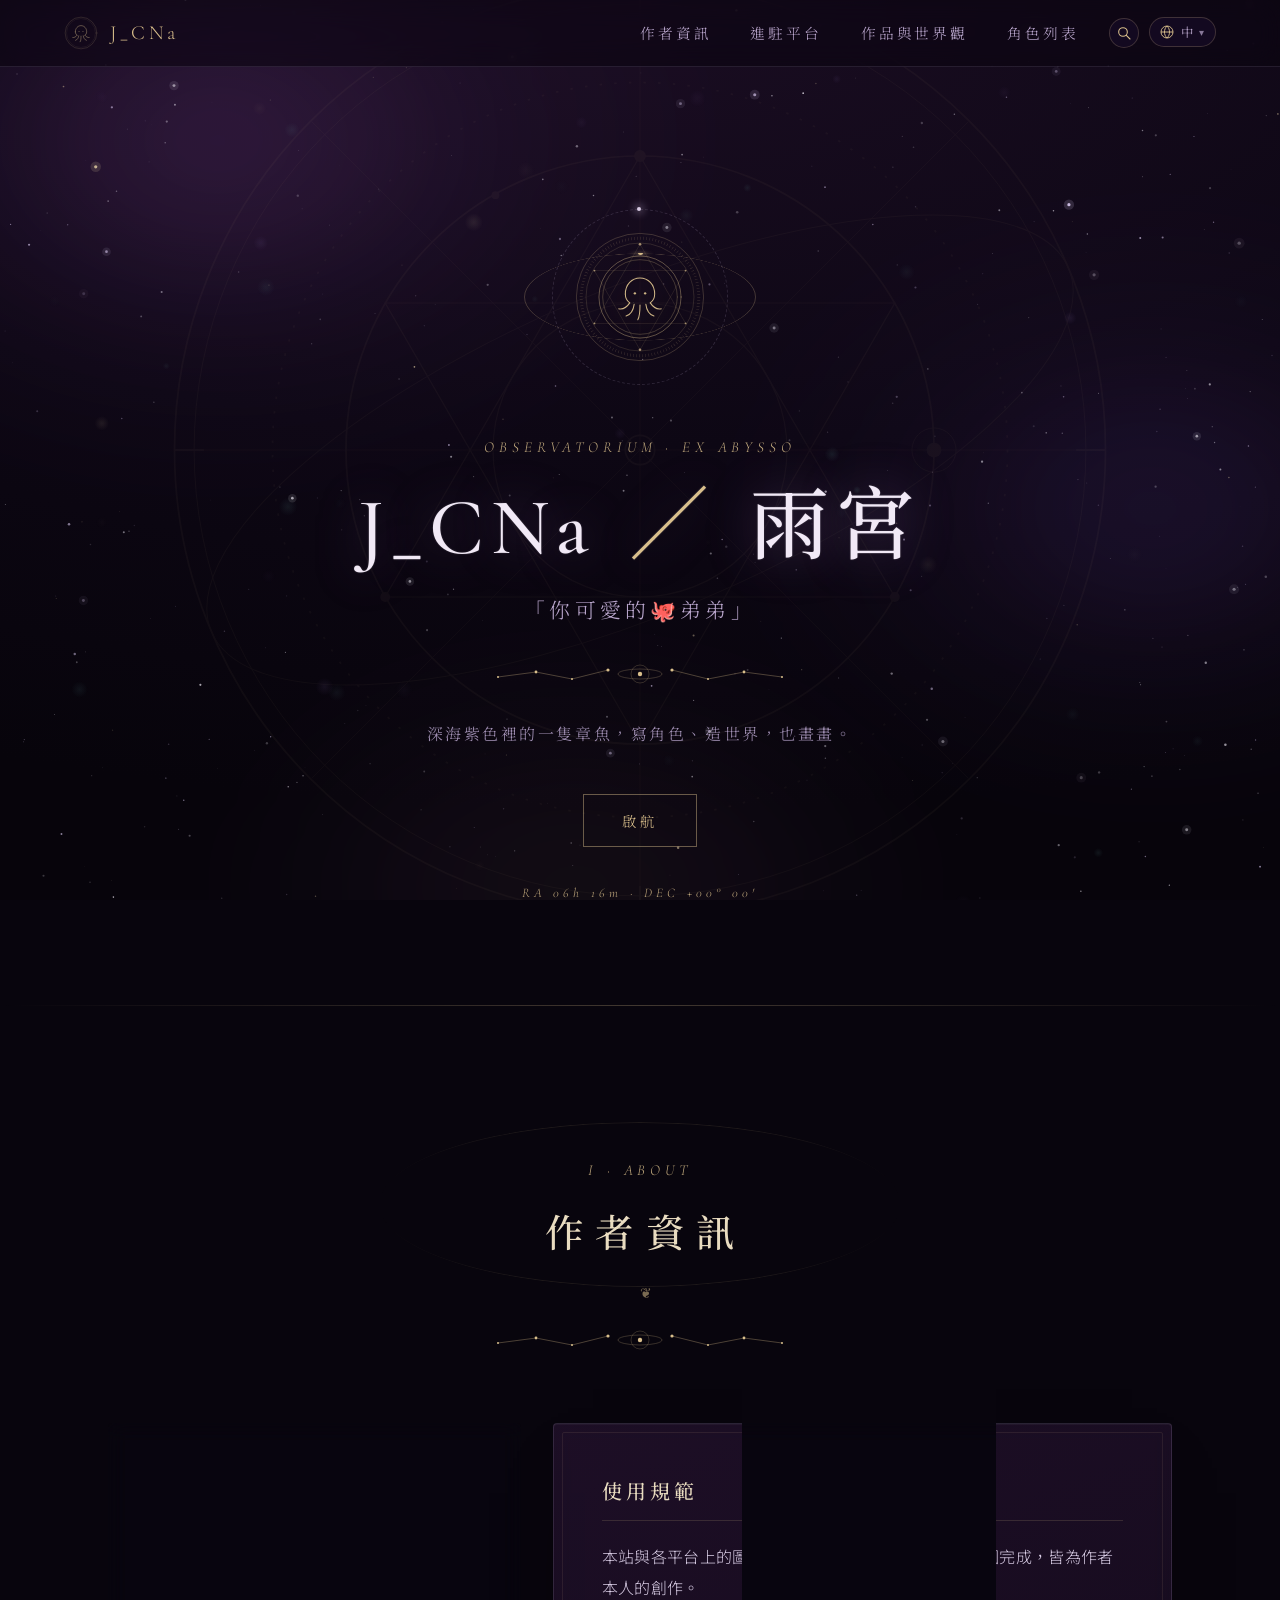
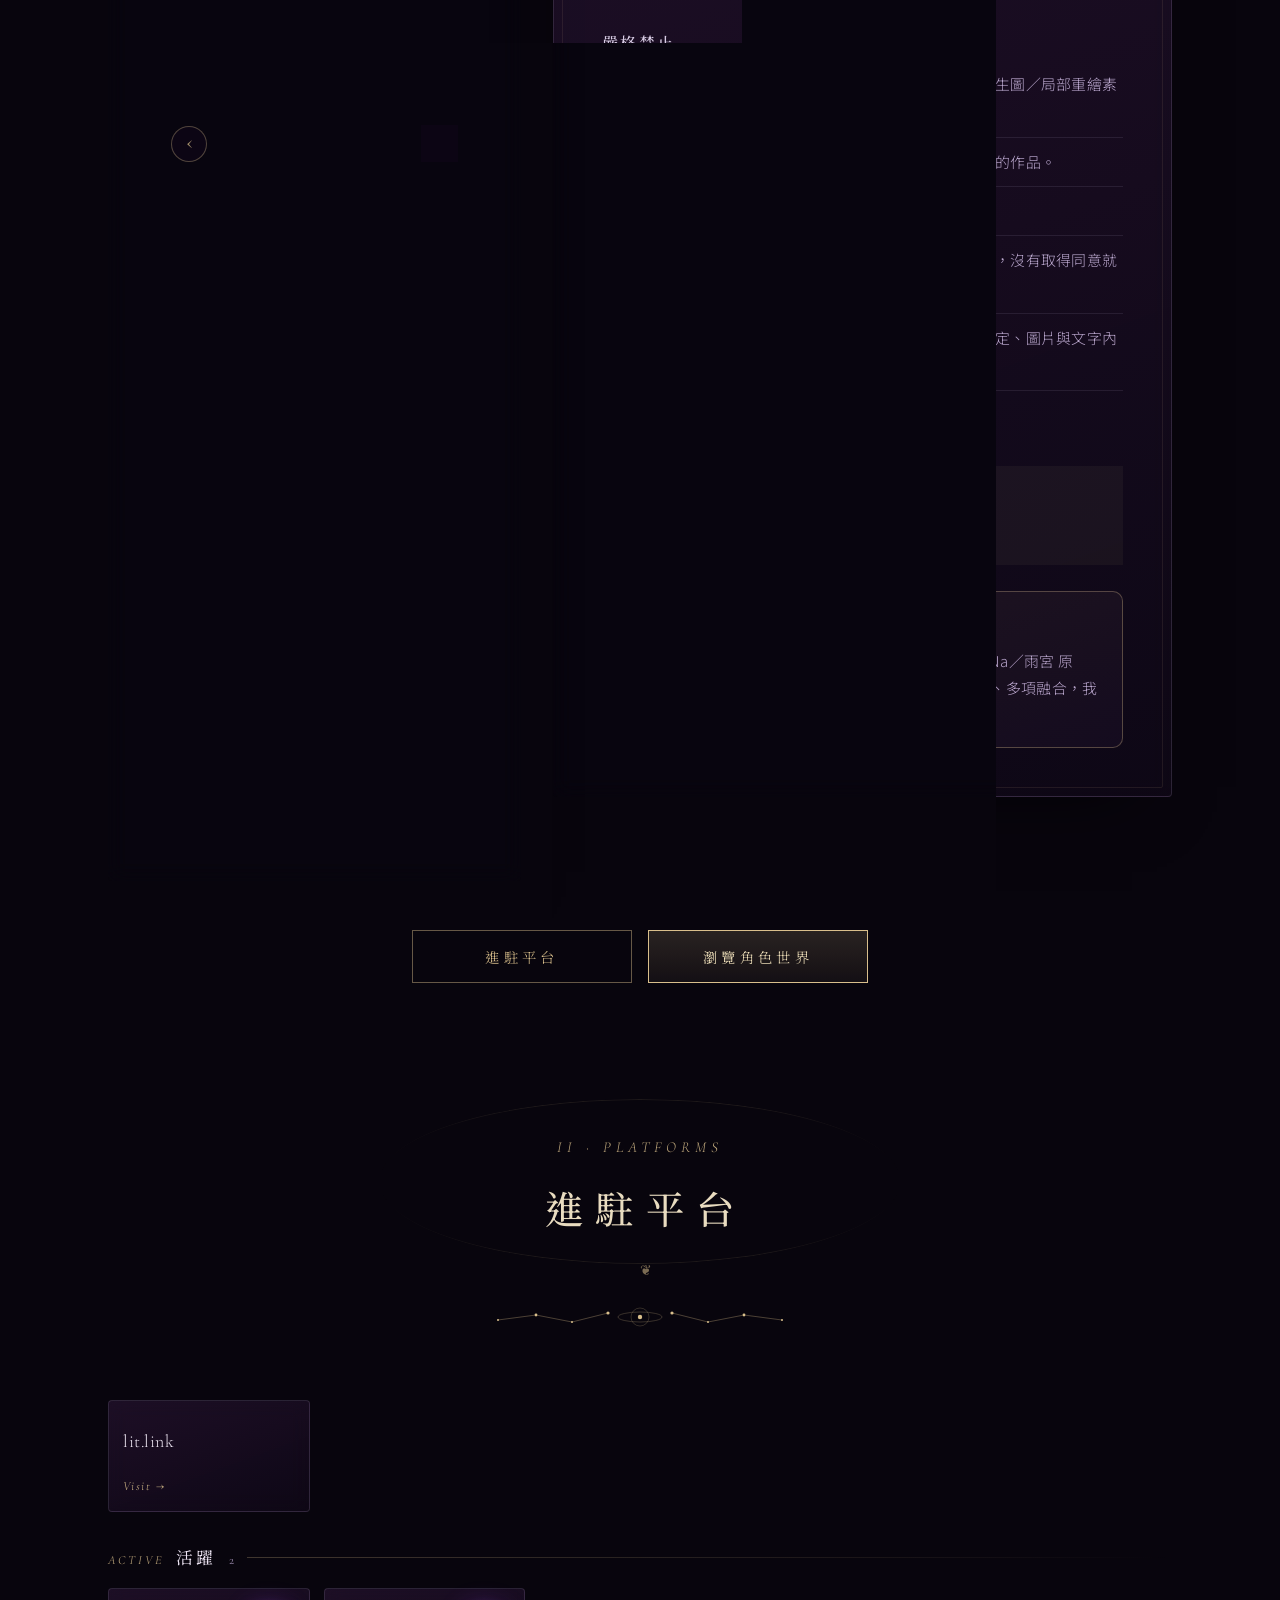
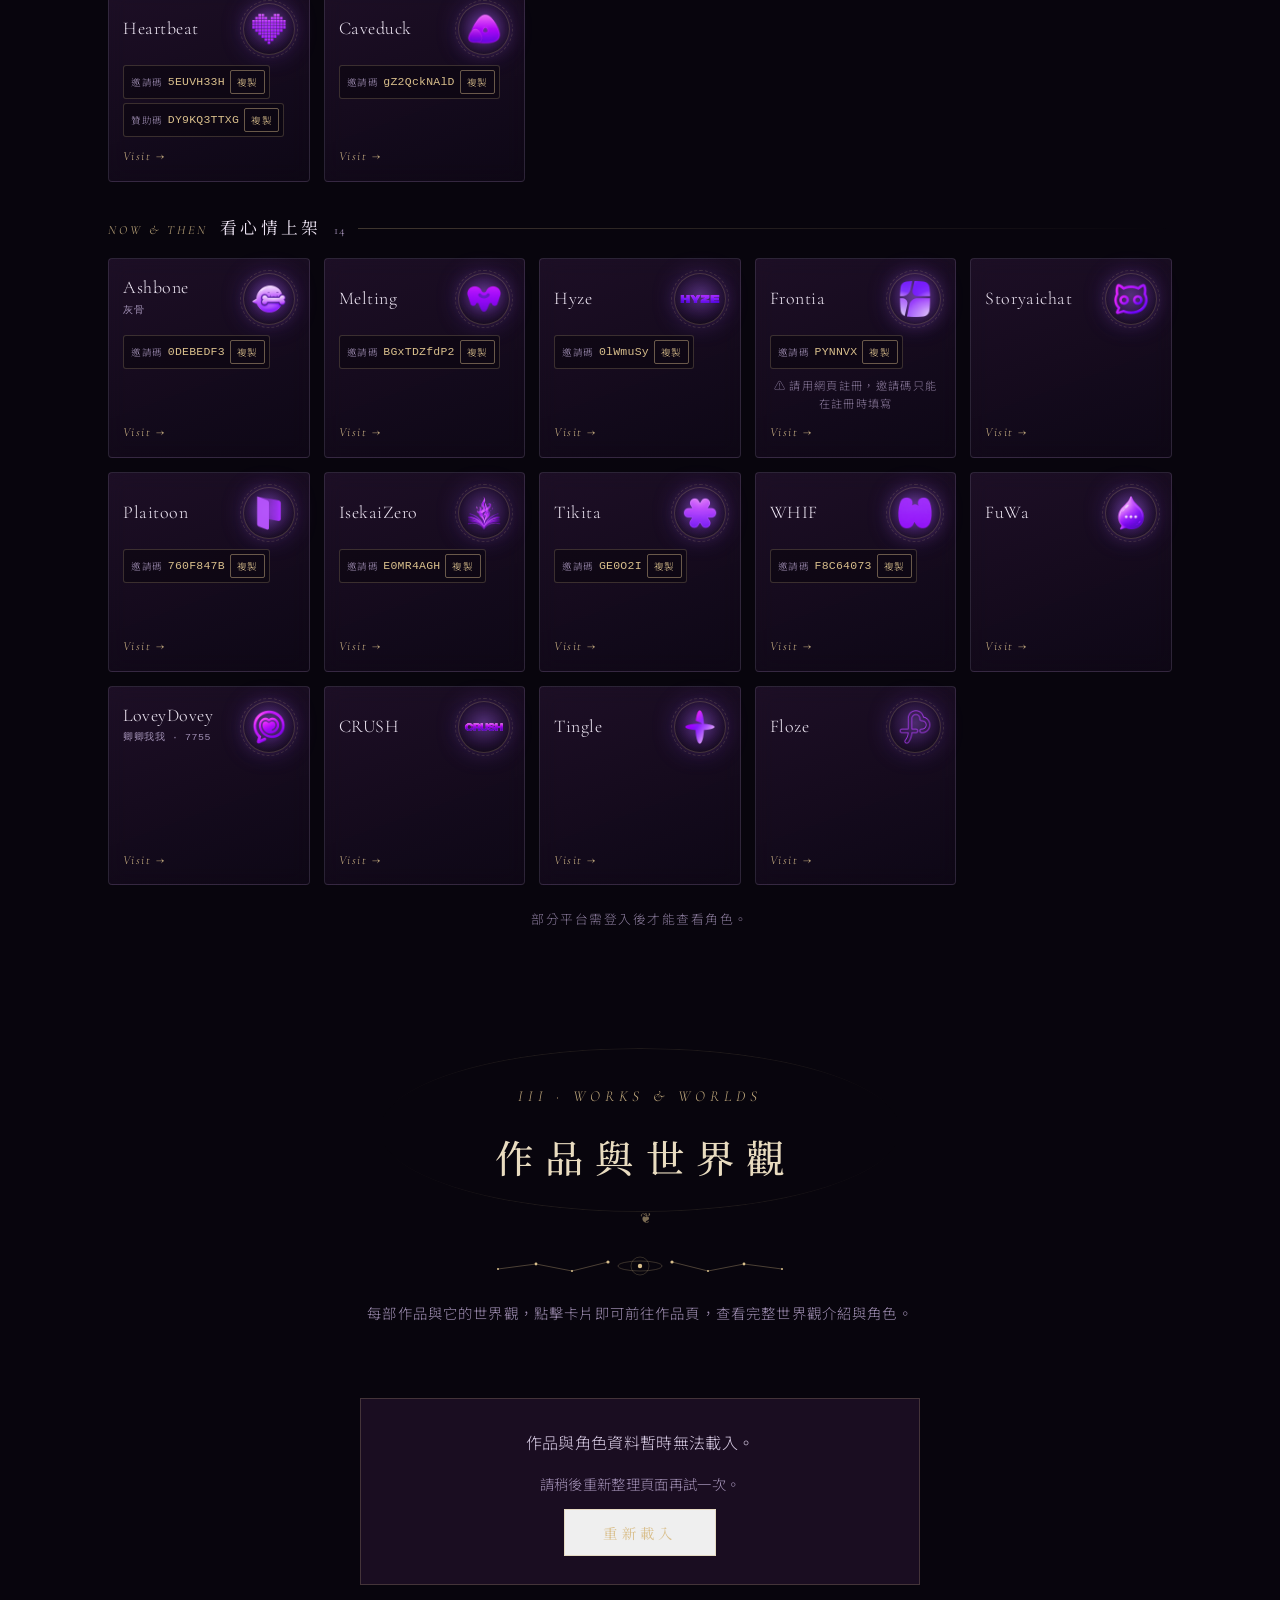
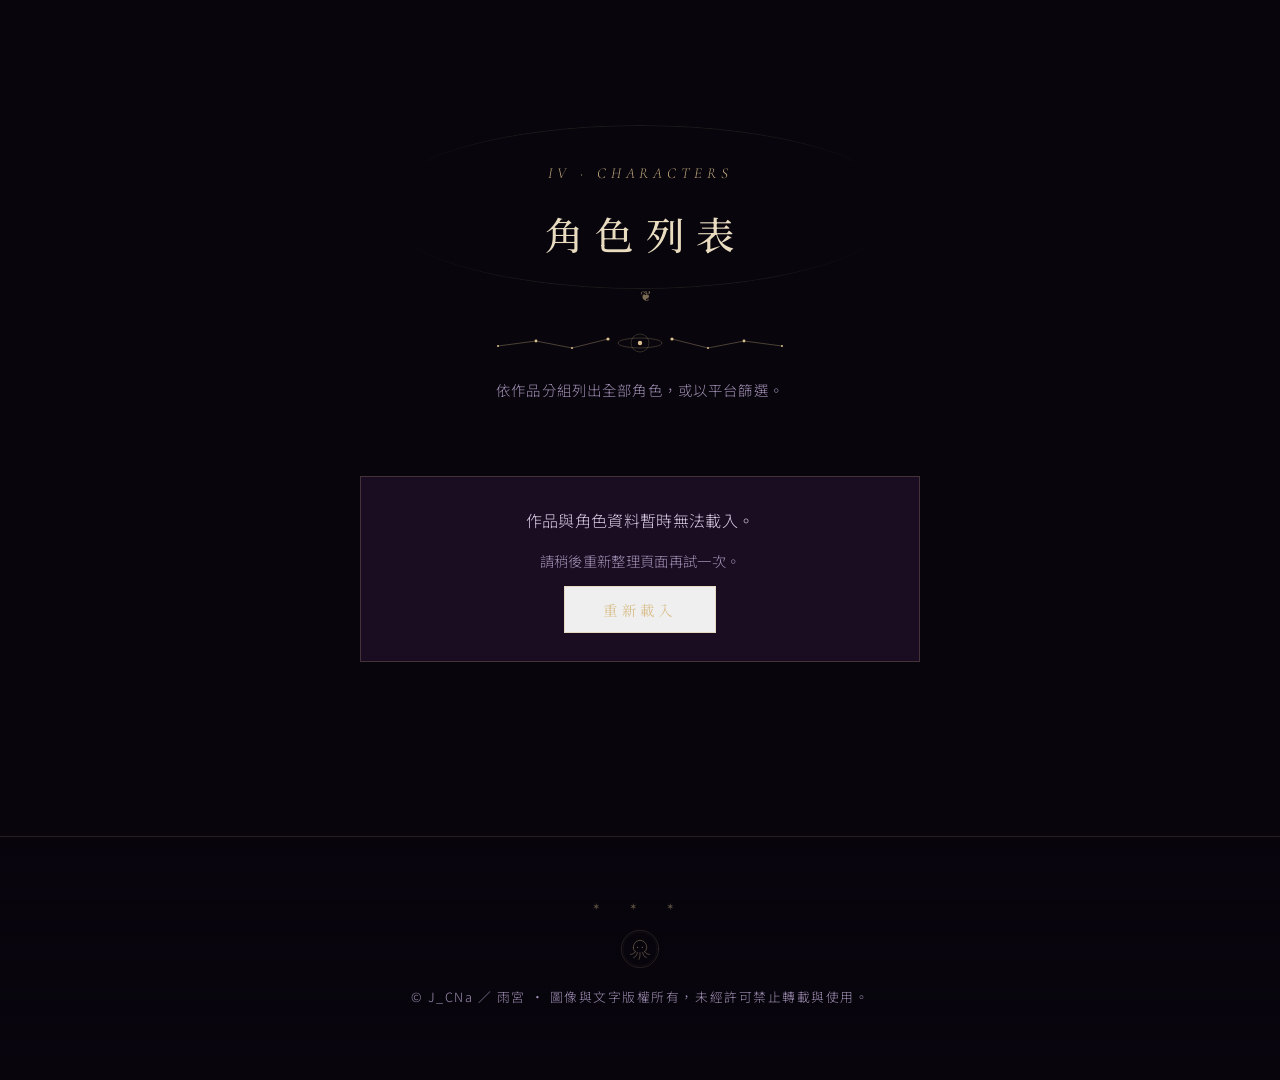
==== commit 8b9610d6: "作品與世界觀、角色列表改為跑馬燈（滑過暫停、依世界觀輪播角色）；移除平台篩選列；未開放角色排最後；bump 快取版本" ====
--- a/index.html
+++ b/index.html
@@ -28,7 +28,7 @@
 <link rel="preconnect" href="https://fonts.googleapis.com">
 <link rel="preconnect" href="https://fonts.gstatic.com" crossorigin>
 <link href="https://fonts.googleapis.com/css2?family=Cormorant+Garamond:ital,wght@0,400;0,500;0,600;1,400&family=Noto+Serif+TC:wght@400;500;600&family=Noto+Sans+TC:wght@300;400;500&display=swap" rel="stylesheet">
-<link rel="stylesheet" href="style.css?v=20261115a">
+<link rel="stylesheet" href="style.css?v=20261116a">
 </head>
 <body>
 <div class="space" aria-hidden="true"><div class="nebula n1"></div><div class="nebula n2"></div><div class="nebula n3"></div><div class="abyss"></div><div class="sigil"></div><canvas id="starfield"></canvas></div>
@@ -164,7 +164,7 @@
       <p class="section-sub">依作品分組列出全部角色，或以平台篩選。</p>
     </div>
 
-    <nav class="pfilter" id="platformFilter" aria-label="依平台篩選"></nav>
+    <nav class="pfilter" id="platformFilter" aria-label="依平台篩選" hidden></nav>
     <div id="charView" aria-live="polite"></div>
   </section>
 
@@ -188,7 +188,7 @@
 </footer>
 
 <script src="https://jcna-creator-admin.jcna-amamiya.workers.dev/public/published.js"></script>
-<script src="published-loader.js?v=20261115a"></script>
-<script src="script.js?v=20261115a"></script>
+<script src="published-loader.js?v=20261116a"></script>
+<script src="script.js?v=20261116a"></script>
 </body>
 </html>
--- a/style.css
+++ b/style.css
@@ -868,3 +868,35 @@
 /* 圖片 focus：縮放時仍裁切在框內；hover 微放大改套在外層以免蓋掉使用者縮放 */
 .wkcover>img[style*="transform:scale"]{transition:none}
 .avatar[style*="transform:scale"]{transition:none}
+
+/* 角色列表不顯示平台篩選列 */
+.pfilter[hidden]{display:none}
+
+/* 跑馬燈：作品與世界觀、角色列表（滑鼠移入暫停；觸控可左右滑；減少動態效果時改為手動橫向捲動） */
+.mq{overflow-x:auto;overflow-y:hidden;overscroll-behavior-x:contain;-webkit-overflow-scrolling:touch;margin-top:-8px;padding:8px 0 22px;scrollbar-width:thin;scrollbar-color:var(--gold-dim) transparent}
+.mq.mq-on{scrollbar-width:none;-webkit-mask-image:linear-gradient(90deg,transparent,#000 3%,#000 97%,transparent);mask-image:linear-gradient(90deg,transparent,#000 3%,#000 97%,transparent)}
+.mq.mq-on::-webkit-scrollbar{display:none}
+.mq>.mq-track{display:flex;width:max-content;align-items:stretch}
+.mq>.work-grid.mq-track>.wkcard{flex:0 0 clamp(230px,24vw,270px)}
+.mq>.char-grid.mq-track{align-items:flex-start}
+.mq>.char-grid.mq-track>.ccard{flex:0 0 clamp(250px,26vw,290px)}
+.mq .reveal{opacity:1;transform:none}
+.ccard[data-mq-clone]::after{content:"Nº " attr(data-no)}
+.wq{position:relative}
+.wq .wgroup-head{padding-right:120px}
+.wq-nav{position:absolute;top:0;right:0;z-index:2;display:flex;align-items:center;gap:6px;font-family:var(--serif);font-size:.78rem;letter-spacing:.1em;color:var(--mist)}
+.wq-btn{width:28px;height:28px;border:1px solid var(--line-soft);border-radius:50%;background:transparent;color:var(--gold);font-size:1.05rem;line-height:1;cursor:pointer;transition:.3s}
+.wq-btn:hover,.wq-btn:focus-visible{border-color:var(--gold);outline:none}
+.wq-pos{min-width:3.6em;text-align:center}
+.wq-all .wgroup-head{padding-right:0}
+.wq-all .wq-nav{display:none}
+.wq .wgroup{transition:opacity .38s ease}
+.wq .wgroup.wq-out{opacity:0}
+.wq .wgroup.wq-in{animation:wqIn .5s ease}
+@keyframes wqIn{from{opacity:0;transform:translateY(6px)}to{opacity:1;transform:none}}
+@media (max-width:680px){
+  .mq>.work-grid.mq-track>.wkcard{flex-basis:min(68vw,250px)}
+  .mq>.char-grid.mq-track>.ccard{flex-basis:min(78vw,280px)}
+  .wq .wgroup-head{padding-right:104px;font-size:.95rem}
+}
+@media (prefers-reduced-motion:reduce){.wq .wgroup.wq-in{animation:none}}
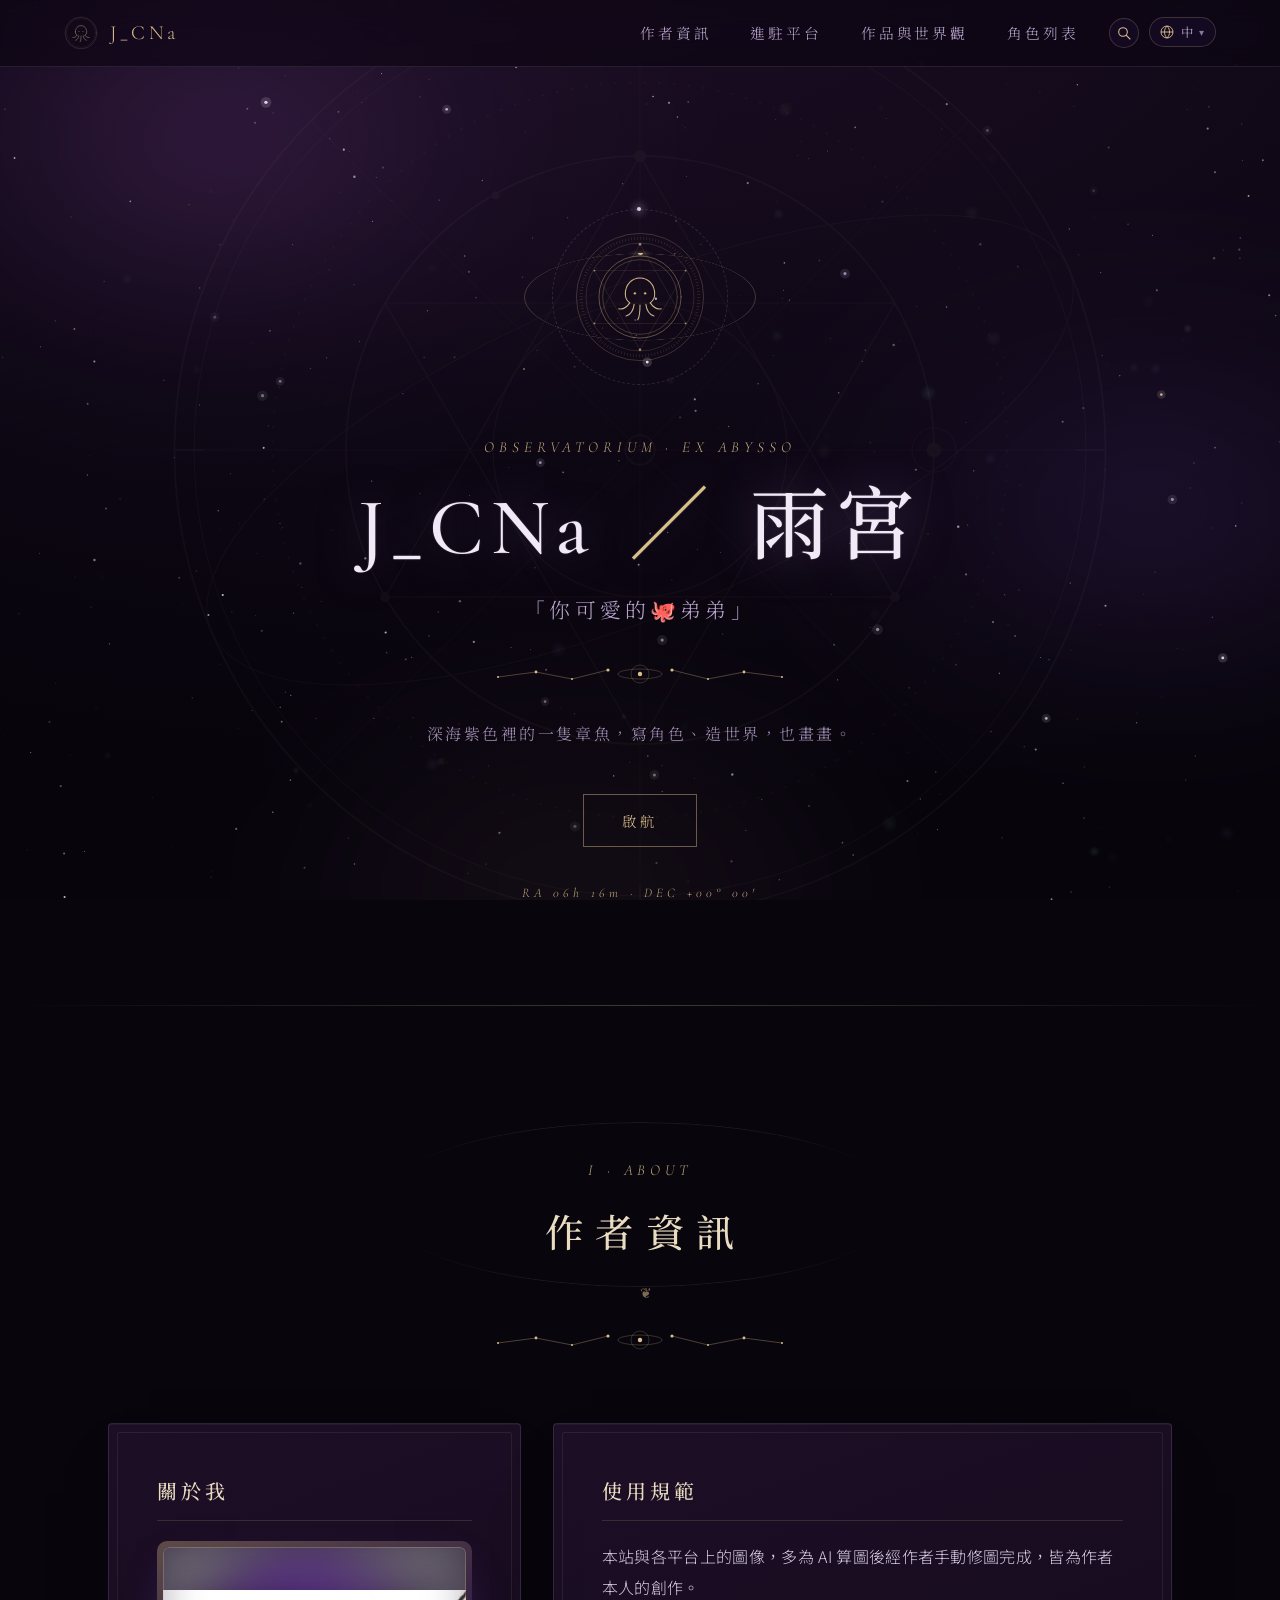
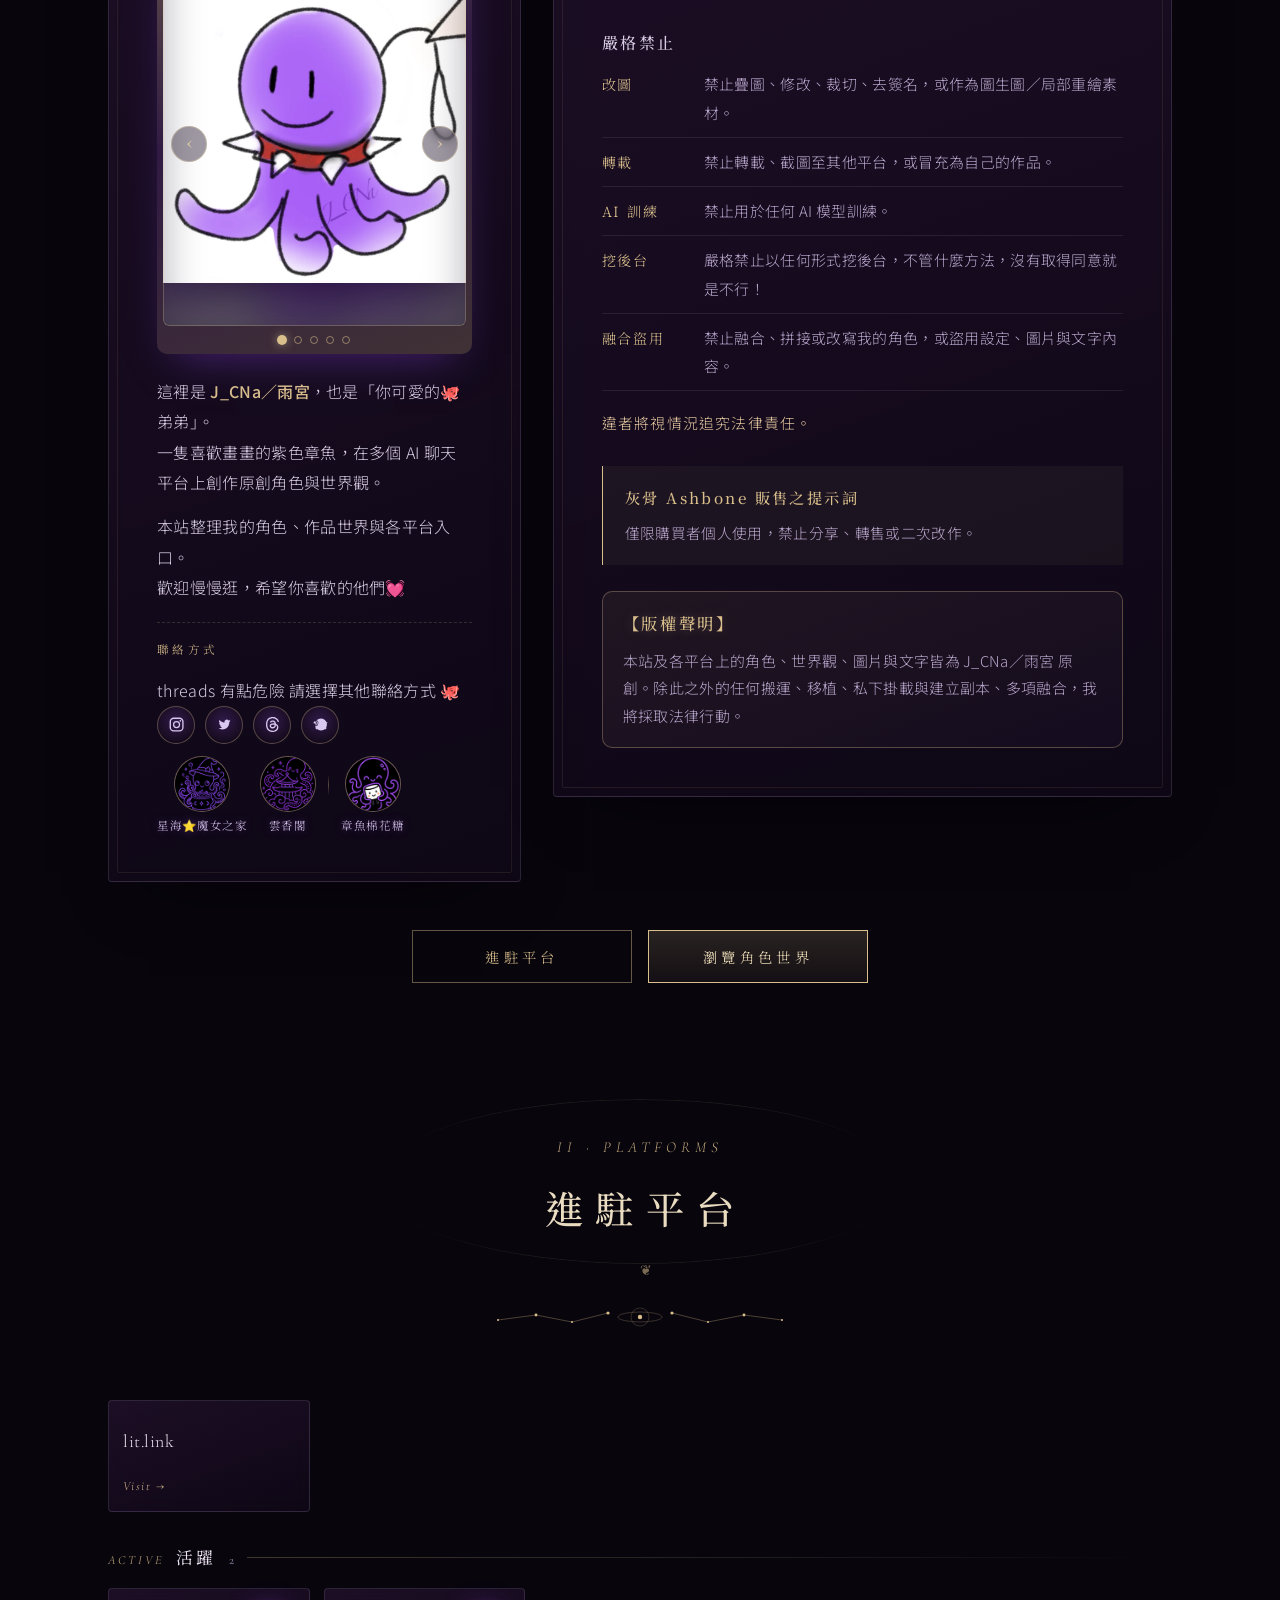
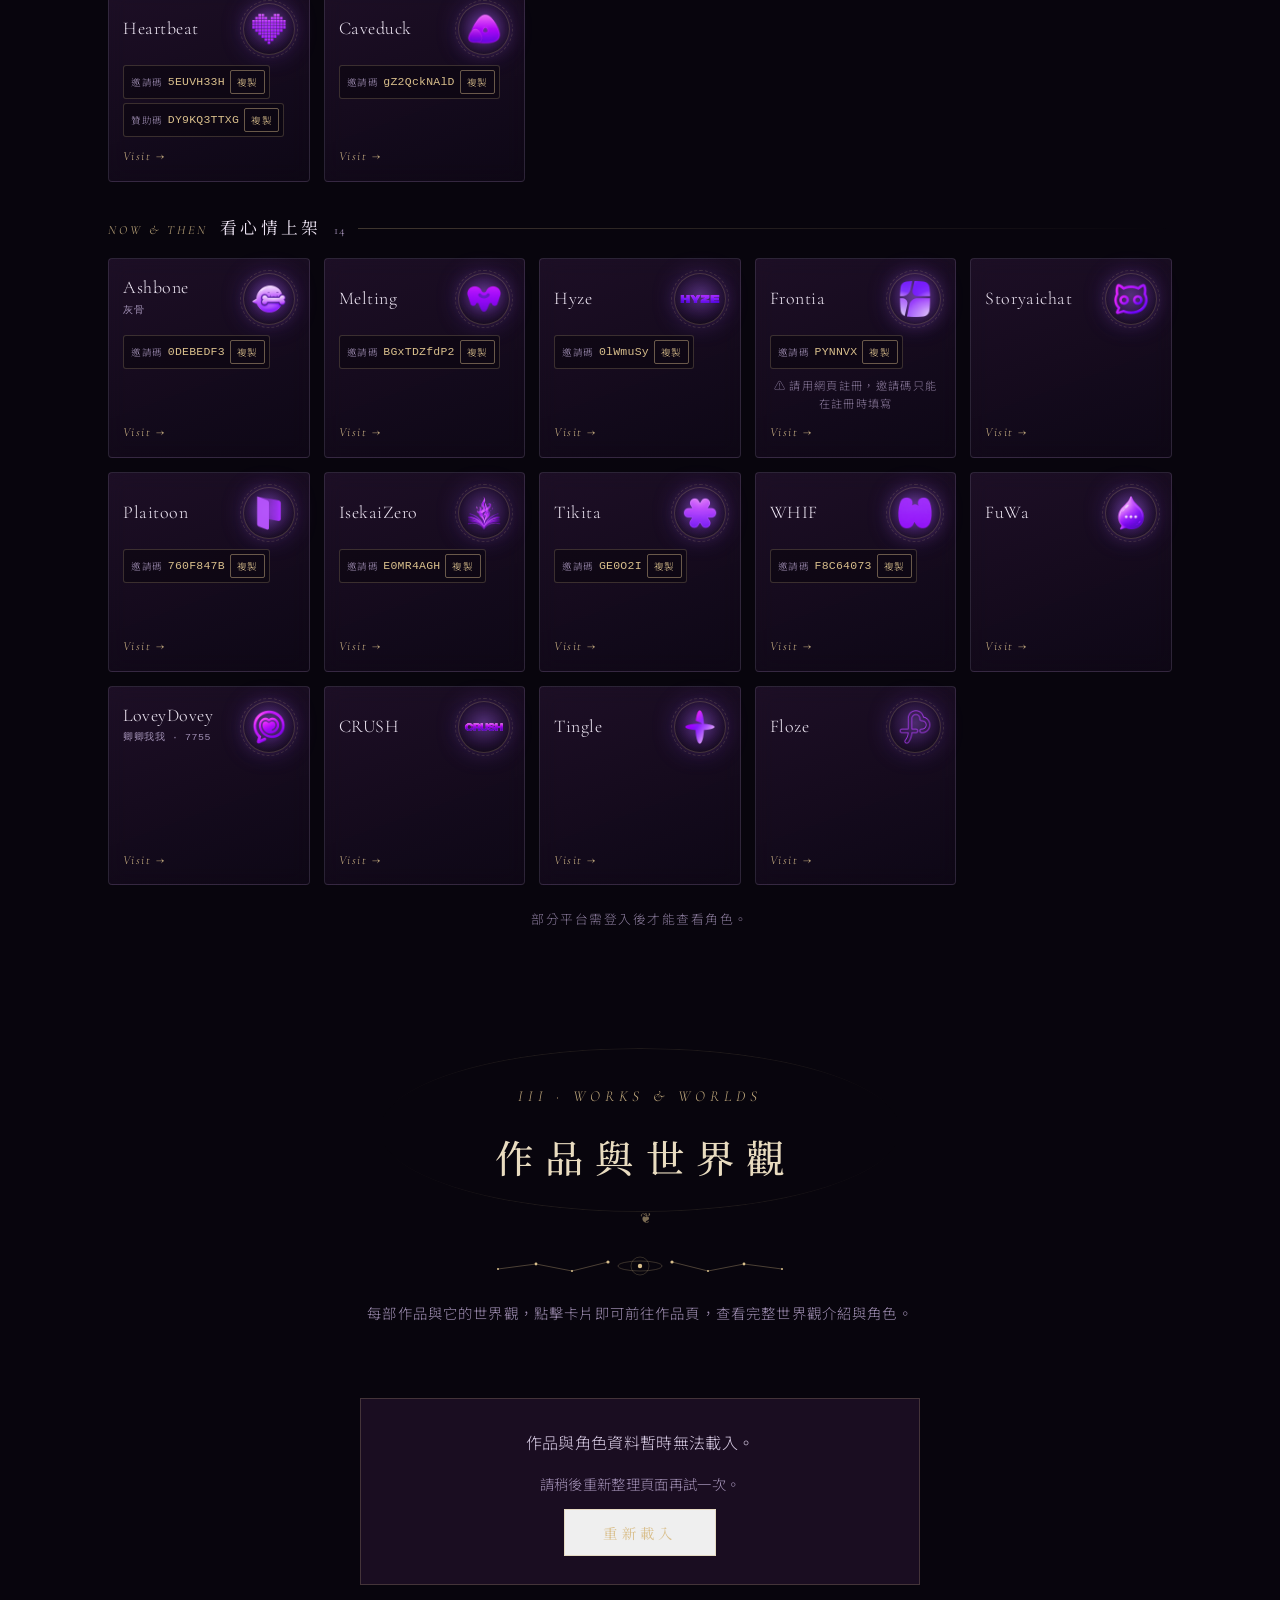
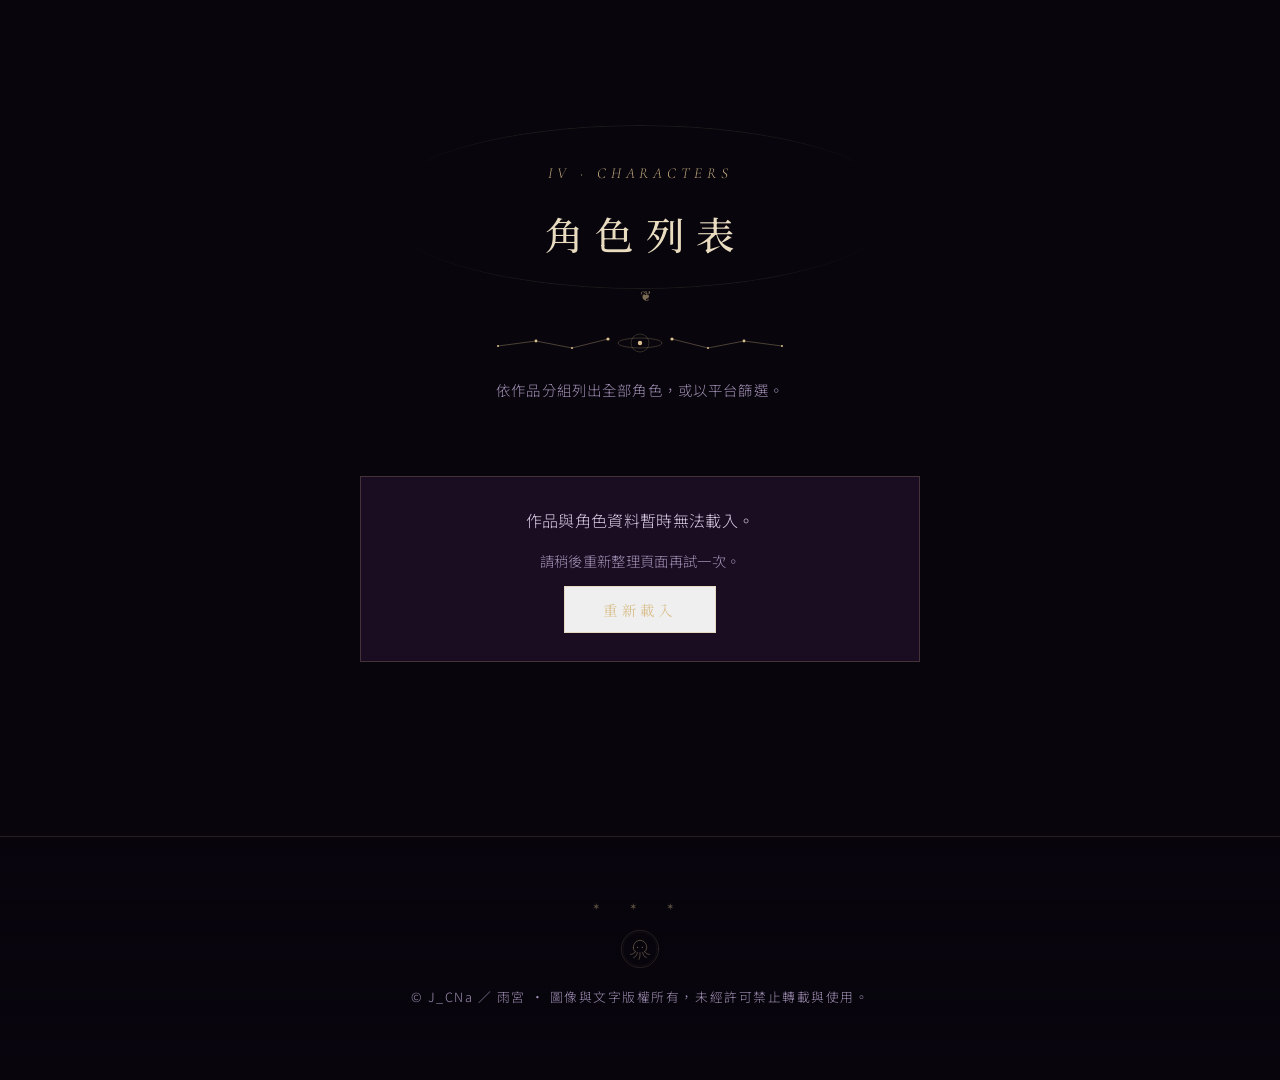
==== commit 0c6b28d9: "作品與世界觀改為單張大卡片輪播（約5秒自動切換、滑過暫停、手動‹ ›與滑動手勢）；點入動畫與明日方舟風作品頁；bump 快取版本 20261116b" ====
--- a/index.html
+++ b/index.html
@@ -28,7 +28,7 @@
 <link rel="preconnect" href="https://fonts.googleapis.com">
 <link rel="preconnect" href="https://fonts.gstatic.com" crossorigin>
 <link href="https://fonts.googleapis.com/css2?family=Cormorant+Garamond:ital,wght@0,400;0,500;0,600;1,400&family=Noto+Serif+TC:wght@400;500;600&family=Noto+Sans+TC:wght@300;400;500&display=swap" rel="stylesheet">
-<link rel="stylesheet" href="style.css?v=20261116a">
+<link rel="stylesheet" href="style.css?v=20261116b">
 </head>
 <body>
 <div class="space" aria-hidden="true"><div class="nebula n1"></div><div class="nebula n2"></div><div class="nebula n3"></div><div class="abyss"></div><div class="sigil"></div><canvas id="starfield"></canvas></div>
@@ -188,7 +188,7 @@
 </footer>
 
 <script src="https://jcna-creator-admin.jcna-amamiya.workers.dev/public/published.js"></script>
-<script src="published-loader.js?v=20261116a"></script>
-<script src="script.js?v=20261116a"></script>
+<script src="published-loader.js?v=20261116b"></script>
+<script src="script.js?v=20261116b"></script>
 </body>
 </html>
--- a/style.css
+++ b/style.css
@@ -900,3 +900,99 @@
   .wq .wgroup-head{padding-right:104px;font-size:.95rem}
 }
 @media (prefers-reduced-motion:reduce){.wq .wgroup.wq-in{animation:none}}
+
+/* 進入作品頁特效 */
+.wfly{position:fixed;z-index:60;overflow:hidden;border-radius:var(--radius);pointer-events:none;background:#0b0611;box-shadow:0 40px 90px -30px rgba(0,0,0,.85)}
+.wfly>img{width:100%;height:100%;object-fit:cover;display:block}
+.wfly-bd{position:fixed;inset:0;z-index:59;pointer-events:none;background:radial-gradient(circle at 50% 45%,rgba(40,20,52,.82),rgba(10,6,14,.95))}
+.wenter:not(.landed) .wstage-bg{visibility:hidden}
+.wenter .back,.wenter .wstage-panel,.wenter .wstage-extra,.wenter .wthumb{opacity:0}
+.wenter.go .back,.wenter.go .wstage-panel,.wenter.go .wstage-extra{animation:wIn .55s ease both}
+.wenter.go .wthumb{animation:wIn .45s ease both;animation-delay:calc(var(--i,0) * 75ms + 200ms)}
+@keyframes wIn{from{opacity:0;transform:translateY(18px)}to{opacity:1;transform:none}}
+.wfade{animation:wFade .35s ease both}
+@keyframes wFade{from{opacity:0}to{opacity:1}}
+@media (prefers-reduced-motion:reduce){.wshow .wslide{transition:none}.wenter.go .wthumb,.wenter.go .wstage-panel{animation-name:wFade}.wstage .swap{animation:none!important}}
+
+/* 作品頁舞台：黑白世界觀底圖＋左側介紹與橫排角色＋右側角色大頭像（沿用站內紫黑金配色） */
+.wstage{position:relative;width:100vw;margin-left:calc(50% - 50vw);min-height:min(760px,92vh);overflow:hidden;isolation:isolate;
+  border-top:1px solid rgba(217,191,140,.18);border-bottom:1px solid rgba(217,191,140,.18);background:#0b0611}
+.wstage-bg{position:absolute;inset:0;z-index:-1}
+.wstage-bg>img{position:absolute;inset:0;width:100%;height:100%;object-fit:cover;filter:grayscale(1) brightness(.42) contrast(1.08)}
+.wstage-bg::after{content:"";position:absolute;inset:0;background:linear-gradient(90deg,rgba(12,7,17,.92) 0%,rgba(12,7,17,.7) 42%,rgba(12,7,17,.25) 75%,rgba(12,7,17,.5)),
+  linear-gradient(180deg,rgba(12,7,17,.35),transparent 30%,transparent 70%,rgba(12,7,17,.85))}
+.wstage.no-cover .wstage-bg{background:radial-gradient(circle at 70% 40%,rgba(120,70,140,.35),transparent 60%),linear-gradient(160deg,#21122a,#0c0711)}
+.wstage-in{position:relative;max-width:1160px;margin:0 auto;min-height:inherit;padding:56px clamp(20px,5vw,48px) 40px;display:grid;grid-template-columns:minmax(0,1.1fr) minmax(0,.9fr);gap:36px;align-items:stretch}
+.wstage-left{display:flex;flex-direction:column;justify-content:space-between;gap:28px;min-width:0}
+.wstage-panel{max-width:600px;max-height:470px;overflow:auto;padding-right:8px;scrollbar-width:thin;scrollbar-color:var(--gold-dim) transparent}
+.wstage-panel .work-title{margin:6px 0 10px}
+.wstage-panel .work-world{margin-top:14px;max-width:none}
+.wstage-hint{margin-top:18px;font-size:.78rem;letter-spacing:.18em;color:var(--gold);opacity:.75}
+.wchar-name{font-family:var(--serif-tc);font-weight:500;font-size:clamp(1.9rem,4vw,2.8rem);letter-spacing:.14em;color:#f4ecf8;line-height:1.25;margin:4px 0 6px;
+  text-shadow:0 2px 24px rgba(0,0,0,.6)}
+.wstage-panel .ccode{font-size:1rem}
+.wchar-sum{margin-top:14px;font-size:1rem;color:#efe6f3;line-height:1.75;padding-left:12px;border-left:2px solid var(--gold-dim)}
+.wstage-panel .cmeta{margin-top:14px}
+.wstage-panel .cintro{margin-top:12px;color:var(--lavender);font-size:.9rem;line-height:1.85;white-space:pre-line}
+.wstage-panel .lhead{margin-top:16px}
+.wstage-roster{display:flex;gap:12px;overflow-x:auto;padding:8px 2px 12px;scrollbar-width:thin;scrollbar-color:var(--gold-dim) transparent;overscroll-behavior-x:contain}
+.wthumb{flex:none;width:92px;padding:0;border:0;background:none;cursor:pointer;color:inherit;text-align:center;font:inherit}
+.wthumb-img{position:relative;display:block;width:92px;height:112px;overflow:hidden;border:1px solid rgba(217,191,140,.28);
+  background:linear-gradient(160deg,#2d1838,#120a17);clip-path:polygon(0 0,100% 0,100% calc(100% - 14px),calc(100% - 14px) 100%,0 100%);transition:border-color .3s,box-shadow .3s,transform .3s}
+.wthumb-img>img{width:100%;height:100%;object-fit:cover;filter:saturate(.75) brightness(.85);transition:filter .3s}
+.wthumb-ph{display:grid;place-items:center;width:100%;height:100%;font-family:var(--serif-tc);font-size:1.6rem;color:var(--gold)}
+.wthumb-name{display:block;margin-top:6px;font-family:var(--serif-tc);font-size:.76rem;letter-spacing:.06em;color:var(--lavender);white-space:nowrap;overflow:hidden;text-overflow:ellipsis}
+.wthumb:hover .wthumb-img,.wthumb:focus-visible .wthumb-img{border-color:var(--gold-dim);transform:translateY(-3px)}
+.wthumb:hover .wthumb-img>img,.wthumb.on .wthumb-img>img{filter:none}
+.wthumb:focus-visible{outline:none}
+.wthumb.on .wthumb-img{border-color:var(--gold);box-shadow:0 0 0 1px var(--gold),0 0 22px rgba(217,191,140,.35)}
+.wthumb.on .wthumb-name{color:var(--gold)}
+.wthumb-world .wthumb-img>img{filter:grayscale(.3) brightness(.8)}
+.wthumb.locked{cursor:default}
+.wthumb.locked .wthumb-img>img{filter:grayscale(1) brightness(.45)}
+.wthumb.locked:hover .wthumb-img{transform:none;border-color:rgba(217,191,140,.28)}
+.wthumb-lock{position:absolute;inset:auto 0 0;padding:4px 0;background:rgba(12,7,17,.8);font-size:.66rem;letter-spacing:.2em;color:var(--gold)}
+.wthumb.locked .wthumb-name{opacity:.55}
+.wstage-art{position:relative;display:flex;align-items:center;justify-content:center;min-width:0}
+.wportrait{position:relative;width:min(100%,440px);aspect-ratio:1;overflow:hidden;border-radius:4px;
+  -webkit-mask-image:radial-gradient(ellipse 72% 72% at 50% 45%,#000 58%,transparent 100%);mask-image:radial-gradient(ellipse 72% 72% at 50% 45%,#000 58%,transparent 100%)}
+.wportrait>img{width:100%;height:100%;object-fit:cover;display:block}
+.wportrait.ph{display:grid;place-items:center;background:radial-gradient(circle at 50% 40%,#4a2858,#160c1b 70%);font-family:var(--serif-tc);font-size:6rem;color:var(--gold)}
+.wstage-art::before{content:"";position:absolute;width:min(92%,460px);aspect-ratio:1;border:1px solid rgba(217,191,140,.22);transform:rotate(45deg);opacity:0;transition:opacity .4s;pointer-events:none}
+.wstage.has-char .wstage-art::before{opacity:1}
+.wstage .swap{animation:wSwap .45s ease both}
+.wstage-art.swap{animation:wArt .6s cubic-bezier(.2,.7,.2,1) both}
+@keyframes wSwap{from{opacity:0;transform:translateY(8px)}to{opacity:1;transform:none}}
+@keyframes wArt{from{opacity:0;transform:translateX(30px)}to{opacity:1;transform:none}}
+.wstage-extra{margin-top:36px}
+.wstage-extra:empty{display:none}
+@media (max-width:860px){
+  .wstage{min-height:0}
+  .wstage-in{grid-template-columns:1fr;gap:18px;padding:32px 20px 26px}
+  .wstage-art{order:-1}
+  .wstage:not(.has-char) .wstage-art{display:none}
+  .wportrait{width:min(78vw,300px)}
+  .wstage-art::before{width:min(70vw,280px)}
+  .wstage-panel{max-height:none;overflow:visible;padding-right:0}
+  .wstage-roster{margin:0 -20px;padding:8px 20px 12px}
+  .wthumb{width:76px}.wthumb-img{width:76px;height:94px}
+  .wstage-bg::after{background:linear-gradient(180deg,rgba(12,7,17,.55),rgba(12,7,17,.82) 45%,rgba(12,7,17,.95))}
+}
+
+/* 作品與世界觀：單張大卡片輪播 */
+.wshow{max-width:720px;margin:0 auto;position:relative}
+.wshow-stage{display:grid;overflow:hidden;border-radius:14px}
+.wshow .wslide{grid-area:1/1;opacity:0;transform:translateX(28px);transition:opacity .7s ease,transform .7s ease,border-color .4s,box-shadow .4s;pointer-events:none;border-radius:14px}
+.wshow .wslide.on{opacity:1;transform:none;pointer-events:auto;z-index:1}
+.wshow .wkcard:hover{transform:none}
+.wshow .wkcover{aspect-ratio:16/9}
+.wshow .wkbody{padding:22px 28px 24px;flex:none}
+.wshow .wkbody h3{font-size:1.5rem;margin:6px 0 8px}
+.wshow .wkhook{flex:none;font-size:.95rem;line-height:1.7;display:-webkit-box;-webkit-line-clamp:2;-webkit-box-orient:vertical;overflow:hidden}
+.wshow .wkcount{margin-top:14px;padding-top:12px}
+.wshow-nav{display:flex;justify-content:center;align-items:center;gap:10px;margin-top:18px;font-family:var(--serif);font-size:.82rem;letter-spacing:.12em;color:var(--mist)}
+@media (max-width:680px){
+  .wshow .wkbody{padding:16px 18px 18px}
+  .wshow .wkbody h3{font-size:1.15rem}
+  .wshow .wkhook{font-size:.86rem}
+}
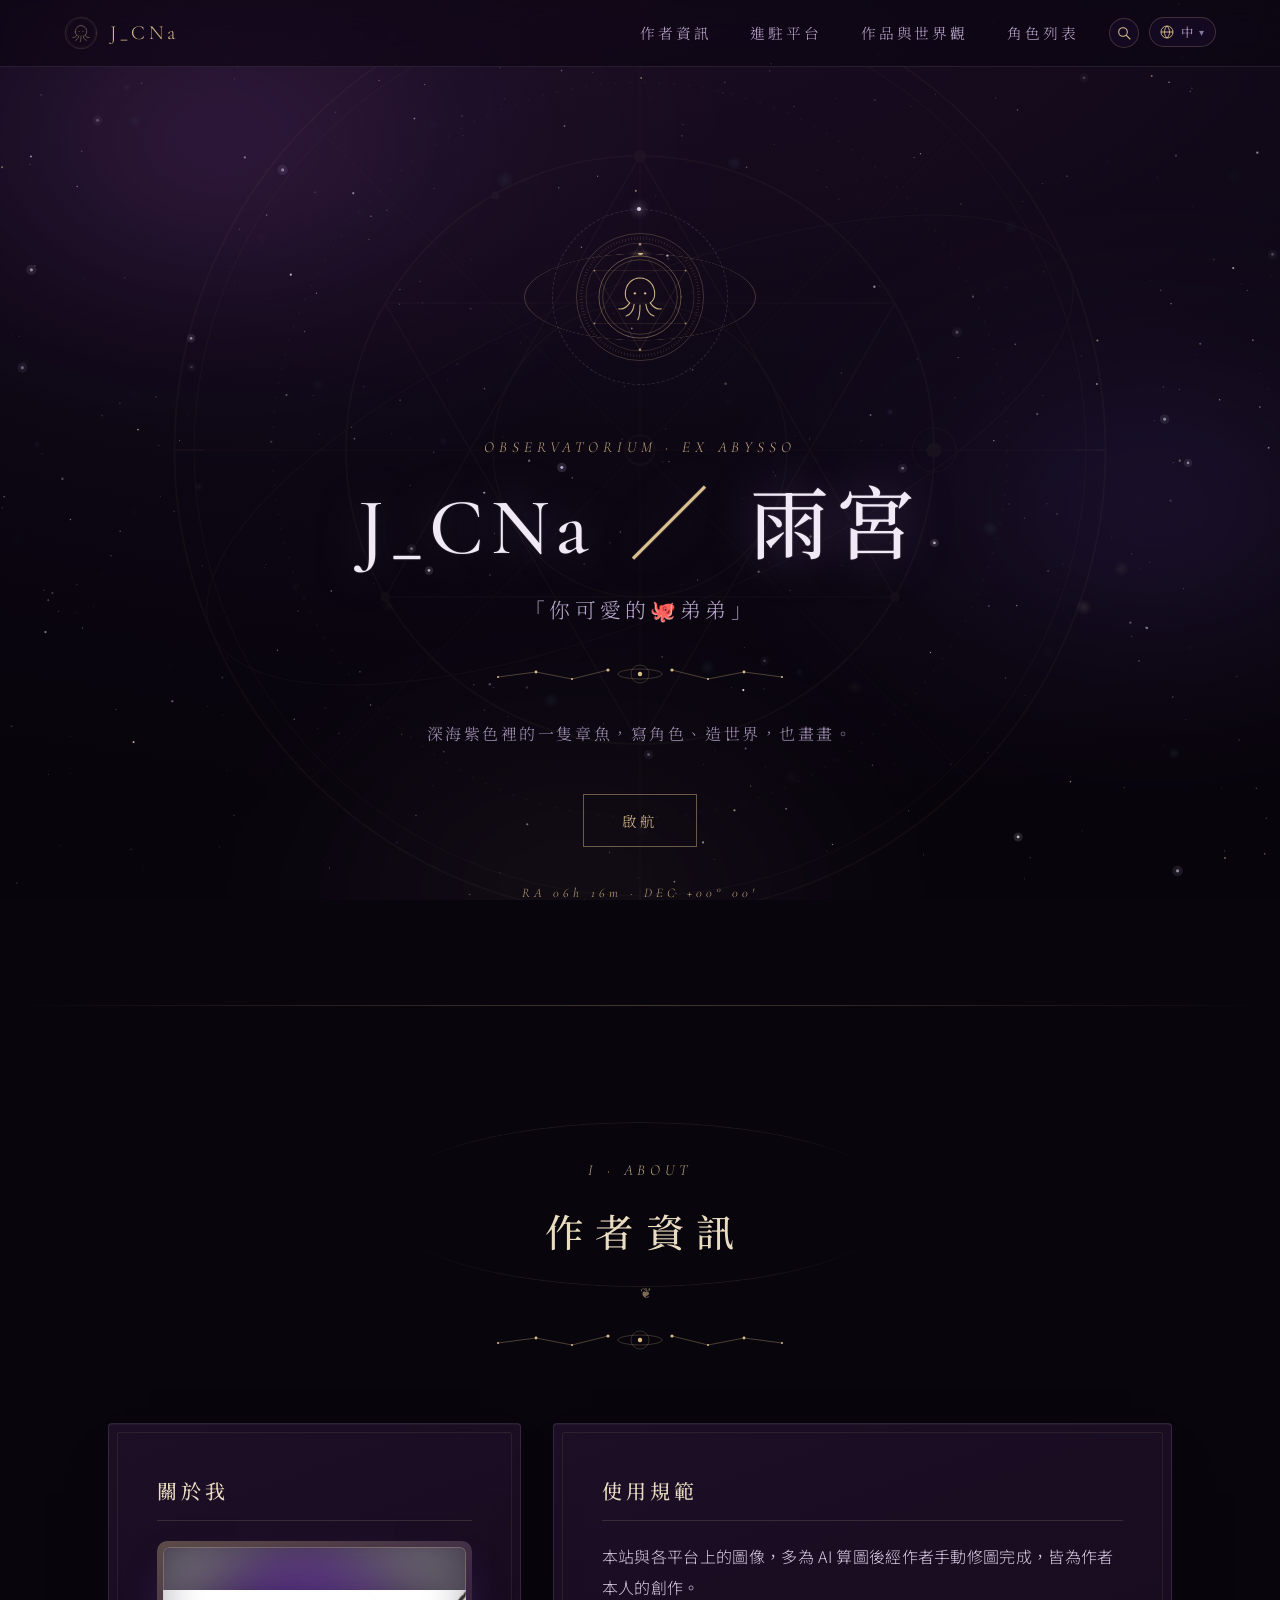
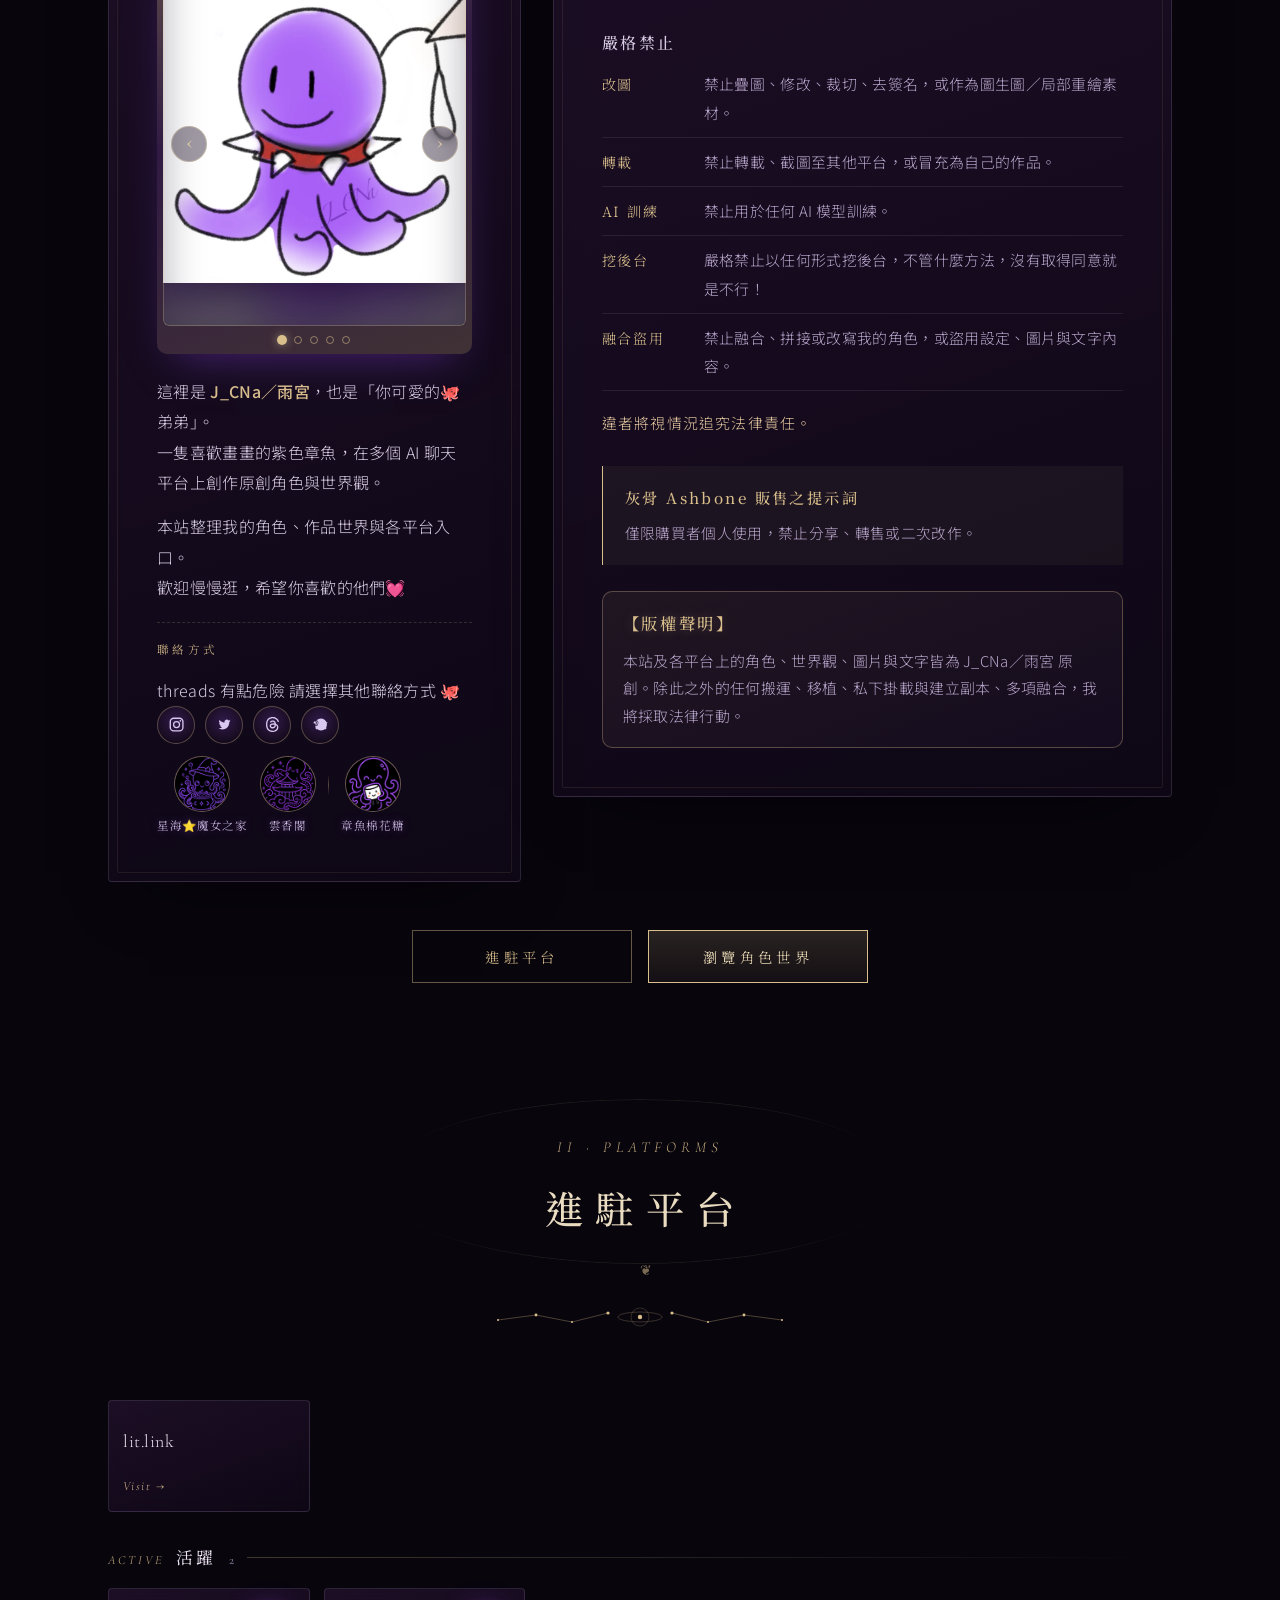
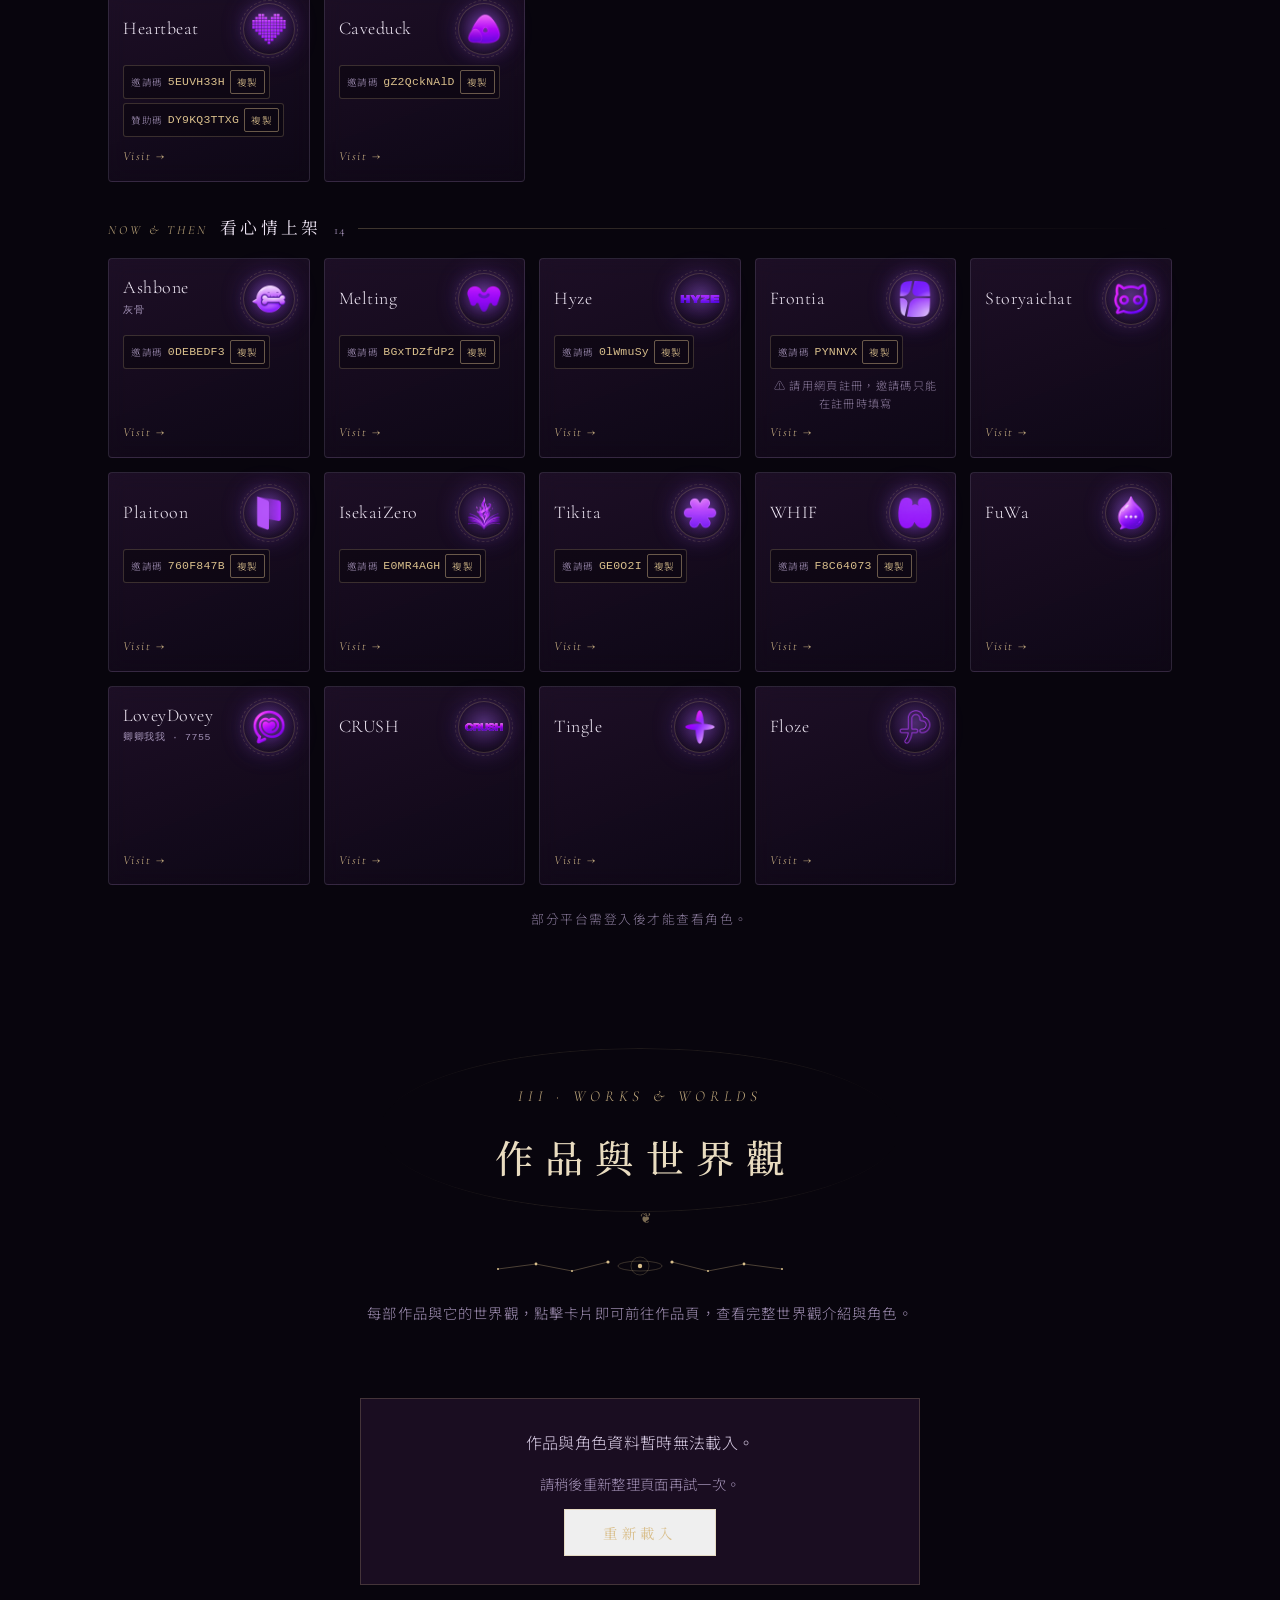
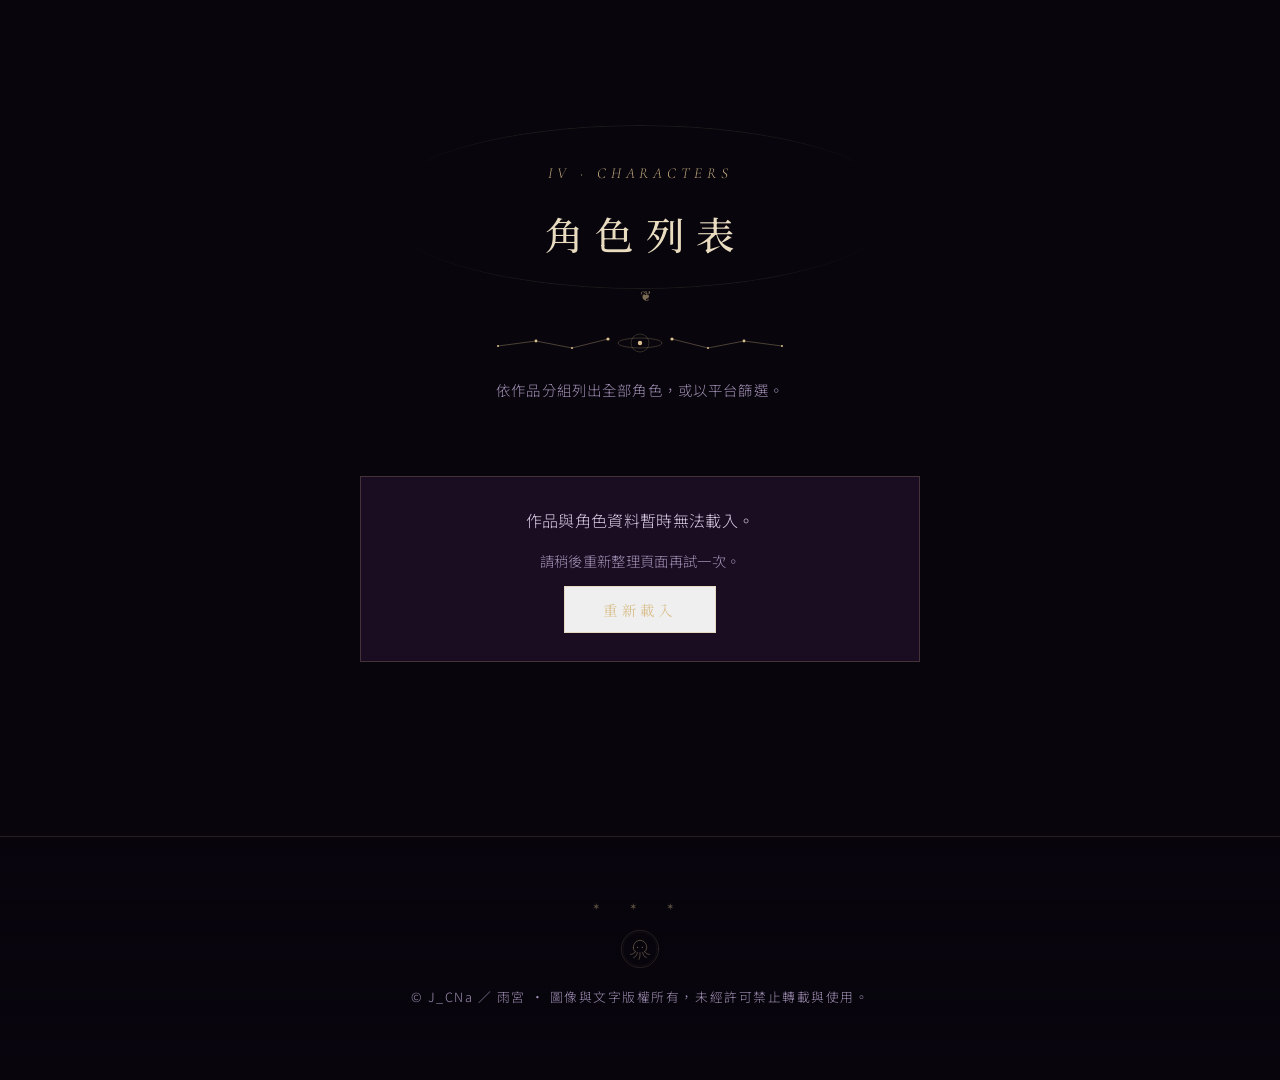
==== commit 917ff98b: "世界觀隨機編號改用自訂 id 欄位對應角色 work（修正雁津未顯示）；bump 快取版本 20261117a" ====
--- a/index.html
+++ b/index.html
@@ -28,7 +28,7 @@
 <link rel="preconnect" href="https://fonts.googleapis.com">
 <link rel="preconnect" href="https://fonts.gstatic.com" crossorigin>
 <link href="https://fonts.googleapis.com/css2?family=Cormorant+Garamond:ital,wght@0,400;0,500;0,600;1,400&family=Noto+Serif+TC:wght@400;500;600&family=Noto+Sans+TC:wght@300;400;500&display=swap" rel="stylesheet">
-<link rel="stylesheet" href="style.css?v=20261116b">
+<link rel="stylesheet" href="style.css?v=20261117a">
 </head>
 <body>
 <div class="space" aria-hidden="true"><div class="nebula n1"></div><div class="nebula n2"></div><div class="nebula n3"></div><div class="abyss"></div><div class="sigil"></div><canvas id="starfield"></canvas></div>
@@ -188,7 +188,7 @@
 </footer>
 
 <script src="https://jcna-creator-admin.jcna-amamiya.workers.dev/public/published.js"></script>
-<script src="published-loader.js?v=20261116b"></script>
-<script src="script.js?v=20261116b"></script>
+<script src="published-loader.js?v=20261117a"></script>
+<script src="script.js?v=20261117a"></script>
 </body>
 </html>
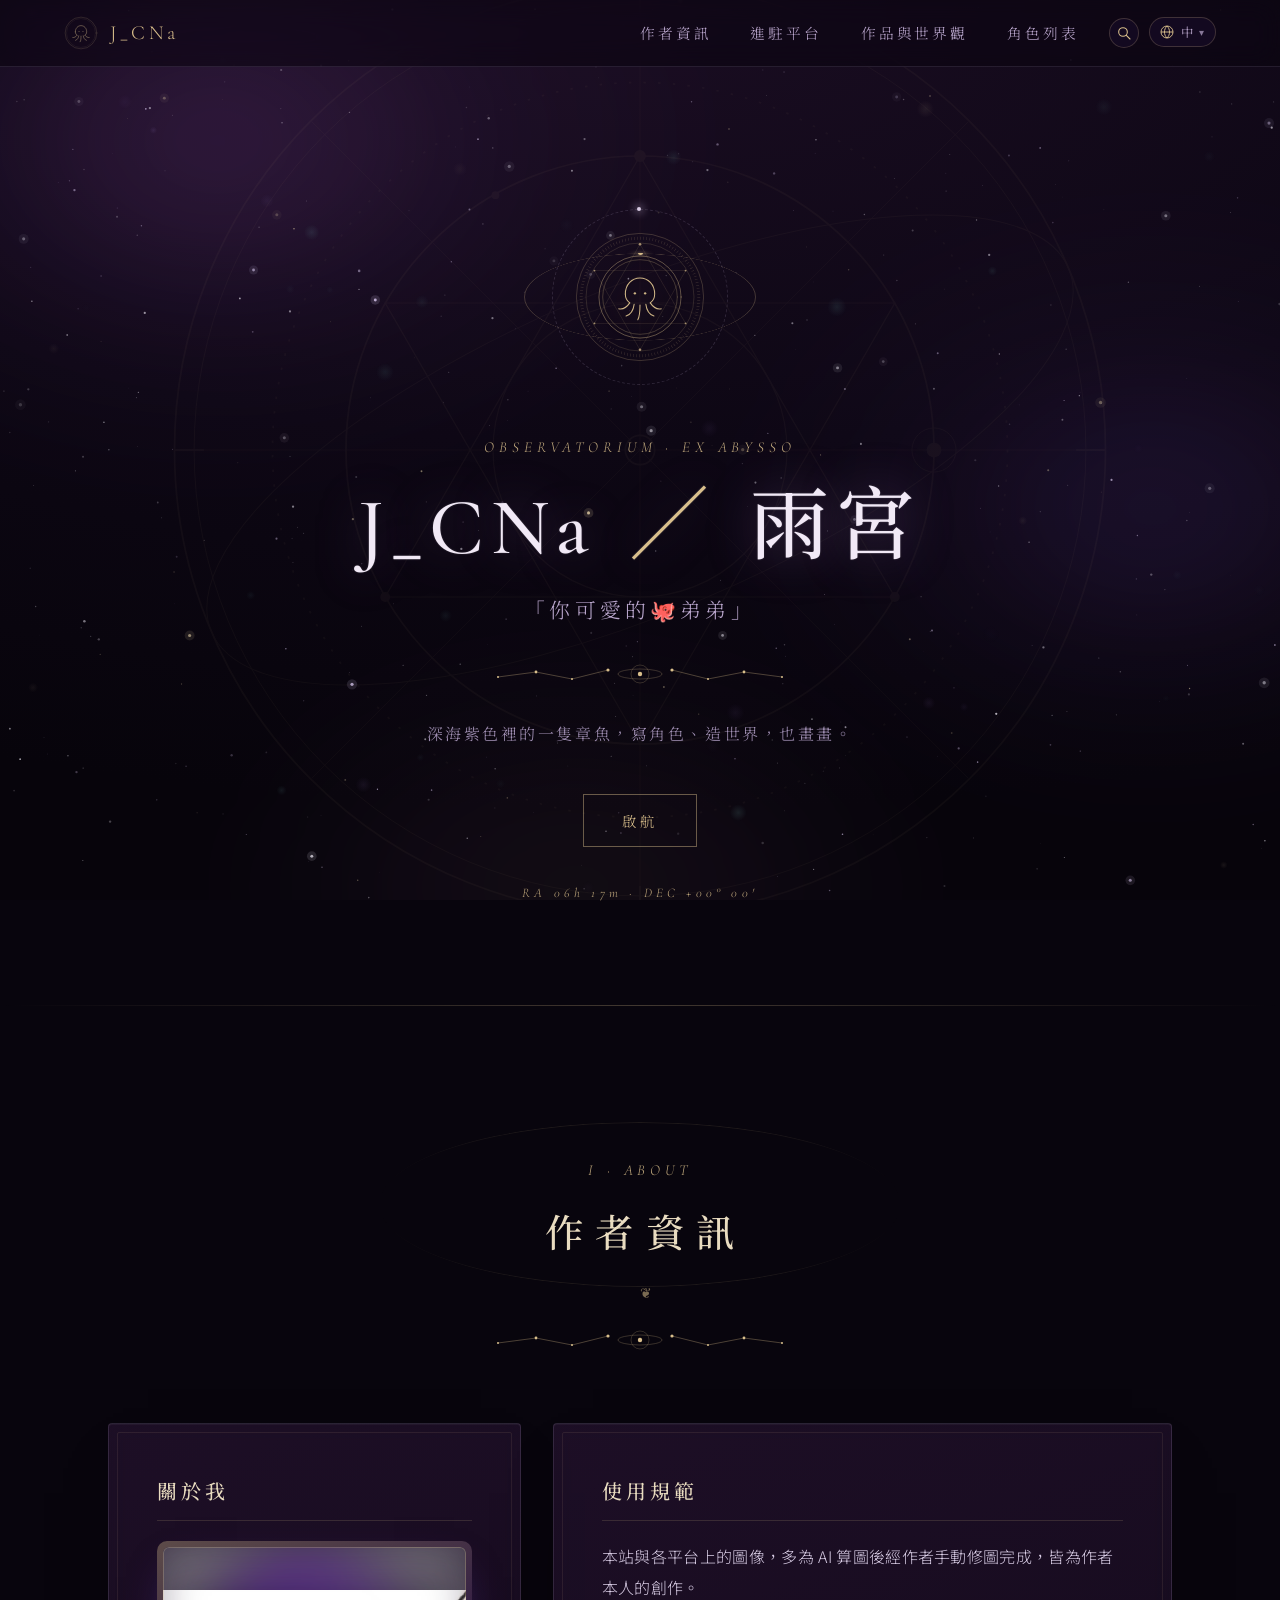
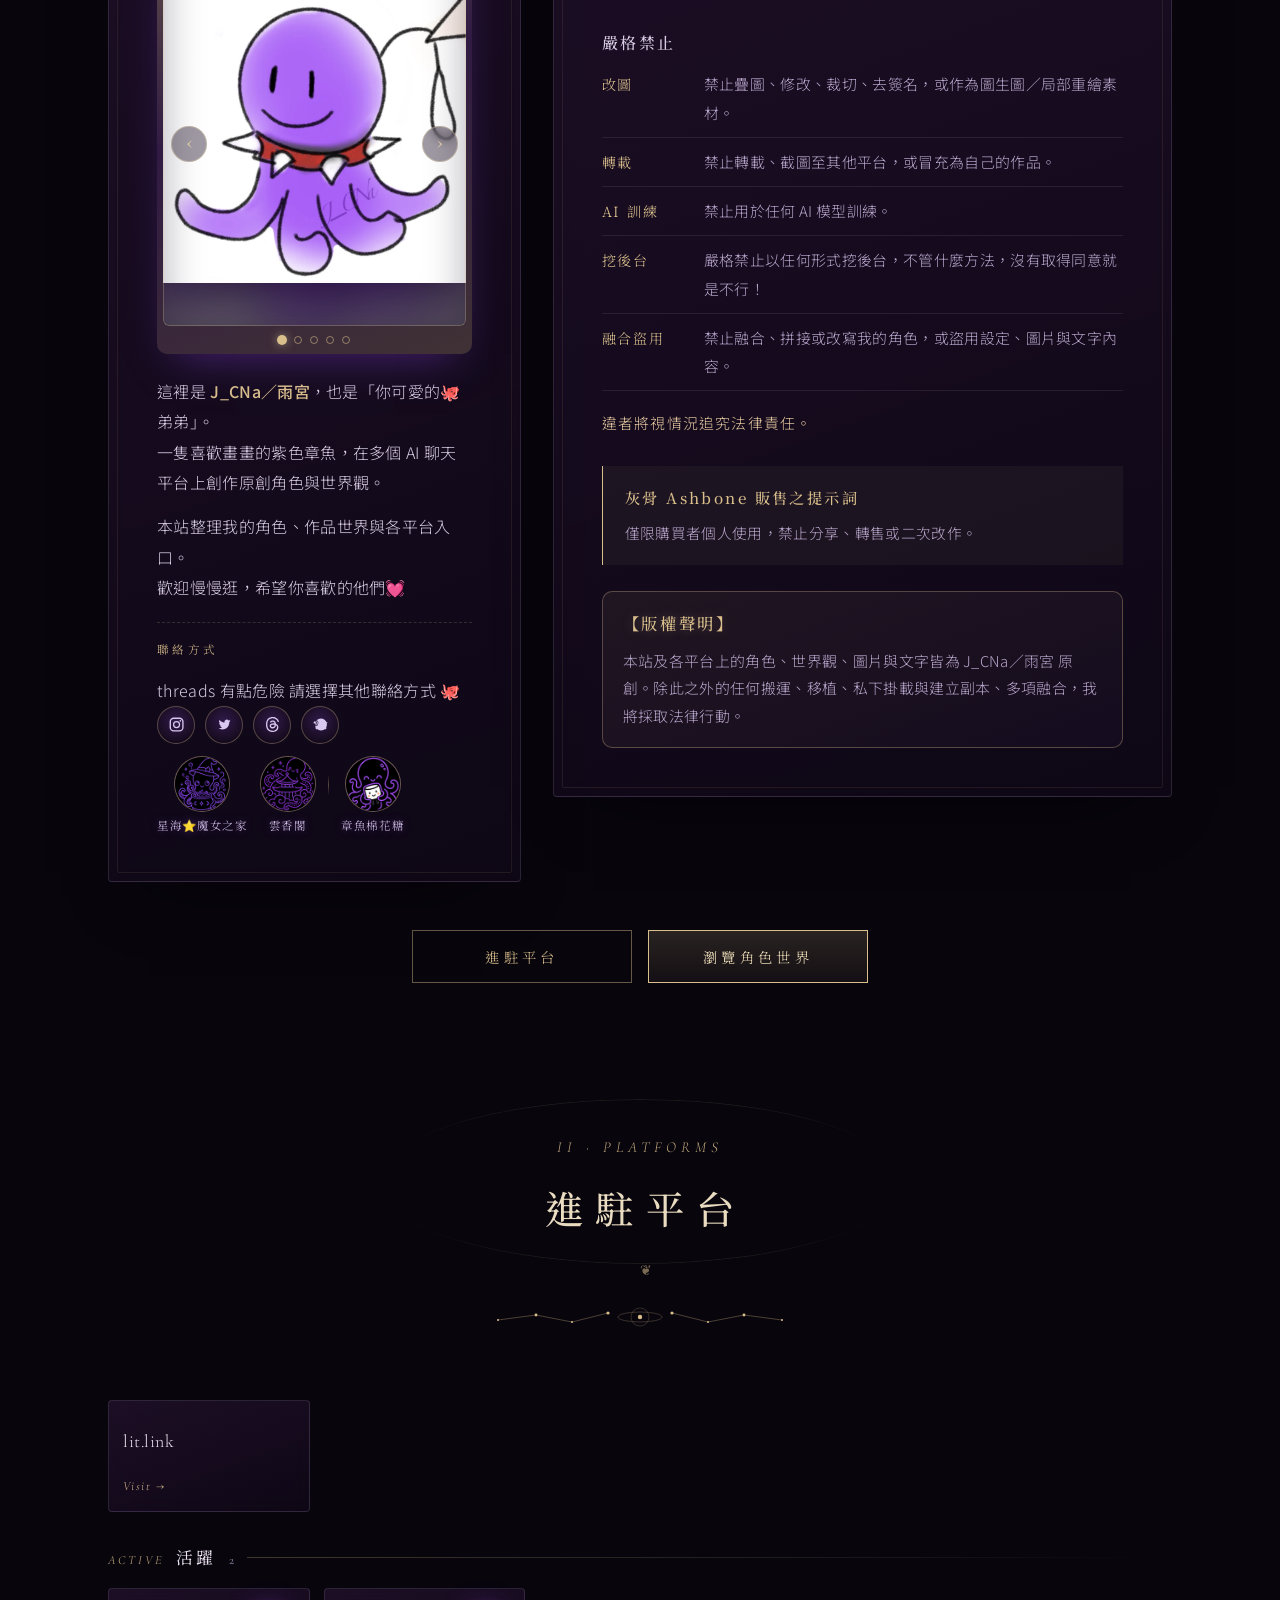
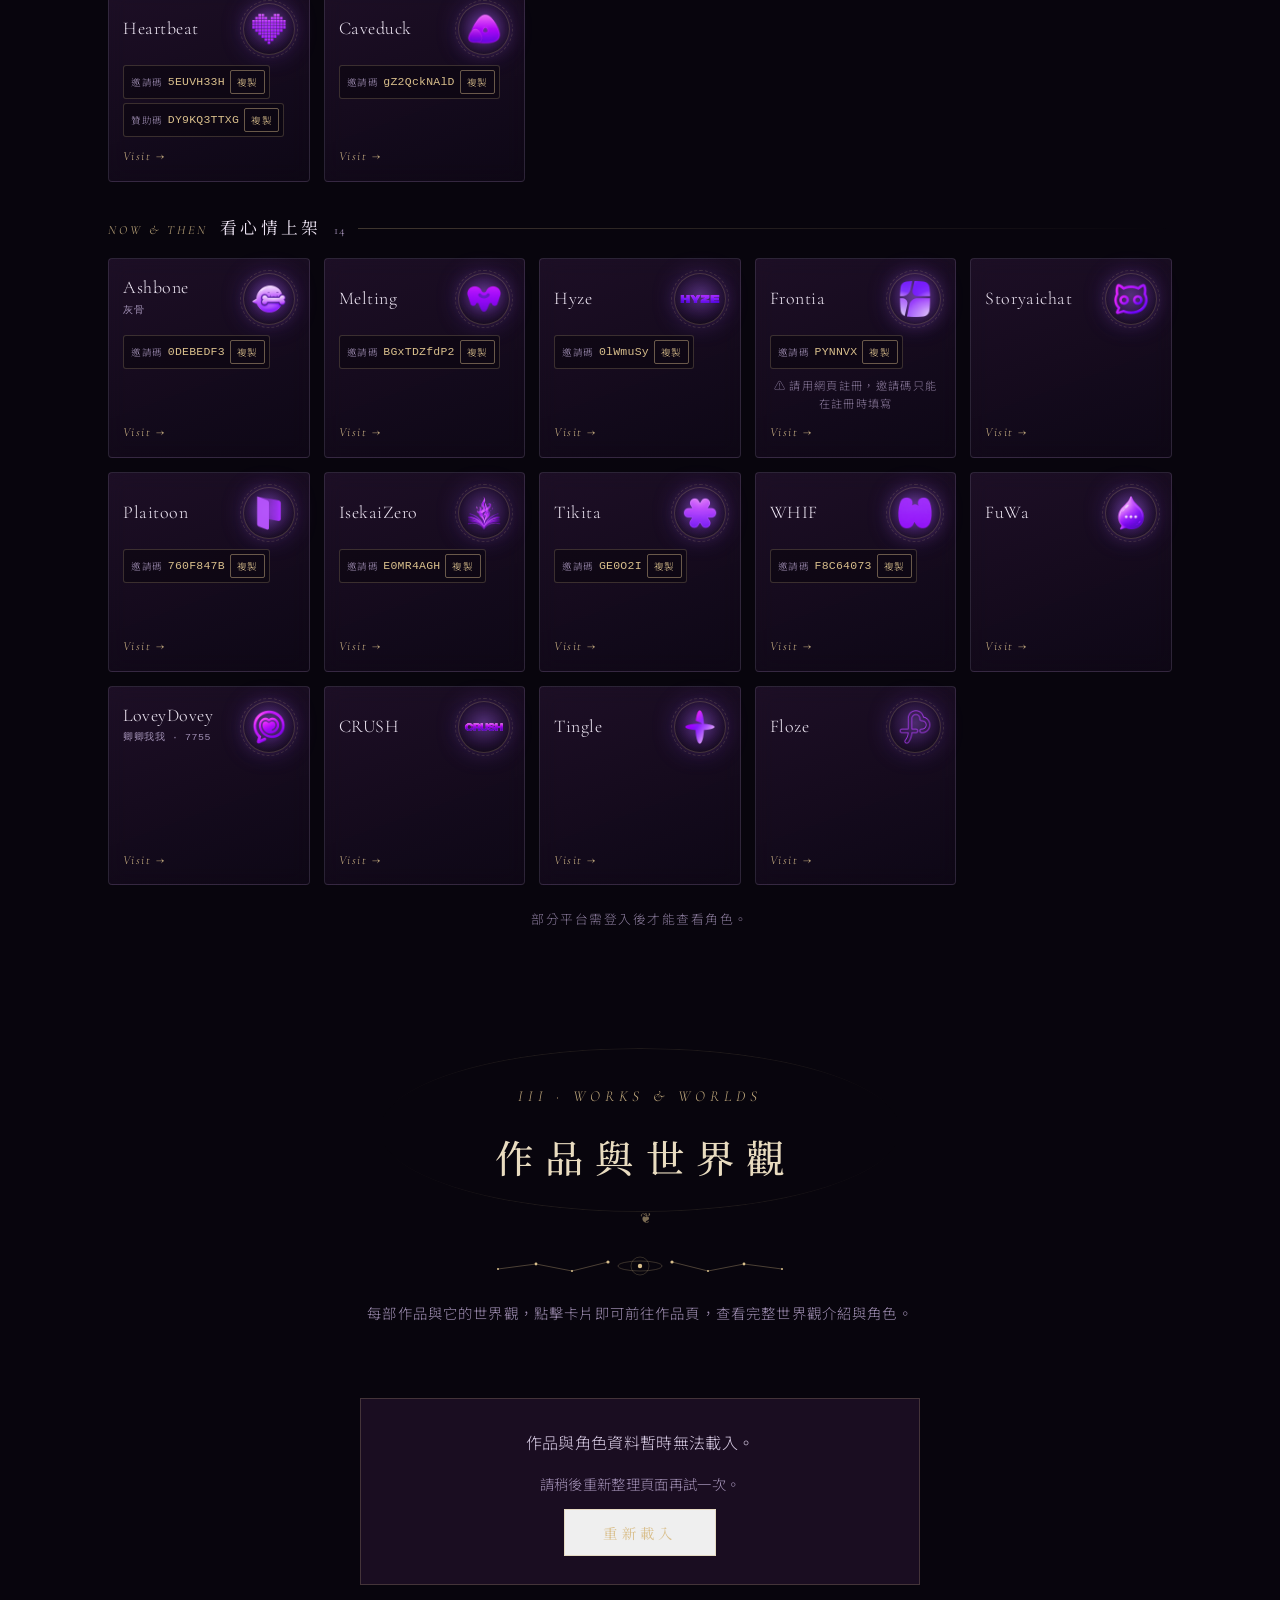
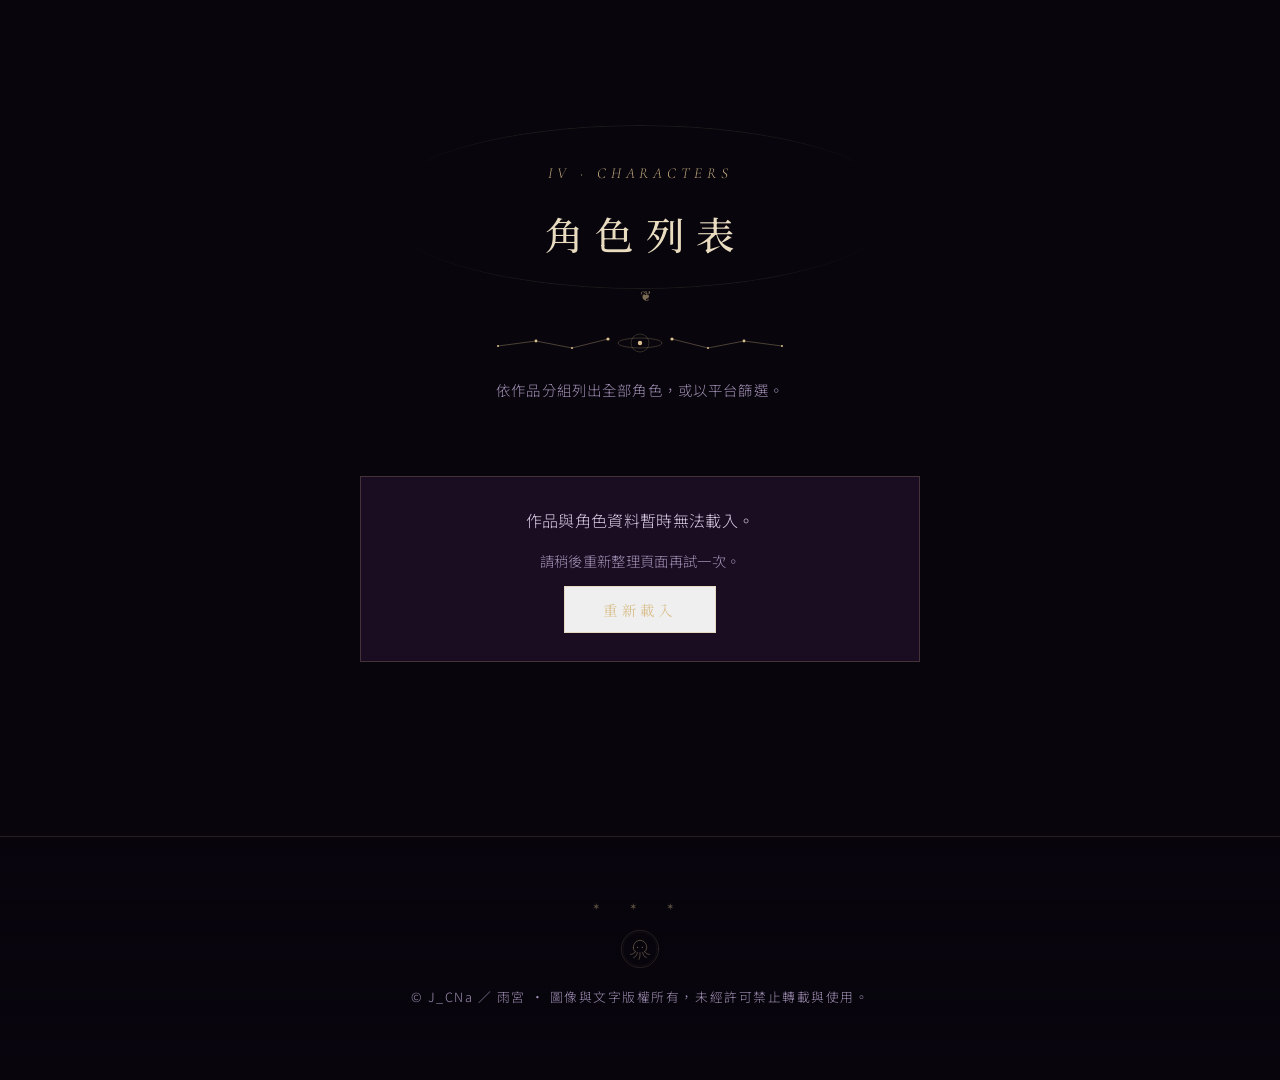
==== commit 1d258b8a: "最新上架輪播上限由 3 位改為 4 位；bump 快取版本 20261117b" ====
--- a/index.html
+++ b/index.html
@@ -28,7 +28,7 @@
 <link rel="preconnect" href="https://fonts.googleapis.com">
 <link rel="preconnect" href="https://fonts.gstatic.com" crossorigin>
 <link href="https://fonts.googleapis.com/css2?family=Cormorant+Garamond:ital,wght@0,400;0,500;0,600;1,400&family=Noto+Serif+TC:wght@400;500;600&family=Noto+Sans+TC:wght@300;400;500&display=swap" rel="stylesheet">
-<link rel="stylesheet" href="style.css?v=20261117a">
+<link rel="stylesheet" href="style.css?v=20261117b">
 </head>
 <body>
 <div class="space" aria-hidden="true"><div class="nebula n1"></div><div class="nebula n2"></div><div class="nebula n3"></div><div class="abyss"></div><div class="sigil"></div><canvas id="starfield"></canvas></div>
@@ -188,7 +188,7 @@
 </footer>
 
 <script src="https://jcna-creator-admin.jcna-amamiya.workers.dev/public/published.js"></script>
-<script src="published-loader.js?v=20261117a"></script>
-<script src="script.js?v=20261117a"></script>
+<script src="published-loader.js?v=20261117b"></script>
+<script src="script.js?v=20261117b"></script>
 </body>
 </html>
